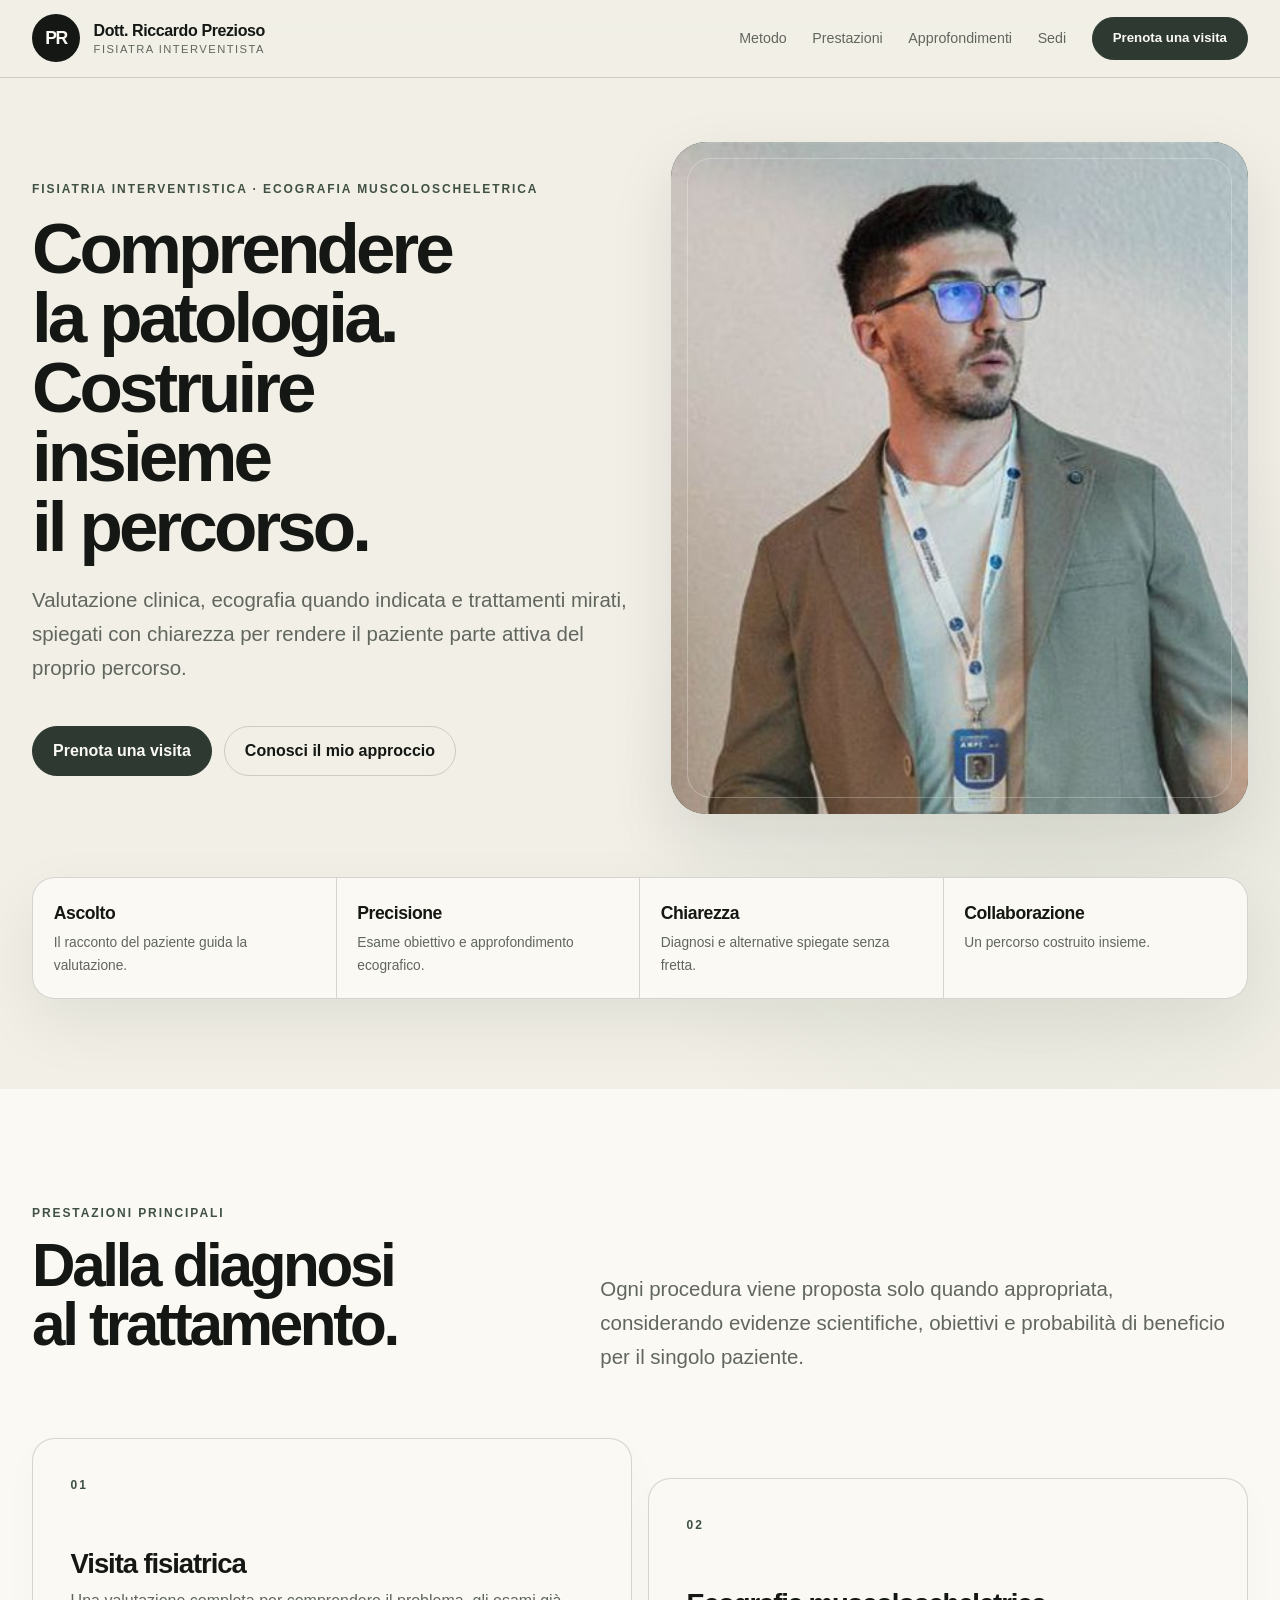
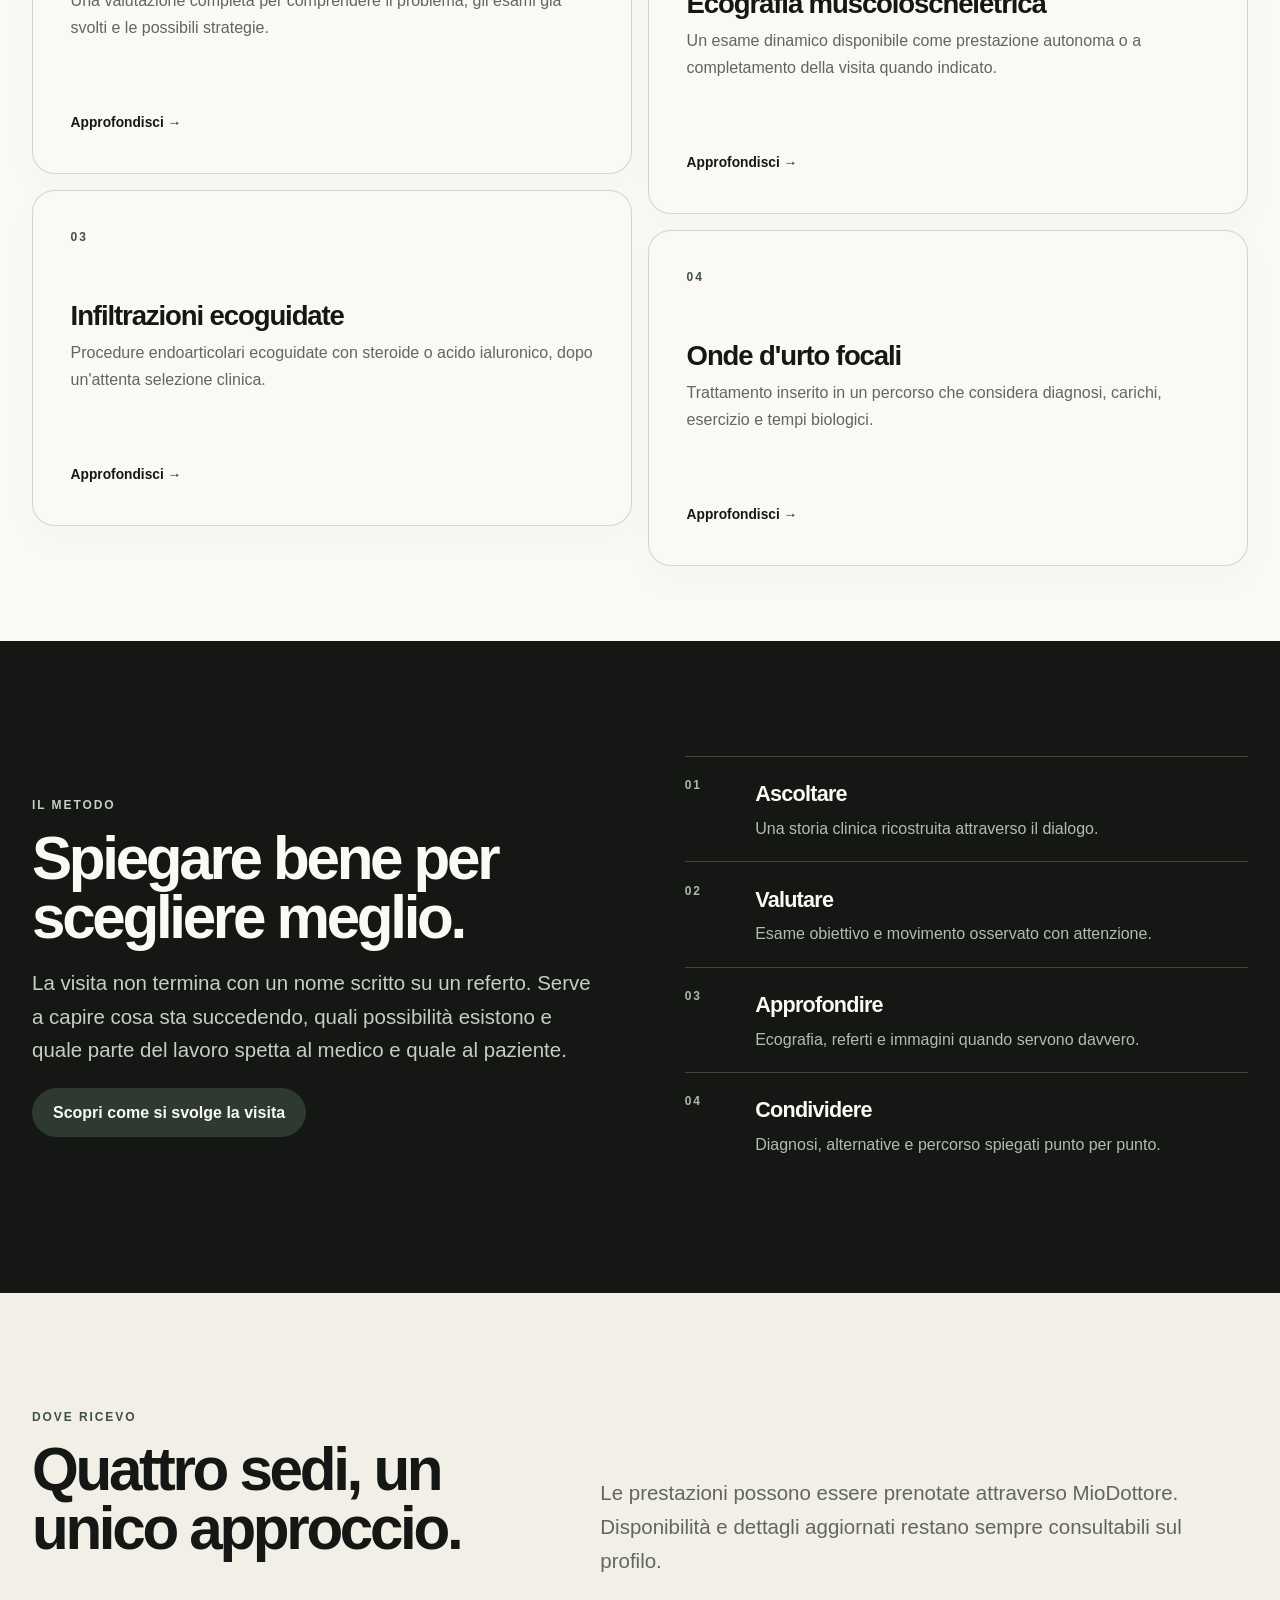
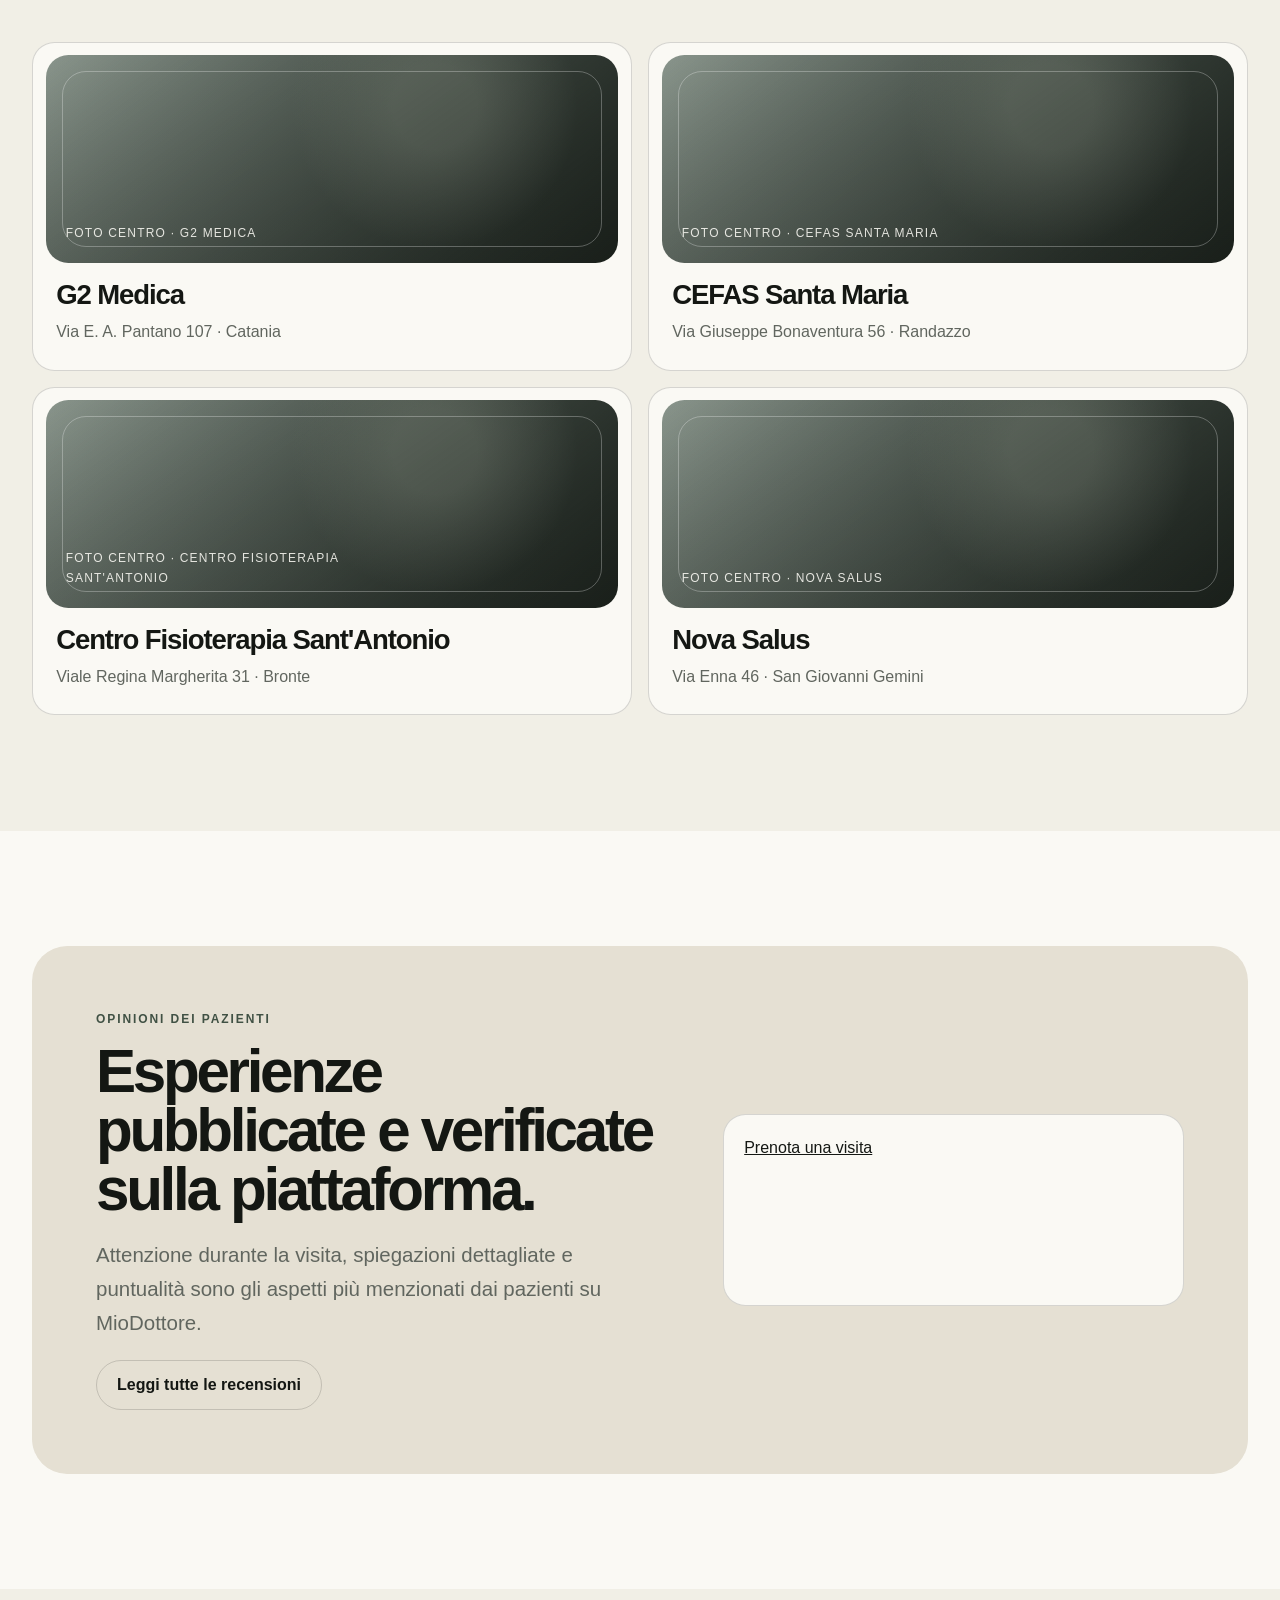
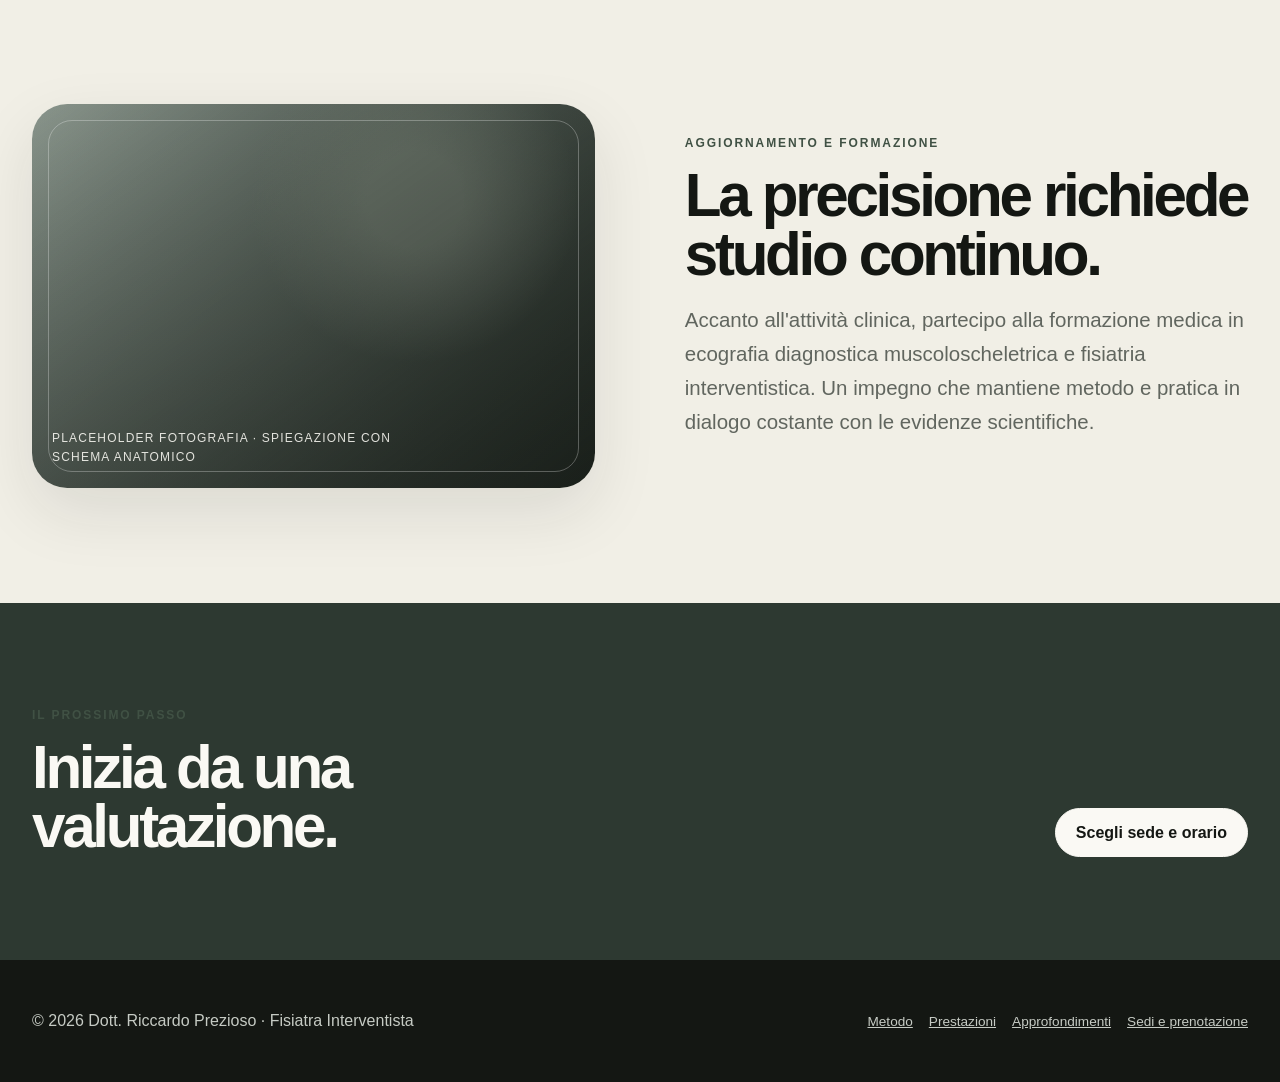
==== site/index.html @ eff3cbb3 "Add service articles and visual placeholders" ====
<!doctype html>
<html lang="it">
  <head>
    <meta charset="utf-8">
    <meta name="viewport" content="width=device-width, initial-scale=1">
    <meta name="robots" content="noindex, nofollow">
    <meta name="description" content="Sito professionale del Dott. Riccardo Prezioso, Fisiatra Interventista.">
    <title>Dott. Riccardo Prezioso — Fisiatra Interventista</title>
    <link rel="stylesheet" href="assets/css/styles.css">
    <script src="assets/js/main.js" defer></script>
  </head>
  <body>
    <a class="skip-link" href="#contenuto">Vai al contenuto</a>

    <header class="site-header">
      <div class="container header-inner">
        <a class="brand" href="index.html" aria-label="Dott. Riccardo Prezioso, home">
          <span class="brand-mark" aria-hidden="true">PR</span>
          <span class="brand-copy">
            <strong>Dott. Riccardo Prezioso</strong>
            <small>Fisiatra Interventista</small>
          </span>
        </a>
        <nav class="site-nav" aria-label="Navigazione principale">
          <a data-nav-link href="metodo.html">Metodo</a>
          <a data-nav-link href="prestazioni.html">Prestazioni</a>
          <a data-nav-link href="approfondimenti.html">Approfondimenti</a>
          <a data-nav-link href="sedi.html">Sedi</a>
          <a class="button" href="sedi.html#prenota">Prenota una visita</a>
        </nav>
      </div>
    </header>

    <main id="contenuto">
      <section class="hero">
        <div class="container hero-grid">
          <div class="hero-copy">
            <p class="eyebrow">Fisiatria interventistica · Ecografia muscoloscheletrica</p>
            <h1>Comprendere la patologia. Costruire insieme il percorso.</h1>
            <p class="lead">Valutazione clinica, ecografia quando indicata e trattamenti mirati, spiegati con chiarezza per rendere il paziente parte attiva del proprio percorso.</p>
            <div class="hero-actions">
              <a class="button" href="sedi.html#prenota">Prenota una visita</a>
              <a class="button secondary" href="metodo.html">Conosci il mio approccio</a>
            </div>
          </div>
          <figure class="profile-photo hero-profile-photo">
            <img src="assets/images/riccardo-prezioso-miodottore.jpg" alt="Dott. Riccardo Prezioso" width="500" height="500" fetchpriority="high">
          </figure>
        </div>
      </section>

      <section class="trust-strip" aria-label="Elementi principali del metodo">
        <div class="container trust-grid">
          <div class="trust-item"><strong>Ascolto</strong><span>Il racconto del paziente guida la valutazione.</span></div>
          <div class="trust-item"><strong>Precisione</strong><span>Esame obiettivo e approfondimento ecografico.</span></div>
          <div class="trust-item"><strong>Chiarezza</strong><span>Diagnosi e alternative spiegate senza fretta.</span></div>
          <div class="trust-item"><strong>Collaborazione</strong><span>Un percorso costruito insieme.</span></div>
        </div>
      </section>

      <section class="section surface" id="prestazioni">
        <div class="container">
          <div class="section-heading">
            <div>
              <p class="eyebrow">Prestazioni principali</p>
              <h2>Dalla diagnosi al trattamento.</h2>
            </div>
            <p class="lead">Ogni procedura viene proposta solo quando appropriata, considerando evidenze scientifiche, obiettivi e probabilità di beneficio per il singolo paziente.</p>
          </div>
          <div class="card-grid">
            <a class="card" href="prestazioni.html#visita">
              <span class="card-number">01</span>
              <div><h3>Visita fisiatrica</h3><p>Una valutazione completa per comprendere il problema, gli esami già svolti e le possibili strategie.</p></div>
              <span class="card-cta">Approfondisci →</span>
            </a>
            <a class="card" href="prestazioni.html#ecografia">
              <span class="card-number">02</span>
              <div><h3>Ecografia muscoloscheletrica</h3><p>Un esame dinamico disponibile come prestazione autonoma o a completamento della visita quando indicato.</p></div>
              <span class="card-cta">Approfondisci →</span>
            </a>
            <a class="card" href="prestazioni.html#infiltrazioni">
              <span class="card-number">03</span>
              <div><h3>Infiltrazioni ecoguidate</h3><p>Procedure endoarticolari ecoguidate con steroide o acido ialuronico, dopo un'attenta selezione clinica.</p></div>
              <span class="card-cta">Approfondisci →</span>
            </a>
            <a class="card" href="prestazioni.html#onde-urto">
              <span class="card-number">04</span>
              <div><h3>Onde d'urto focali</h3><p>Trattamento inserito in un percorso che considera diagnosi, carichi, esercizio e tempi biologici.</p></div>
              <span class="card-cta">Approfondisci →</span>
            </a>
          </div>
        </div>
      </section>

      <section class="section dark">
        <div class="container split">
          <div>
            <p class="eyebrow">Il metodo</p>
            <h2>Spiegare bene per scegliere meglio.</h2>
            <p class="lead">La visita non termina con un nome scritto su un referto. Serve a capire cosa sta succedendo, quali possibilità esistono e quale parte del lavoro spetta al medico e quale al paziente.</p>
            <a class="button" href="metodo.html">Scopri come si svolge la visita</a>
          </div>
          <ol class="steps">
            <li><div><strong>Ascoltare</strong><span>Una storia clinica ricostruita attraverso il dialogo.</span></div></li>
            <li><div><strong>Valutare</strong><span>Esame obiettivo e movimento osservato con attenzione.</span></div></li>
            <li><div><strong>Approfondire</strong><span>Ecografia, referti e immagini quando servono davvero.</span></div></li>
            <li><div><strong>Condividere</strong><span>Diagnosi, alternative e percorso spiegati punto per punto.</span></div></li>
          </ol>
        </div>
      </section>

      <section class="section" id="sedi">
        <div class="container">
          <div class="section-heading">
            <div>
              <p class="eyebrow">Dove ricevo</p>
              <h2>Quattro sedi, un unico approccio.</h2>
            </div>
            <p class="lead">Le prestazioni possono essere prenotate attraverso MioDottore. Disponibilità e dettagli aggiornati restano sempre consultabili sul profilo.</p>
          </div>
          <div class="location-grid">
            <article class="location-card">
              <div class="photo-placeholder center-photo" role="img" aria-label="Placeholder fotografia di G2 Medica"><span>Foto centro · G2 Medica</span></div>
              <div class="location-copy"><h3>G2 Medica</h3><p>Via E. A. Pantano 107 · Catania</p></div>
            </article>
            <article class="location-card">
              <div class="photo-placeholder center-photo" role="img" aria-label="Placeholder fotografia di CEFAS Santa Maria"><span>Foto centro · CEFAS Santa Maria</span></div>
              <div class="location-copy"><h3>CEFAS Santa Maria</h3><p>Via Giuseppe Bonaventura 56 · Randazzo</p></div>
            </article>
            <article class="location-card">
              <div class="photo-placeholder center-photo" role="img" aria-label="Placeholder fotografia del Centro Fisioterapia Sant'Antonio"><span>Foto centro · Centro Fisioterapia Sant'Antonio</span></div>
              <div class="location-copy"><h3>Centro Fisioterapia Sant'Antonio</h3><p>Viale Regina Margherita 31 · Bronte</p></div>
            </article>
            <article class="location-card">
              <div class="photo-placeholder center-photo" role="img" aria-label="Placeholder fotografia di Nova Salus"><span>Foto centro · Nova Salus</span></div>
              <div class="location-copy"><h3>Nova Salus</h3><p>Via Enna 46 · San Giovanni Gemini</p></div>
            </article>
          </div>
        </div>
      </section>

      <section class="section surface">
        <div class="container review-panel">
          <div>
            <p class="eyebrow">Opinioni dei pazienti</p>
            <h2>Esperienze pubblicate e verificate sulla piattaforma.</h2>
            <p class="lead">Attenzione durante la visita, spiegazioni dettagliate e puntualità sono gli aspetti più menzionati dai pazienti su MioDottore.</p>
            <a class="button secondary" href="https://www.miodottore.it/profilo/riccardo-prezioso" rel="nofollow">Leggi tutte le recensioni</a>
          </div>
          <div class="widget-frame">
            <a id="zl-url" class="zl-url" href="https://www.miodottore.it/profilo/riccardo-prezioso" rel="nofollow" data-zlw-doctor="riccardo-prezioso" data-zlw-type="certificate" data-zlw-opinion="false" data-zlw-hide-branding="true" data-zlw-saas-only="true" data-zlw-a11y-title="Widget di prenotazione visite mediche">Prenota una visita</a>
            <script>!function($_x,_s,id){var js,fjs=$_x.getElementsByTagName(_s)[0];if(!$_x.getElementById(id)){js=$_x.createElement(_s);js.id=id;js.src="https://platform.docplanner.com/js/widget.js";fjs.parentNode.insertBefore(js,fjs);}}(document,"script","zl-widget-s");</script>
          </div>
        </div>
      </section>

      <section class="section">
        <div class="container split">
          <div class="photo-placeholder" role="img" aria-label="Placeholder fotografia durante una spiegazione clinica"><span>Placeholder fotografia · spiegazione con schema anatomico</span></div>
          <div>
            <p class="eyebrow">Aggiornamento e formazione</p>
            <h2>La precisione richiede studio continuo.</h2>
            <p class="lead">Accanto all'attività clinica, partecipo alla formazione medica in ecografia diagnostica muscoloscheletrica e fisiatria interventistica. Un impegno che mantiene metodo e pratica in dialogo costante con le evidenze scientifiche.</p>
          </div>
        </div>
      </section>

      <section class="cta-band">
        <div class="container cta-inner">
          <div>
            <p class="eyebrow">Il prossimo passo</p>
            <h2>Inizia da una valutazione.</h2>
          </div>
          <a class="button" href="sedi.html#prenota">Scegli sede e orario</a>
        </div>
      </section>
    </main>

    <footer class="site-footer">
      <div class="container footer-grid">
        <p>© 2026 Dott. Riccardo Prezioso · Fisiatra Interventista</p>
        <nav class="footer-links" aria-label="Link nel piè di pagina">
          <a href="metodo.html">Metodo</a>
          <a href="prestazioni.html">Prestazioni</a>
          <a href="approfondimenti.html">Approfondimenti</a>
          <a href="sedi.html">Sedi e prenotazione</a>
        </nav>
      </div>
    </footer>
  </body>
</html>
---- site/assets/css/styles.css ----
:root {
  --ink: #141713;
  --paper: #f1efe6;
  --paper-deep: #e5e0d3;
  --surface: #faf9f4;
  --olive: #405144;
  --olive-dark: #2d3931;
  --sage: #aeb9aa;
  --sand: #cdbfae;
  --line: rgba(20, 23, 19, 0.16);
  --muted: #61665f;
  --sans: "Helvetica Neue", Helvetica, Inter, ui-sans-serif, -apple-system, BlinkMacSystemFont, "Segoe UI", sans-serif;
  --display: "Helvetica Neue", Helvetica, Inter, ui-sans-serif, -apple-system, BlinkMacSystemFont, "Segoe UI", sans-serif;
  --content: 76rem;
  --radius-sm: 0.8rem;
  --radius-md: 1.4rem;
  --radius-lg: 2.2rem;
  --shadow: 0 1.5rem 4rem rgba(25, 34, 27, 0.1);
}

*,
*::before,
*::after {
  box-sizing: border-box;
}

html {
  scroll-behavior: smooth;
}

body {
  margin: 0;
  color: var(--ink);
  background: var(--paper);
  font-family: var(--sans);
  font-size: 1rem;
  line-height: 1.65;
  -webkit-font-smoothing: antialiased;
  overflow-x: hidden;
}

a {
  color: inherit;
}

img {
  display: block;
  max-width: 100%;
}

button,
a {
  -webkit-tap-highlight-color: transparent;
}

:focus-visible {
  outline: 3px solid #7d947f;
  outline-offset: 4px;
}

.skip-link {
  position: fixed;
  top: 0.75rem;
  left: 0.75rem;
  z-index: 100;
  padding: 0.75rem 1rem;
  color: var(--surface);
  background: var(--ink);
  border-radius: 999px;
  transform: translateY(-180%);
}

.skip-link:focus {
  transform: translateY(0);
}

.container {
  width: min(calc(100% - 2rem), var(--content));
  margin-inline: auto;
}

.site-header {
  position: sticky;
  top: 0;
  z-index: 50;
  padding: 0.9rem 0;
  background: color-mix(in srgb, var(--paper) 88%, transparent);
  border-bottom: 1px solid var(--line);
  backdrop-filter: blur(18px);
  transition: padding 240ms ease, background 240ms ease, box-shadow 240ms ease;
}

.site-header.is-scrolled {
  padding-block: 0.6rem;
  background: color-mix(in srgb, var(--paper) 94%, transparent);
  box-shadow: 0 0.65rem 2rem rgba(20, 23, 19, 0.06);
}

.header-inner {
  display: flex;
  align-items: center;
  justify-content: space-between;
  gap: 1.25rem;
}

.brand {
  display: inline-flex;
  align-items: center;
  gap: 0.85rem;
  color: inherit;
  text-decoration: none;
}

.brand-mark {
  display: grid;
  width: 3rem;
  aspect-ratio: 1;
  place-items: center;
  color: var(--surface);
  background: var(--ink);
  border-radius: 50%;
  font-family: var(--display);
  font-weight: 600;
  font-size: 1.1rem;
  letter-spacing: -0.08em;
}

.brand-copy {
  display: grid;
  line-height: 1.1;
}

.brand-copy strong {
  font-family: var(--display);
  font-size: 1rem;
  font-weight: 600;
  letter-spacing: -0.025em;
}

.brand-copy small {
  margin-top: 0.23rem;
  color: var(--muted);
  font-size: 0.7rem;
  letter-spacing: 0.13em;
  text-transform: uppercase;
}

.site-nav {
  display: flex;
  align-items: center;
  justify-content: flex-end;
  gap: clamp(0.8rem, 2vw, 1.7rem);
}

.site-nav a {
  color: var(--muted);
  font-size: 0.89rem;
  text-decoration: none;
}

.site-nav a:hover,
.site-nav a[aria-current="page"] {
  color: var(--ink);
}

.button,
.button-link {
  display: inline-flex;
  min-height: 3.1rem;
  align-items: center;
  justify-content: center;
  gap: 0.55rem;
  padding: 0.8rem 1.25rem;
  color: var(--surface);
  background: var(--olive-dark);
  border: 1px solid var(--olive-dark);
  border-radius: 999px;
  font-weight: 650;
  line-height: 1.2;
  text-decoration: none;
  transition: transform 160ms ease, background 160ms ease;
}

.button:hover,
.button-link:hover {
  background: var(--ink);
  transform: translateY(-2px);
}

.button.secondary {
  color: var(--ink);
  background: transparent;
  border-color: var(--line);
}

.button.secondary:hover {
  color: var(--surface);
  background: var(--ink);
}

.site-nav .button {
  min-height: 2.65rem;
  color: var(--surface);
  font-size: 0.83rem;
}

.eyebrow {
  margin: 0 0 0.85rem;
  color: var(--olive);
  font-size: 0.75rem;
  font-weight: 700;
  letter-spacing: 0.16em;
  text-transform: uppercase;
}

h1,
h2,
h3,
p {
  margin-top: 0;
}

h1,
h2,
h3 {
  font-family: var(--display);
  font-weight: 600;
  line-height: 0.98;
  letter-spacing: -0.055em;
  text-wrap: balance;
}

h1 {
  max-width: 11.5ch;
  margin-bottom: 1.35rem;
  font-size: clamp(3.1rem, 5.55vw, 5.8rem);
}

h2 {
  max-width: 17ch;
  margin-bottom: 1.15rem;
  font-size: clamp(2.35rem, 4.7vw, 4.65rem);
}

h3 {
  margin-bottom: 0.65rem;
  font-size: clamp(1.35rem, 2.15vw, 2rem);
  letter-spacing: -0.04em;
}

.lead {
  max-width: 40rem;
  color: var(--muted);
  font-size: clamp(1.05rem, 1.6vw, 1.28rem);
}

.hero {
  position: relative;
  padding: clamp(2rem, 5vw, 4.5rem) 0 clamp(5rem, 9vw, 9rem);
}

.hero::after {
  position: absolute;
  right: -15vw;
  bottom: -20rem;
  width: 55rem;
  aspect-ratio: 1;
  background: radial-gradient(circle, rgba(174, 185, 170, 0.2), transparent 68%);
  content: "";
  pointer-events: none;
}

.hero-grid {
  display: grid;
  grid-template-columns: minmax(0, 1.02fr) minmax(24rem, 0.98fr);
  align-items: stretch;
  gap: clamp(1.2rem, 3vw, 3rem);
}

.hero-copy {
  display: flex;
  min-height: 36rem;
  flex-direction: column;
  justify-content: center;
  padding: clamp(1rem, 3vw, 2.4rem) 0;
  min-width: 0;
}

.hero-actions {
  display: flex;
  flex-wrap: wrap;
  gap: 0.75rem;
  margin-top: 1.3rem;
}

.photo-placeholder,
.profile-photo {
  position: relative;
  display: grid;
  min-height: 24rem;
  overflow: hidden;
  place-items: end start;
  padding: 1.25rem;
  color: rgba(250, 249, 244, 0.88);
  background:
    linear-gradient(145deg, rgba(20, 23, 19, 0.12), rgba(20, 23, 19, 0.74)),
    radial-gradient(circle at 68% 25%, #849184 0 10%, transparent 34%),
    linear-gradient(135deg, #9aa79d, #29362e);
  border-radius: var(--radius-lg);
  box-shadow: var(--shadow);
  min-width: 0;
  transform: translate3d(0, var(--photo-shift, 0), 0);
  transition: transform 120ms linear, box-shadow 300ms ease;
}

.profile-photo {
  margin: 0;
  padding: 0;
  background: var(--olive-dark);
}

.profile-photo img {
  width: 100%;
  height: 100%;
  object-fit: cover;
}

.hero-profile-photo img {
  object-position: 49% 42%;
}

.method-profile-photo {
  aspect-ratio: 1 / 1;
}

.method-profile-photo img {
  object-position: 50% 38%;
}

.photo-placeholder::before,
.profile-photo::after {
  position: absolute;
  inset: 1rem;
  border: 1px solid rgba(255, 255, 255, 0.28);
  border-radius: calc(var(--radius-lg) - 0.7rem);
  content: "";
  pointer-events: none;
}

.photo-placeholder span {
  position: relative;
  max-width: 23rem;
  font-size: 0.75rem;
  letter-spacing: 0.1em;
  text-transform: uppercase;
}

.photo-placeholder.center-photo {
  min-height: 13rem;
  border-radius: var(--radius-md);
  box-shadow: none;
}

.trust-strip {
  position: relative;
  z-index: 2;
  margin-top: -3.25rem;
  padding-bottom: clamp(4rem, 7vw, 7rem);
}

.trust-grid {
  display: grid;
  grid-template-columns: repeat(4, 1fr);
  overflow: hidden;
  background: var(--surface);
  border: 1px solid var(--line);
  border-radius: var(--radius-md);
  box-shadow: 0 1.5rem 4rem rgba(20, 23, 19, 0.07);
}

.trust-item {
  padding: 1.3rem;
  border-right: 1px solid var(--line);
}

.trust-item:last-child {
  border-right: 0;
}

.trust-item strong,
.trust-item span {
  display: block;
}

.trust-item strong {
  margin-bottom: 0.25rem;
  font-family: var(--display);
  font-size: 1.1rem;
  font-weight: 650;
  letter-spacing: -0.025em;
}

.trust-item span {
  color: var(--muted);
  font-size: 0.86rem;
}

.section {
  position: relative;
  isolation: isolate;
  padding: clamp(4.5rem, 9vw, 9rem) 0;
}

.section > .container {
  position: relative;
  z-index: 1;
}

.section::before {
  position: absolute;
  inset: 0;
  z-index: 0;
  background: radial-gradient(circle at 90% 15%, rgba(174, 185, 170, 0.12), transparent 34%);
  content: "";
  opacity: 0;
  transition: opacity 900ms ease;
  pointer-events: none;
}

.section.is-in-view::before {
  opacity: 1;
}

.section.surface {
  background: var(--surface);
}

.section.dark {
  color: var(--surface);
  background: var(--ink);
}

.section.dark .eyebrow,
.section.dark .lead,
.section.dark p {
  color: #c8cdc6;
}

.section-heading {
  display: grid;
  grid-template-columns: 0.85fr 1.15fr;
  gap: clamp(2rem, 7vw, 7rem);
  align-items: end;
  margin-bottom: clamp(2.5rem, 5vw, 5rem);
}

.section-heading > * {
  margin-bottom: 0;
}

.card-grid {
  display: grid;
  grid-template-columns: repeat(2, 1fr);
  gap: 1rem;
}

.card {
  display: flex;
  min-height: 21rem;
  flex-direction: column;
  justify-content: space-between;
  padding: clamp(1.4rem, 3vw, 2.35rem);
  background: var(--surface);
  border: 1px solid var(--line);
  border-radius: var(--radius-md);
  text-decoration: none;
  box-shadow: 0 0.9rem 2.5rem rgba(20, 23, 19, 0.025);
  transition: transform 320ms cubic-bezier(0.22, 1, 0.36, 1), border-color 180ms ease, box-shadow 320ms ease;
}

.card:hover {
  border-color: var(--olive);
  box-shadow: 0 1.5rem 3.5rem rgba(20, 23, 19, 0.1);
  transform: translateY(-8px) scale(1.008);
}

.card:nth-child(2),
.card:nth-child(4) {
  transform: translateY(2.5rem);
}

.card:nth-child(2):hover,
.card:nth-child(4):hover {
  transform: translateY(calc(2.5rem - 8px)) scale(1.008);
}

.card-number {
  color: var(--olive);
  font-size: 0.75rem;
  font-weight: 700;
  letter-spacing: 0.16em;
}

.card p {
  max-width: 34rem;
  color: var(--muted);
}

.card-cta {
  font-size: 0.86rem;
  font-weight: 700;
}

.split {
  display: grid;
  grid-template-columns: 1fr 1fr;
  gap: clamp(2.5rem, 7vw, 7rem);
  align-items: center;
}

.steps {
  margin: 0;
  padding: 0;
  list-style: none;
  counter-reset: visit-step;
}

.steps li {
  display: grid;
  grid-template-columns: 3.4rem 1fr;
  gap: 1rem;
  padding: 1.2rem 0;
  border-top: 1px solid rgba(250, 249, 244, 0.2);
  counter-increment: visit-step;
}

.steps li::before {
  color: var(--sage);
  content: "0" counter(visit-step);
  font-size: 0.75rem;
  font-weight: 700;
  letter-spacing: 0.14em;
}

.steps strong {
  display: block;
  margin-bottom: 0.25rem;
  color: var(--surface);
  font-family: var(--display);
  font-size: 1.35rem;
  font-weight: 600;
  letter-spacing: -0.035em;
}

.steps span {
  color: #b5bbb3;
}

.location-grid {
  display: grid;
  grid-template-columns: repeat(2, 1fr);
  gap: 1rem;
}

.location-card {
  padding: 0.8rem;
  background: var(--surface);
  border: 1px solid var(--line);
  border-radius: var(--radius-md);
  transition: transform 320ms cubic-bezier(0.22, 1, 0.36, 1), box-shadow 320ms ease;
}

.location-card:hover {
  box-shadow: var(--shadow);
  transform: translateY(-6px);
}

.location-copy {
  padding: 1.15rem 0.65rem 0.7rem;
}

.location-copy p {
  margin-bottom: 0;
  color: var(--muted);
}

.review-panel {
  display: grid;
  grid-template-columns: 1.1fr 0.9fr;
  gap: clamp(2rem, 5vw, 5rem);
  align-items: center;
  padding: clamp(2rem, 5vw, 4.5rem);
  background: var(--paper-deep);
  border-radius: var(--radius-lg);
}

.widget-frame {
  width: 100%;
  min-width: 0;
  min-height: 12rem;
  overflow: hidden;
  padding: 1.25rem;
  background: var(--surface);
  border: 1px solid var(--line);
  border-radius: var(--radius-md);
}

.note {
  color: var(--muted);
  font-size: 0.86rem;
}

.cta-band {
  padding: clamp(4rem, 8vw, 7rem) 0;
  color: var(--surface);
  background: var(--olive-dark);
}

.cta-inner {
  display: flex;
  align-items: end;
  justify-content: space-between;
  gap: 2rem;
}

.cta-inner h2 {
  margin-bottom: 0;
}

.cta-band .button {
  flex: 0 0 auto;
  color: var(--ink);
  background: var(--surface);
  border-color: var(--surface);
}

.page-hero {
  position: relative;
  overflow: hidden;
  padding: clamp(5rem, 10vw, 10rem) 0 clamp(3rem, 6vw, 6rem);
}

.page-hero::after {
  position: absolute;
  right: -8rem;
  bottom: -15rem;
  width: 35rem;
  aspect-ratio: 1;
  background: radial-gradient(circle, rgba(174, 185, 170, 0.28), transparent 66%);
  content: "";
  pointer-events: none;
}

.page-hero .container {
  position: relative;
  z-index: 1;
}

.page-hero h1 {
  max-width: 13ch;
  font-size: clamp(3.3rem, 6.2vw, 6.2rem);
}

.service-list {
  display: grid;
  gap: 1rem;
}

.service-detail {
  display: grid;
  grid-template-columns: 0.75fr 1.25fr;
  gap: clamp(2rem, 7vw, 7rem);
  padding: clamp(2rem, 4vw, 4rem);
  background: var(--surface);
  border: 1px solid var(--line);
  border-radius: var(--radius-md);
  scroll-margin-top: 7rem;
  transition: transform 320ms cubic-bezier(0.22, 1, 0.36, 1), box-shadow 320ms ease;
}

.service-detail > * {
  min-width: 0;
}

.service-detail h2 {
  max-width: 100%;
  font-size: clamp(2.65rem, 3.85vw, 4rem);
  hyphens: manual;
}

.service-detail:hover {
  box-shadow: var(--shadow);
  transform: translateY(-4px);
}

.service-summary {
  min-width: 0;
}

.service-photo {
  min-height: 13rem;
  margin-top: 2rem;
  border-radius: var(--radius-md);
  box-shadow: none;
}

.service-photo::before {
  border-radius: calc(var(--radius-md) - 0.65rem);
}

.article-link {
  display: inline-flex;
  align-items: center;
  gap: 0.65rem;
  margin-top: 1.2rem;
  font-weight: 700;
  text-decoration: none;
}

.article-link span {
  transition: transform 200ms ease;
}

.article-link:hover span {
  transform: translateX(0.3rem);
}

.service-detail ul {
  padding-left: 1.15rem;
}

.bibliography {
  margin-top: 2rem;
  padding-top: 1.2rem;
  border-top: 1px solid var(--line);
}

.bibliography strong {
  display: block;
  margin-bottom: 0.4rem;
}

.visit-timeline {
  display: grid;
  grid-template-columns: repeat(2, 1fr);
  gap: 1rem;
  margin: 0;
  padding: 0;
  list-style: none;
  counter-reset: detail-step;
}

.visit-timeline li {
  min-height: 15rem;
  padding: 1.7rem;
  background: var(--surface);
  border: 1px solid var(--line);
  border-radius: var(--radius-md);
  counter-increment: detail-step;
}

.visit-timeline li::before {
  display: block;
  margin-bottom: 2rem;
  color: var(--olive);
  content: "0" counter(detail-step);
  font-size: 0.75rem;
  font-weight: 700;
  letter-spacing: 0.15em;
}

.article-page-hero h1 {
  max-width: 10ch;
}

.article-index {
  position: sticky;
  top: 4.65rem;
  z-index: 20;
  padding: 0.8rem 0;
  background: color-mix(in srgb, var(--paper) 92%, transparent);
  border-block: 1px solid var(--line);
  backdrop-filter: blur(18px);
}

.article-index-grid {
  display: grid;
  grid-template-columns: repeat(4, minmax(0, 1fr));
  gap: 0.65rem;
}

.article-index a {
  display: grid;
  min-height: 4.8rem;
  grid-template-columns: auto 1fr;
  align-items: center;
  gap: 0.75rem;
  padding: 0.8rem 0.9rem;
  border: 1px solid transparent;
  border-radius: var(--radius-sm);
  text-decoration: none;
  transition: background 180ms ease, border-color 180ms ease, transform 180ms ease;
}

.article-index a:hover {
  background: var(--surface);
  border-color: var(--line);
  transform: translateY(-2px);
}

.article-index span {
  color: var(--olive);
  font-size: 0.7rem;
  font-weight: 700;
  letter-spacing: 0.12em;
}

.article-index strong {
  font-size: 0.83rem;
  line-height: 1.25;
}

.article-section {
  padding: clamp(5.5rem, 10vw, 10rem) 0;
  scroll-margin-top: 10rem;
}

.article-section.surface {
  background: var(--surface);
}

.article-layout {
  display: grid;
  grid-template-columns: minmax(17rem, 0.68fr) minmax(0, 1.32fr);
  align-items: start;
  gap: clamp(3rem, 8vw, 8rem);
}

.article-aside {
  position: sticky;
  top: 10.5rem;
}

.article-visual {
  min-height: 21rem;
  border-radius: var(--radius-md);
  box-shadow: 0 1.4rem 3.5rem rgba(20, 23, 19, 0.09);
}

.article-visual::before {
  border-radius: calc(var(--radius-md) - 0.65rem);
}

.article-meta {
  margin: 1.1rem 0 0;
  color: var(--muted);
  font-size: 0.78rem;
  letter-spacing: 0.04em;
}

.article-copy {
  max-width: 48rem;
}

.article-copy h2 {
  max-width: 14ch;
  margin-bottom: 1.8rem;
}

.article-copy h3 {
  margin-top: 2.7rem;
  margin-bottom: 0.75rem;
  font-size: clamp(1.35rem, 2vw, 1.8rem);
}

.article-copy p {
  color: #424741;
  font-size: 1.04rem;
  line-height: 1.82;
}

.article-copy .article-deck {
  margin-bottom: 3rem;
  color: var(--muted);
  font-size: clamp(1.15rem, 1.8vw, 1.42rem);
  line-height: 1.55;
}

.article-note {
  margin-top: 3rem;
  padding: 1.2rem 1.35rem;
  color: var(--surface) !important;
  background: var(--olive-dark);
  border-radius: var(--radius-sm);
  font-size: 0.9rem !important;
}

.article-bibliography {
  margin-top: 3.5rem;
  padding-top: 1.5rem;
  border-top: 1px solid var(--line);
}

.article-bibliography h3 {
  margin-top: 0;
}

.article-bibliography ol {
  margin-bottom: 0;
  padding-left: 1.2rem;
}

.article-bibliography li {
  margin-bottom: 0.7rem;
  color: var(--muted);
  font-size: 0.88rem;
}

.article-bibliography a {
  text-decoration-thickness: 1px;
  text-underline-offset: 0.18em;
}

.site-footer {
  padding: 3rem 0;
  background: var(--ink);
  color: #c6cbc4;
}

.js .reveal {
  opacity: 0;
  transform: translate3d(0, 2.25rem, 0) scale(0.985);
  transition:
    opacity 760ms cubic-bezier(0.22, 1, 0.36, 1),
    transform 760ms cubic-bezier(0.22, 1, 0.36, 1);
  transition-delay: var(--reveal-delay, 0ms);
}

.js .reveal.is-visible {
  opacity: 1;
  transform: translate3d(0, 0, 0) scale(1);
}

.js .card.reveal:nth-child(2),
.js .card.reveal:nth-child(4) {
  transform: translate3d(0, calc(2.5rem + 2.25rem), 0) scale(0.985);
}

.js .card.reveal.is-visible:nth-child(2),
.js .card.reveal.is-visible:nth-child(4) {
  transform: translate3d(0, 2.5rem, 0) scale(1);
}

.footer-grid {
  display: grid;
  grid-template-columns: 1fr auto;
  gap: 2rem;
  align-items: end;
}

.footer-grid p {
  margin-bottom: 0;
}

.footer-links {
  display: flex;
  flex-wrap: wrap;
  gap: 1rem;
}

.footer-links a {
  color: inherit;
  font-size: 0.85rem;
}

@media (max-width: 900px) {
  .header-inner {
    align-items: flex-start;
  }

  .site-nav {
    flex-wrap: wrap;
  }

  .site-nav a:not(.button) {
    display: none;
  }

  .hero-grid,
  .section-heading,
  .split,
  .review-panel,
  .service-detail {
    grid-template-columns: 1fr;
  }

  .hero-copy {
    min-height: auto;
  }

  .hero-grid {
    gap: 3rem;
  }

  .hero h1 {
    max-width: 12ch;
  }

  .card:nth-child(2),
  .card:nth-child(4),
  .js .card.reveal:nth-child(2),
  .js .card.reveal:nth-child(4),
  .js .card.reveal.is-visible:nth-child(2),
  .js .card.reveal.is-visible:nth-child(4) {
    transform: none;
  }

  .article-index {
    position: relative;
    top: auto;
  }

  .article-index-grid {
    grid-template-columns: repeat(2, minmax(0, 1fr));
  }

  .article-layout {
    grid-template-columns: 1fr;
  }

  .article-aside {
    position: static;
  }

  .article-visual {
    min-height: 18rem;
  }

  .trust-grid {
    grid-template-columns: repeat(2, 1fr);
  }

  .trust-item:nth-child(2) {
    border-right: 0;
  }

  .trust-item:nth-child(-n + 2) {
    border-bottom: 1px solid var(--line);
  }
}

@media (max-width: 620px) {
  .container {
    width: min(calc(100% - 1.25rem), var(--content));
  }

  .brand-copy {
    display: none;
  }

  .site-nav {
    gap: 0.5rem;
  }

  .site-nav .button {
    padding-inline: 0.9rem;
  }

  .card-grid,
  .location-grid,
  .visit-timeline,
  .trust-grid {
    grid-template-columns: 1fr;
  }

  .trust-item,
  .trust-item:nth-child(2) {
    border-right: 0;
    border-bottom: 1px solid var(--line);
  }

  .trust-item:last-child {
    border-bottom: 0;
  }

  .cta-inner,
  .footer-grid {
    align-items: flex-start;
    flex-direction: column;
    display: flex;
  }

  .hero-actions .button,
  .cta-inner .button {
    width: 100%;
  }

  h1 {
    font-size: clamp(2.85rem, 14vw, 4.3rem);
  }

  h2 {
    font-size: clamp(2.2rem, 11vw, 3.4rem);
  }

  .hero {
    padding-top: 2.5rem;
  }

  .trust-strip {
    margin-top: -1.5rem;
  }

  .article-index-grid {
    grid-template-columns: 1fr;
  }

  .article-index a {
    min-height: 3.8rem;
  }

  .article-copy p {
    font-size: 1rem;
    line-height: 1.75;
  }
}

@media (prefers-reduced-motion: reduce) {
  *,
  *::before,
  *::after {
    scroll-behavior: auto !important;
    transition-duration: 0.01ms !important;
  }


  .js .reveal,
  .js .reveal.is-visible,
  .js .card.reveal:nth-child(2),
  .js .card.reveal:nth-child(4),
  .js .card.reveal.is-visible:nth-child(2),
  .js .card.reveal.is-visible:nth-child(4) {
    opacity: 1;
    transform: none;
  }
}
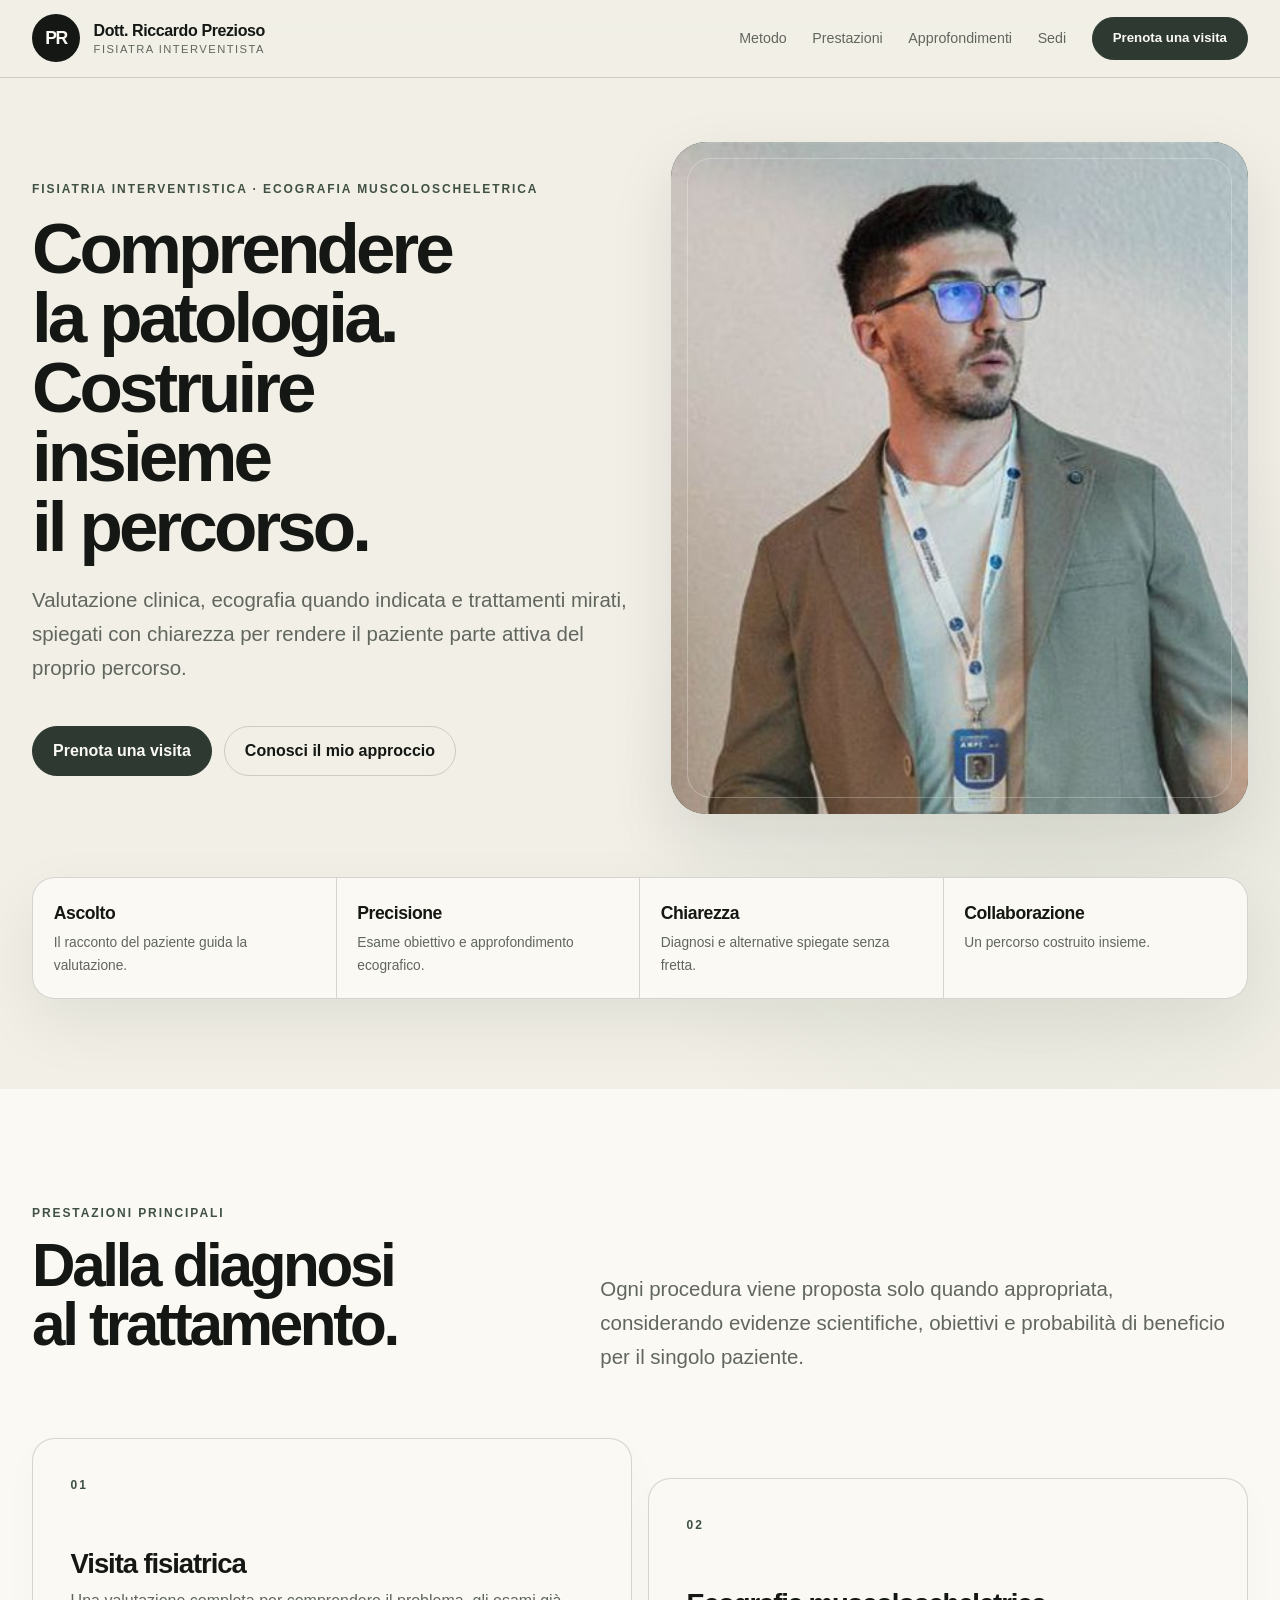
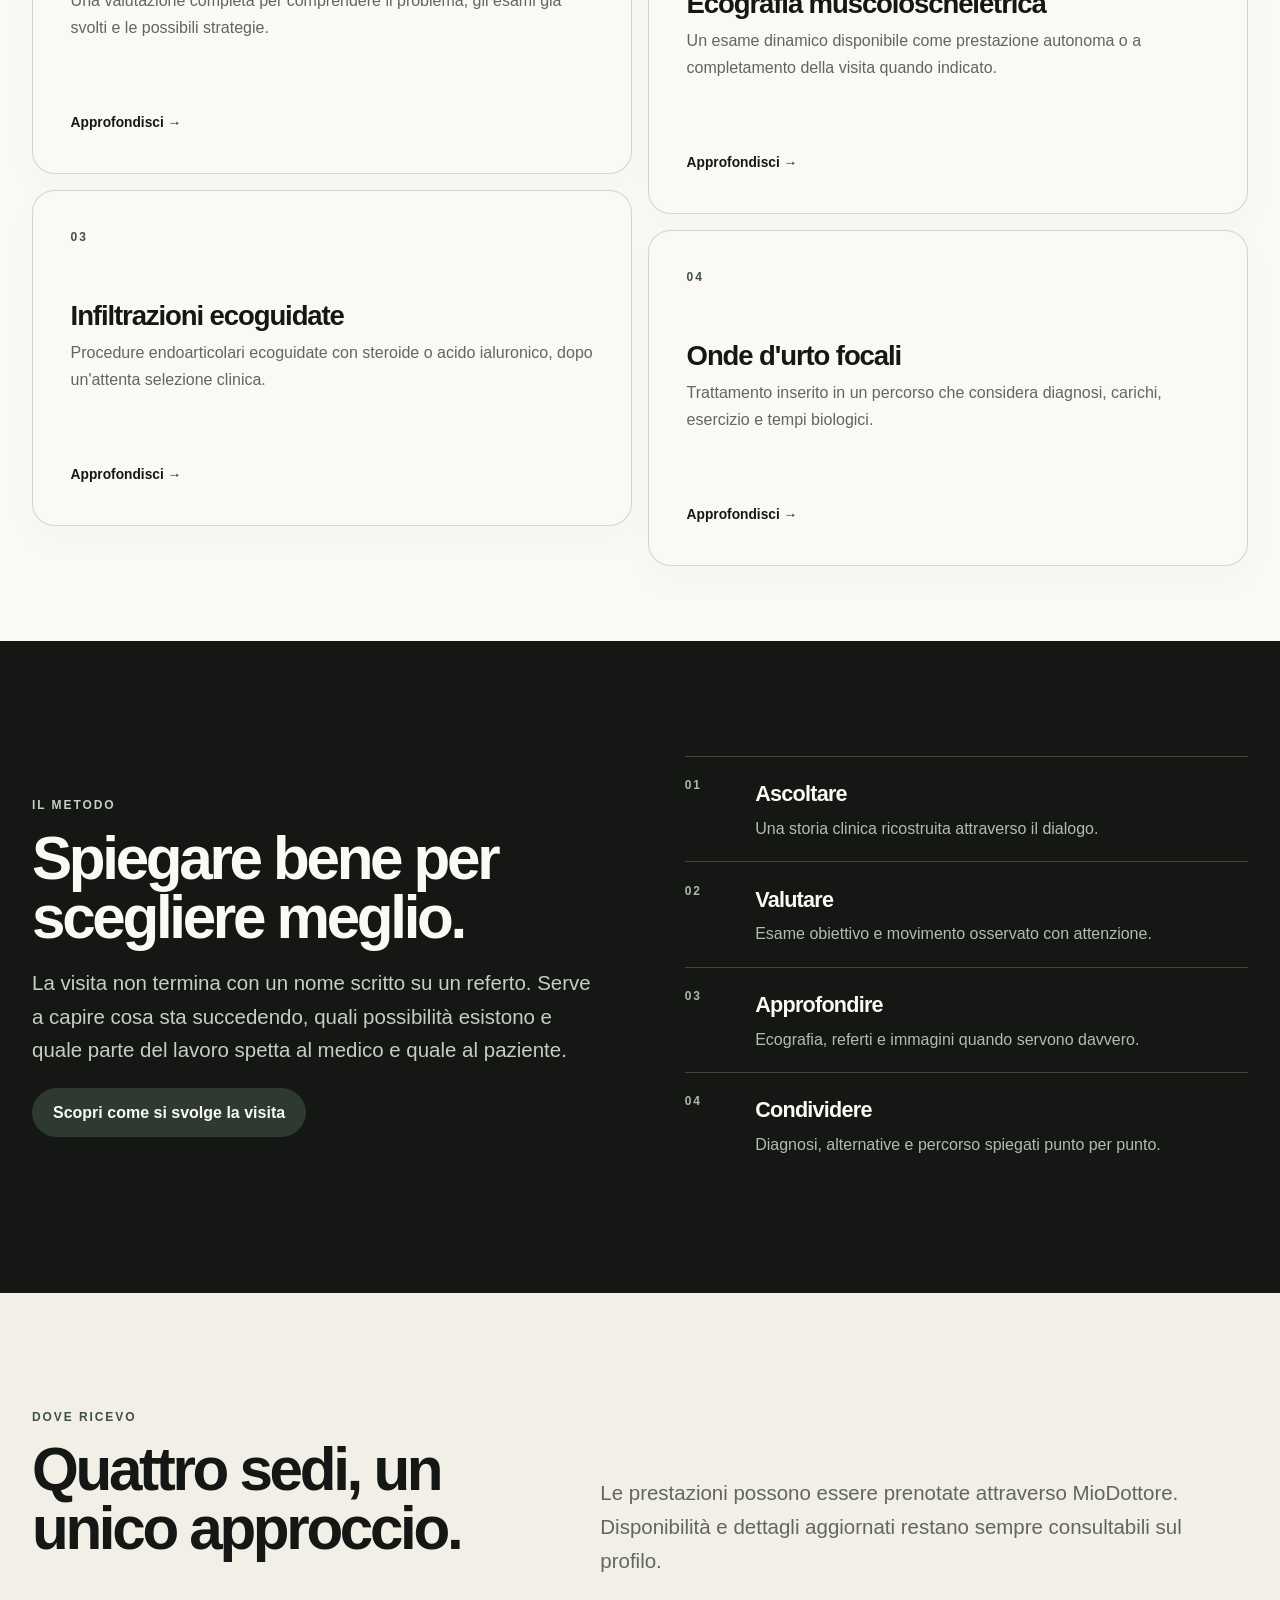
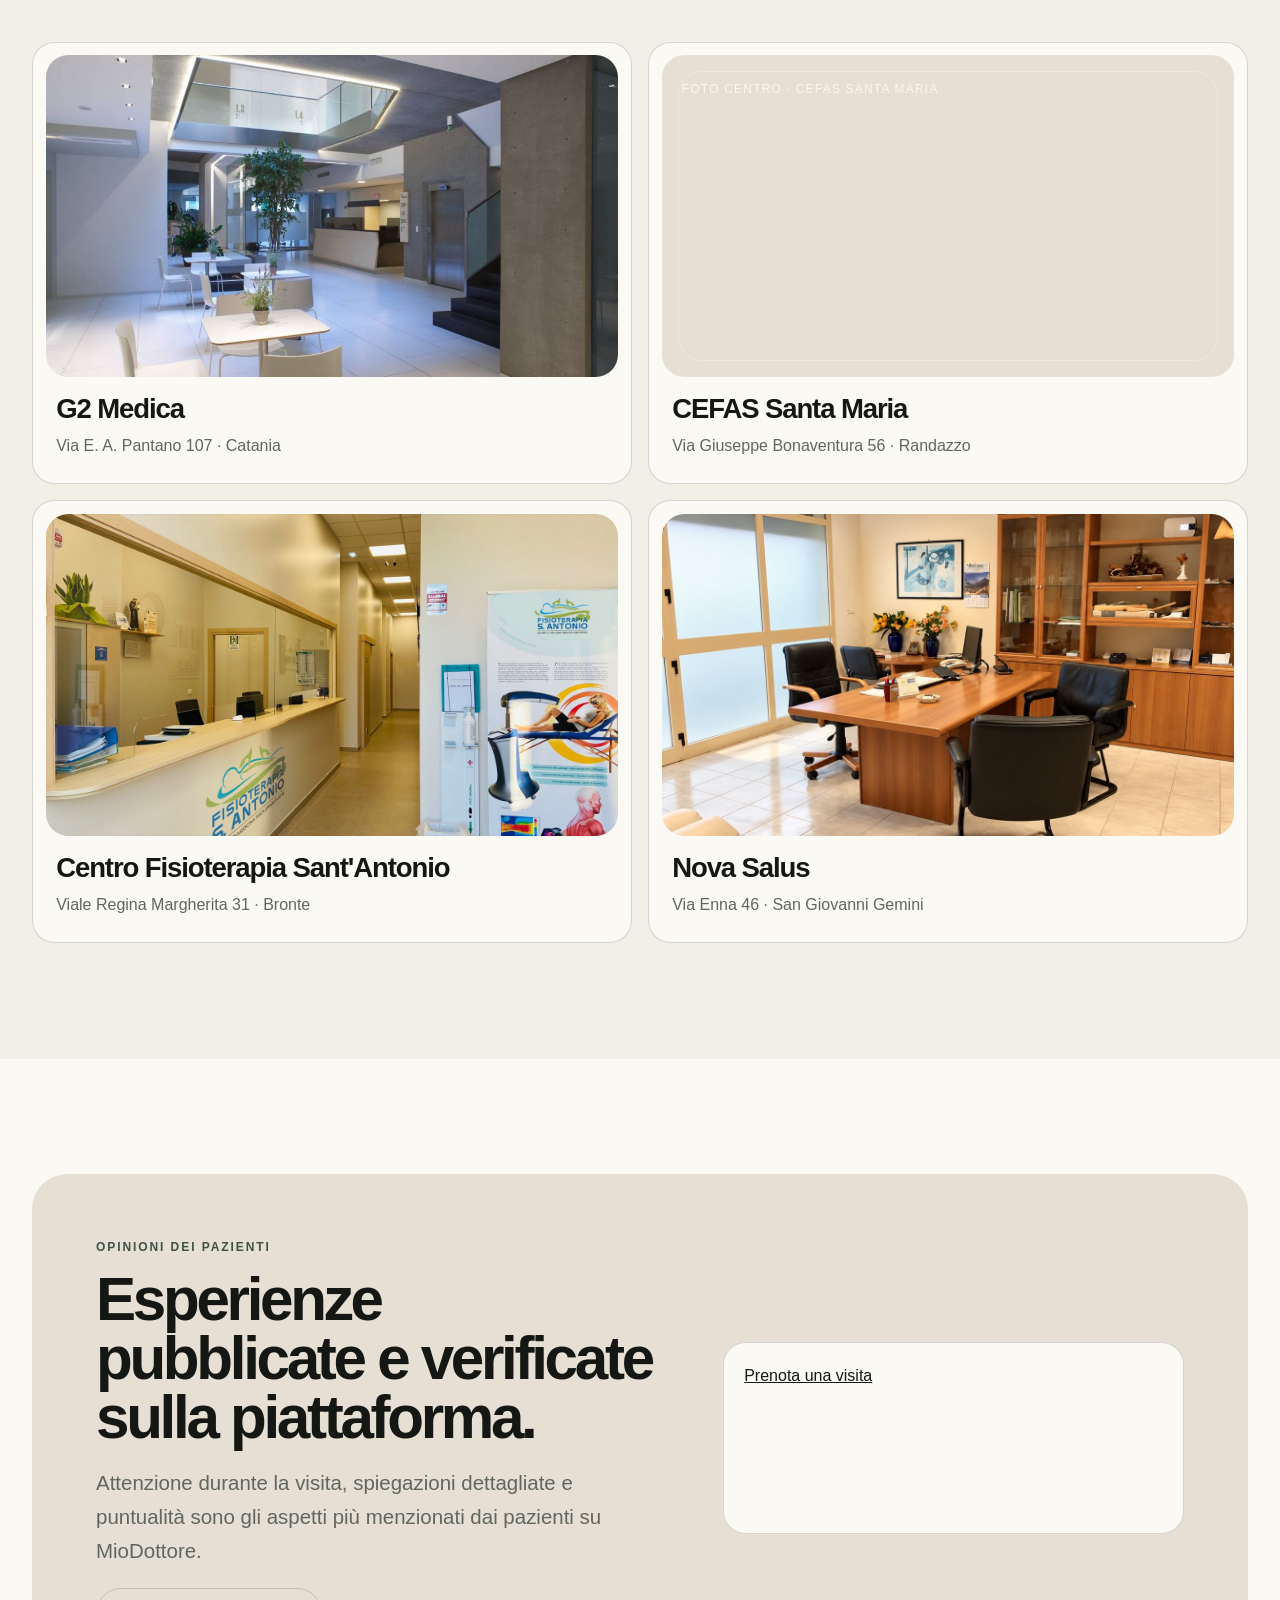
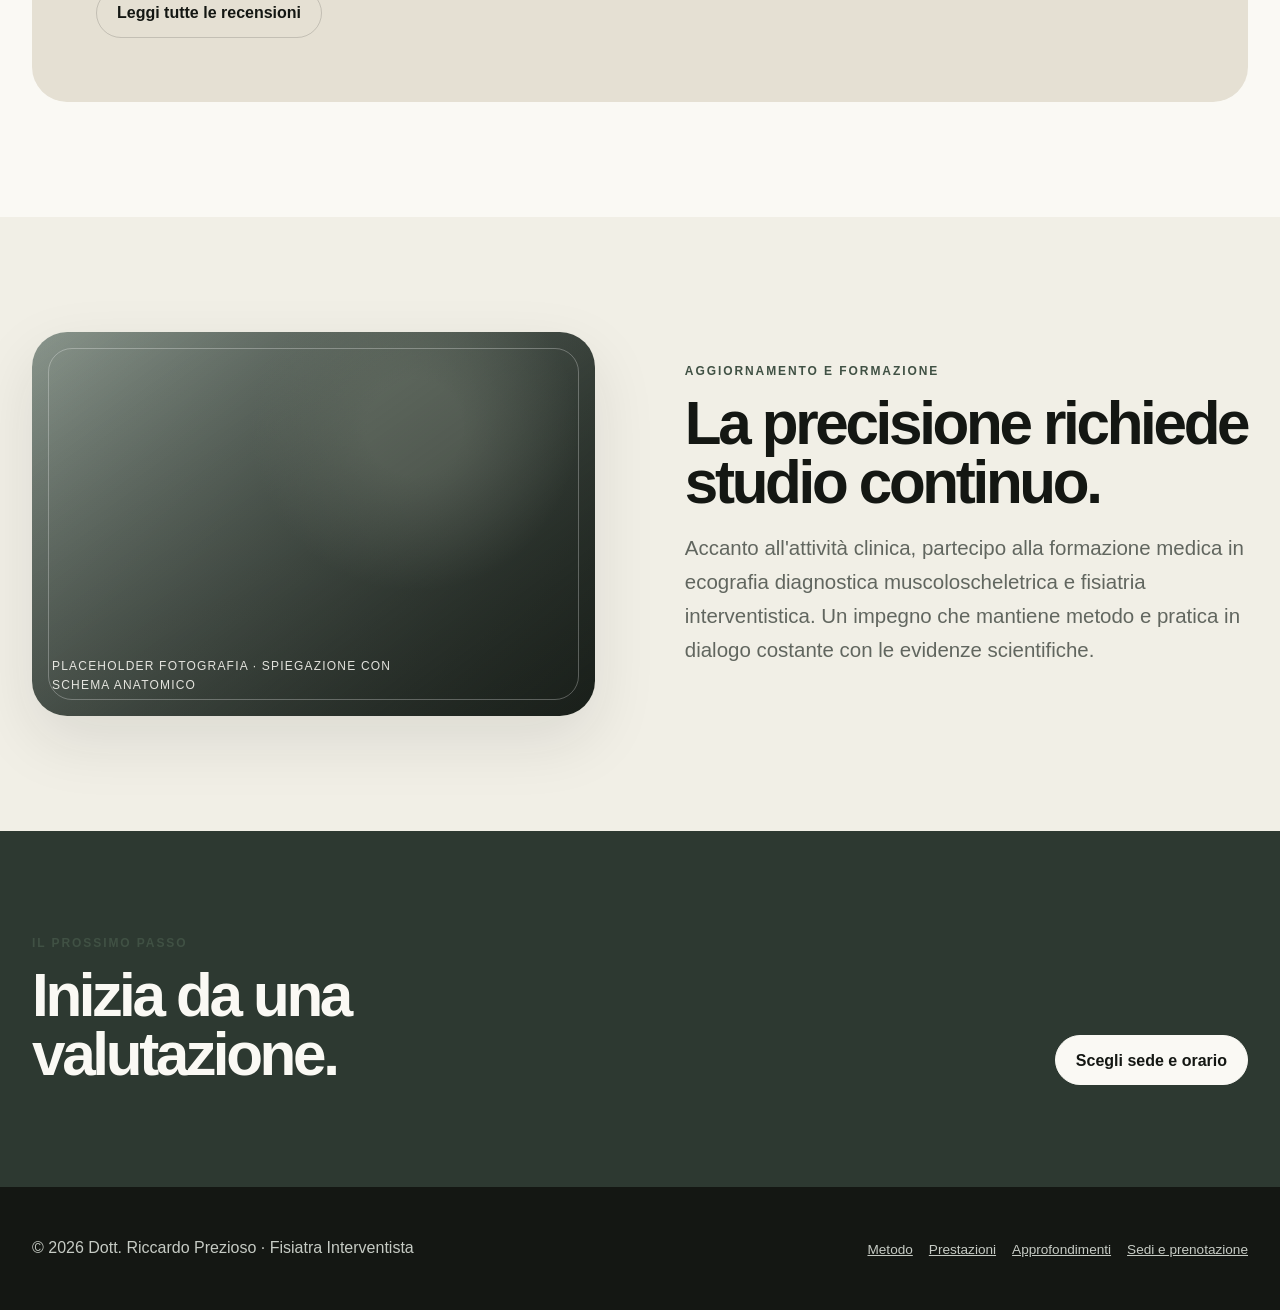
==== commit f096baa6: "Add clinic location photos" ====
--- a/site/index.html
+++ b/site/index.html
@@ -120,7 +120,7 @@
           </div>
           <div class="location-grid">
             <article class="location-card">
-              <div class="photo-placeholder center-photo" role="img" aria-label="Placeholder fotografia di G2 Medica"><span>Foto centro · G2 Medica</span></div>
+              <figure class="center-photo"><img src="assets/images/centro-g2-medica.jpg" alt="Area di accoglienza interna di G2 Medica" width="1024" height="684" loading="lazy"></figure>
               <div class="location-copy"><h3>G2 Medica</h3><p>Via E. A. Pantano 107 · Catania</p></div>
             </article>
             <article class="location-card">
@@ -128,11 +128,11 @@
               <div class="location-copy"><h3>CEFAS Santa Maria</h3><p>Via Giuseppe Bonaventura 56 · Randazzo</p></div>
             </article>
             <article class="location-card">
-              <div class="photo-placeholder center-photo" role="img" aria-label="Placeholder fotografia del Centro Fisioterapia Sant'Antonio"><span>Foto centro · Centro Fisioterapia Sant'Antonio</span></div>
+              <figure class="center-photo"><img src="assets/images/centro-sant-antonio.jpg" alt="Reception del Centro Fisioterapia Sant'Antonio" width="1400" height="788" loading="lazy"></figure>
               <div class="location-copy"><h3>Centro Fisioterapia Sant'Antonio</h3><p>Viale Regina Margherita 31 · Bronte</p></div>
             </article>
             <article class="location-card">
-              <div class="photo-placeholder center-photo" role="img" aria-label="Placeholder fotografia di Nova Salus"><span>Foto centro · Nova Salus</span></div>
+              <figure class="center-photo"><img src="assets/images/centro-nova-salus.jpg" alt="Studio medico di Nova Salus" width="1200" height="898" loading="lazy"></figure>
               <div class="location-copy"><h3>Nova Salus</h3><p>Via Enna 46 · San Giovanni Gemini</p></div>
             </article>
           </div>
--- a/site/assets/css/styles.css
+++ b/site/assets/css/styles.css
@@ -355,6 +355,25 @@
   text-transform: uppercase;
 }
 
+.center-photo {
+  position: relative;
+  display: block;
+  min-height: 13rem;
+  aspect-ratio: 16 / 9;
+  overflow: hidden;
+  margin: 0;
+  background: var(--paper-deep);
+  border-radius: var(--radius-md);
+}
+
+.center-photo img,
+.booking-location-photo img {
+  width: 100%;
+  height: 100%;
+  display: block;
+  object-fit: cover;
+}
+
 .photo-placeholder.center-photo {
   min-height: 13rem;
   border-radius: var(--radius-md);
@@ -605,6 +624,185 @@
   border-radius: var(--radius-md);
 }
 
+.booking-section {
+  padding-inline: 1rem;
+}
+
+.booking-container {
+  width: min(100%, 92rem);
+  margin-inline: auto;
+}
+
+.booking-panel {
+  display: grid;
+  grid-template-columns: minmax(19rem, 0.62fr) minmax(34rem, 1.38fr);
+  min-height: 45rem;
+  overflow: hidden;
+  background: var(--paper-deep);
+  border-radius: var(--radius-lg);
+  box-shadow: 0 1.6rem 5rem rgba(20, 23, 19, 0.08);
+}
+
+.booking-location {
+  display: flex;
+  min-width: 0;
+  flex-direction: column;
+  padding: clamp(2rem, 4vw, 4rem);
+  background: var(--olive-dark);
+  color: var(--surface);
+}
+
+.booking-location .eyebrow,
+.booking-location .note {
+  color: #c9d2c8;
+}
+
+.booking-location-number {
+  margin-bottom: clamp(1.6rem, 3vw, 3rem);
+  color: var(--sage);
+  font-size: 0.75rem;
+  font-weight: 700;
+  letter-spacing: 0.14em;
+}
+
+.booking-location-photo {
+  min-height: 12rem;
+  margin-bottom: clamp(1.6rem, 3vw, 2.5rem);
+  border-radius: var(--radius-md);
+  box-shadow: none;
+}
+
+.booking-location-photo.has-image {
+  padding: 0;
+}
+
+.booking-location-photo img {
+  position: absolute;
+  inset: 0;
+}
+
+.booking-location-photo::before {
+  border-radius: calc(var(--radius-md) - 0.65rem);
+}
+
+.booking-location-copy h2 {
+  max-width: 12ch;
+  margin-bottom: 1rem;
+  font-size: clamp(2.25rem, 3.7vw, 4rem);
+}
+
+.booking-address {
+  margin-bottom: 0.15rem;
+  color: #edf0ec;
+  font-size: 1.05rem;
+}
+
+.booking-city {
+  color: var(--sage);
+  font-size: 0.93rem;
+}
+
+.booking-location .note {
+  max-width: 27rem;
+  margin-top: auto;
+  margin-bottom: 0;
+  padding-top: 2.5rem;
+}
+
+.booking-calendar-area {
+  min-width: 0;
+  padding: clamp(2rem, 4vw, 4rem);
+  background: var(--surface);
+}
+
+.booking-calendar-heading {
+  display: grid;
+  grid-template-columns: minmax(0, 1fr) minmax(14rem, 0.7fr);
+  align-items: end;
+  gap: 2rem;
+  margin-bottom: 2rem;
+}
+
+.booking-calendar-heading h2,
+.booking-calendar-heading p {
+  margin-bottom: 0;
+}
+
+.booking-calendar-heading h2 {
+  font-size: clamp(2.4rem, 3.6vw, 3.8rem);
+}
+
+.booking-calendar-heading > p {
+  color: var(--muted);
+  font-size: 0.92rem;
+}
+
+.booking-tabs {
+  display: grid;
+  grid-template-columns: repeat(4, minmax(0, 1fr));
+  gap: 0.55rem;
+  margin-bottom: 1rem;
+}
+
+.booking-tab {
+  min-height: 4.25rem;
+  padding: 0.75rem;
+  color: var(--muted);
+  background: transparent;
+  border: 1px solid var(--line);
+  border-radius: var(--radius-sm);
+  font: inherit;
+  font-size: 0.8rem;
+  font-weight: 650;
+  line-height: 1.25;
+  cursor: pointer;
+  transition: color 180ms ease, background 180ms ease, border-color 180ms ease, transform 180ms ease;
+}
+
+.booking-tab:hover {
+  color: var(--ink);
+  border-color: var(--olive);
+  transform: translateY(-2px);
+}
+
+.booking-tab.is-active {
+  color: var(--surface);
+  background: var(--olive-dark);
+  border-color: var(--olive-dark);
+}
+
+.booking-widget {
+  min-height: 27rem;
+  overflow: visible;
+  padding: clamp(1rem, 2vw, 1.5rem);
+  background: #fff;
+}
+
+.booking-widget-pane {
+  width: 100%;
+  min-width: 0;
+}
+
+.booking-widget-pane[hidden] {
+  display: none;
+}
+
+.booking-widget-pane iframe {
+  display: block;
+  width: 100% !important;
+  max-width: 100%;
+  margin-inline: auto;
+}
+
+.booking-widget-pane > a {
+  display: flex;
+  min-height: 23rem;
+  align-items: center;
+  justify-content: center;
+  color: var(--olive-dark);
+  font-weight: 700;
+}
+
 .note {
   color: var(--muted);
   font-size: 0.86rem;
@@ -668,7 +866,7 @@
 
 .service-detail {
   display: grid;
-  grid-template-columns: 0.75fr 1.25fr;
+  grid-template-columns: minmax(17rem, 0.95fr) minmax(0, 1.05fr);
   gap: clamp(2rem, 7vw, 7rem);
   padding: clamp(2rem, 4vw, 4rem);
   background: var(--surface);
@@ -684,7 +882,8 @@
 
 .service-detail h2 {
   max-width: 100%;
-  font-size: clamp(2.65rem, 3.85vw, 4rem);
+  font-size: clamp(2.05rem, 2.75vw, 2.8rem);
+  line-height: 1.02;
   hyphens: manual;
 }
 
@@ -697,15 +896,44 @@
   min-width: 0;
 }
 
+.service-copy {
+  align-self: center;
+  max-width: 40rem;
+}
+
+.service-copy .lead {
+  font-size: clamp(1.08rem, 1.35vw, 1.2rem);
+  line-height: 1.58;
+}
+
+.service-copy > p:not(.lead),
+.service-copy li {
+  color: #454a44;
+  font-size: 1rem;
+  line-height: 1.72;
+}
+
+.service-photo-link {
+  display: block;
+  border-radius: var(--radius-md);
+  text-decoration: none;
+}
+
 .service-photo {
   min-height: 13rem;
-  margin-top: 2rem;
+  margin-top: 1.5rem;
   border-radius: var(--radius-md);
   box-shadow: none;
+  transition: transform 300ms cubic-bezier(0.22, 1, 0.36, 1), box-shadow 300ms ease;
 }
 
 .service-photo::before {
   border-radius: calc(var(--radius-md) - 0.65rem);
+}
+
+.service-photo-link:hover .service-photo {
+  box-shadow: 0 1.1rem 2.8rem rgba(20, 23, 19, 0.16);
+  transform: translateY(-4px) scale(1.01);
 }
 
 .article-link {
@@ -727,17 +955,6 @@
 
 .service-detail ul {
   padding-left: 1.15rem;
-}
-
-.bibliography {
-  margin-top: 2rem;
-  padding-top: 1.2rem;
-  border-top: 1px solid var(--line);
-}
-
-.bibliography strong {
-  display: block;
-  margin-bottom: 0.4rem;
 }
 
 .visit-timeline {
@@ -773,53 +990,6 @@
   max-width: 10ch;
 }
 
-.article-index {
-  position: sticky;
-  top: 4.65rem;
-  z-index: 20;
-  padding: 0.8rem 0;
-  background: color-mix(in srgb, var(--paper) 92%, transparent);
-  border-block: 1px solid var(--line);
-  backdrop-filter: blur(18px);
-}
-
-.article-index-grid {
-  display: grid;
-  grid-template-columns: repeat(4, minmax(0, 1fr));
-  gap: 0.65rem;
-}
-
-.article-index a {
-  display: grid;
-  min-height: 4.8rem;
-  grid-template-columns: auto 1fr;
-  align-items: center;
-  gap: 0.75rem;
-  padding: 0.8rem 0.9rem;
-  border: 1px solid transparent;
-  border-radius: var(--radius-sm);
-  text-decoration: none;
-  transition: background 180ms ease, border-color 180ms ease, transform 180ms ease;
-}
-
-.article-index a:hover {
-  background: var(--surface);
-  border-color: var(--line);
-  transform: translateY(-2px);
-}
-
-.article-index span {
-  color: var(--olive);
-  font-size: 0.7rem;
-  font-weight: 700;
-  letter-spacing: 0.12em;
-}
-
-.article-index strong {
-  font-size: 0.83rem;
-  line-height: 1.25;
-}
-
 .article-section {
   padding: clamp(5.5rem, 10vw, 10rem) 0;
   scroll-margin-top: 10rem;
@@ -884,41 +1054,6 @@
   color: var(--muted);
   font-size: clamp(1.15rem, 1.8vw, 1.42rem);
   line-height: 1.55;
-}
-
-.article-note {
-  margin-top: 3rem;
-  padding: 1.2rem 1.35rem;
-  color: var(--surface) !important;
-  background: var(--olive-dark);
-  border-radius: var(--radius-sm);
-  font-size: 0.9rem !important;
-}
-
-.article-bibliography {
-  margin-top: 3.5rem;
-  padding-top: 1.5rem;
-  border-top: 1px solid var(--line);
-}
-
-.article-bibliography h3 {
-  margin-top: 0;
-}
-
-.article-bibliography ol {
-  margin-bottom: 0;
-  padding-left: 1.2rem;
-}
-
-.article-bibliography li {
-  margin-bottom: 0.7rem;
-  color: var(--muted);
-  font-size: 0.88rem;
-}
-
-.article-bibliography a {
-  text-decoration-thickness: 1px;
-  text-underline-offset: 0.18em;
 }
 
 .site-footer {
@@ -990,8 +1125,22 @@
   .section-heading,
   .split,
   .review-panel,
+  .booking-panel,
   .service-detail {
     grid-template-columns: 1fr;
+  }
+
+  .booking-panel {
+    min-height: auto;
+  }
+
+  .booking-location .note {
+    margin-top: 0;
+  }
+
+  .booking-calendar-heading {
+    grid-template-columns: 1fr;
+    gap: 0.65rem;
   }
 
   .hero-copy {
@@ -1015,15 +1164,6 @@
     transform: none;
   }
 
-  .article-index {
-    position: relative;
-    top: auto;
-  }
-
-  .article-index-grid {
-    grid-template-columns: repeat(2, minmax(0, 1fr));
-  }
-
   .article-layout {
     grid-template-columns: 1fr;
   }
@@ -1111,17 +1251,27 @@
     margin-top: -1.5rem;
   }
 
-  .article-index-grid {
-    grid-template-columns: 1fr;
-  }
-
-  .article-index a {
-    min-height: 3.8rem;
-  }
-
   .article-copy p {
     font-size: 1rem;
     line-height: 1.75;
+  }
+
+  .booking-section {
+    padding-inline: 0.625rem;
+  }
+
+  .booking-location,
+  .booking-calendar-area {
+    padding: 1.5rem;
+  }
+
+  .booking-tabs {
+    grid-template-columns: repeat(2, minmax(0, 1fr));
+  }
+
+  .booking-widget {
+    min-height: 24rem;
+    padding: 0.6rem;
   }
 }
 
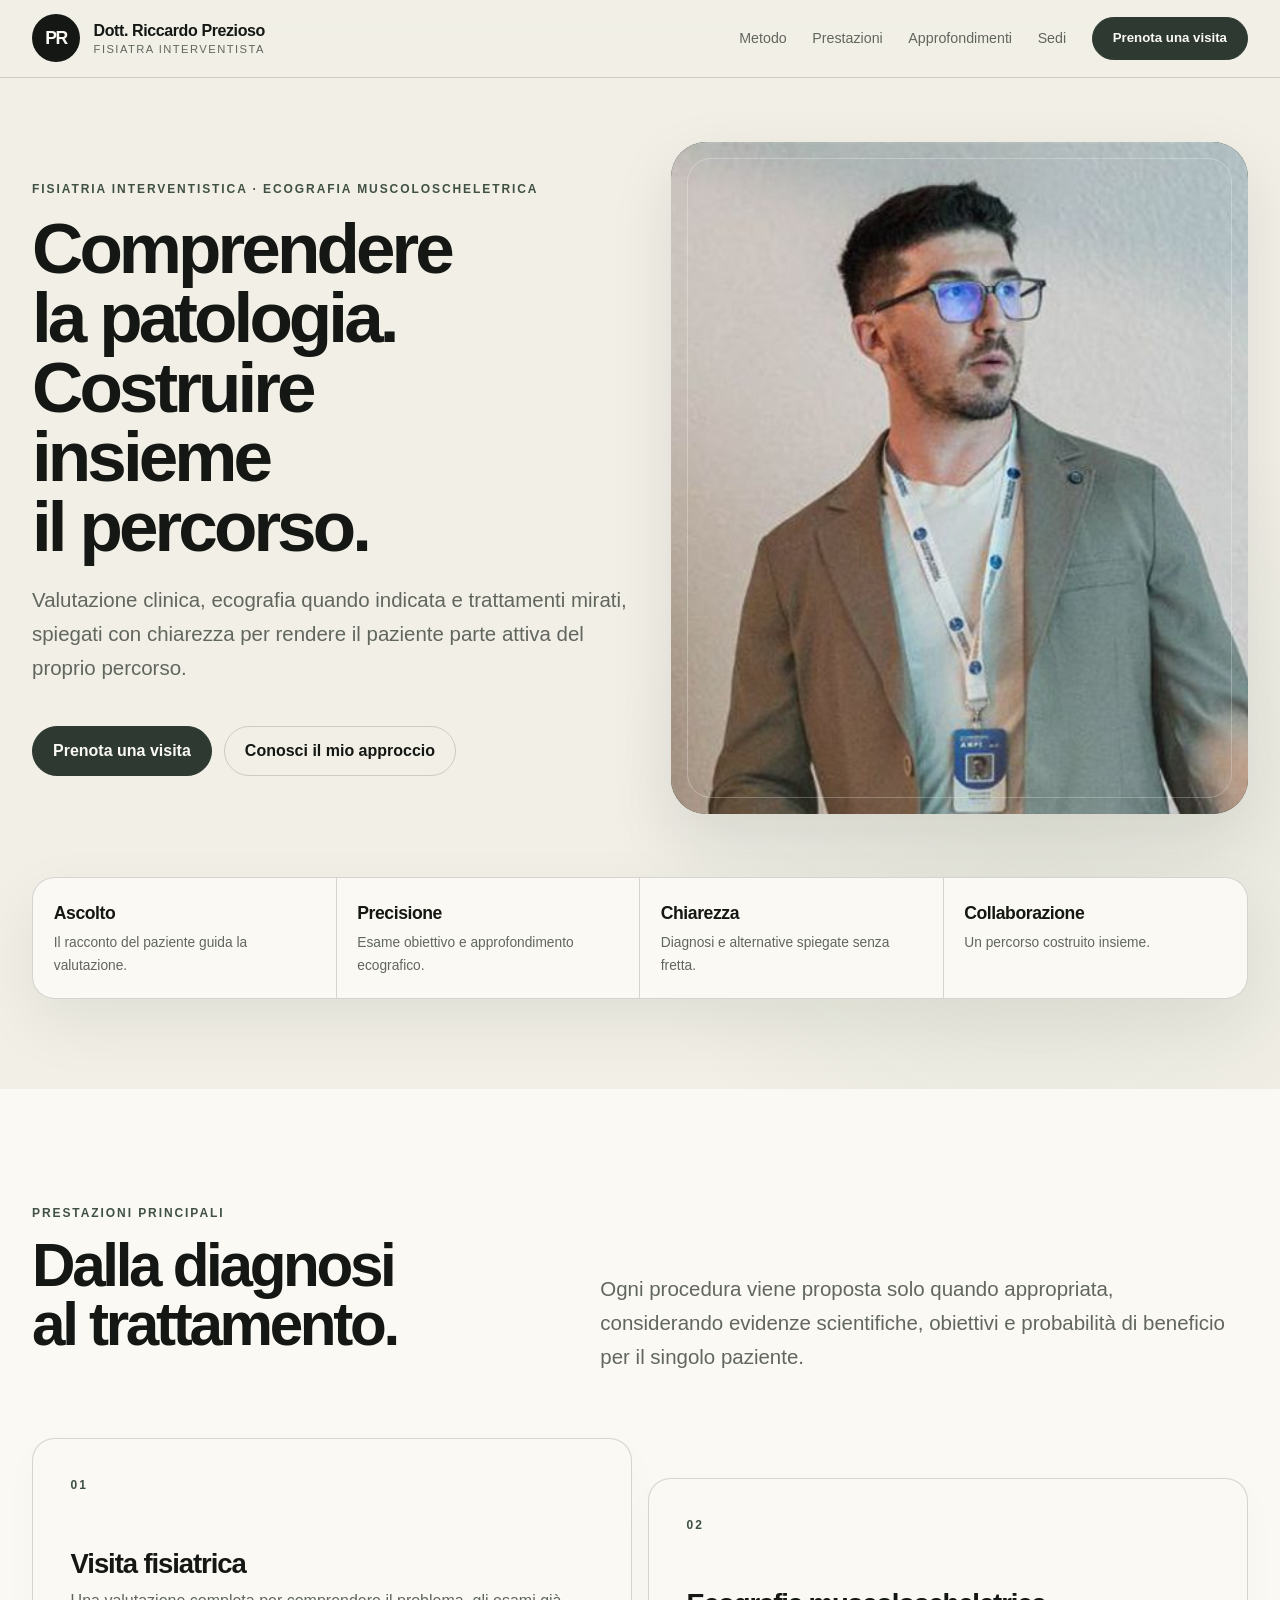
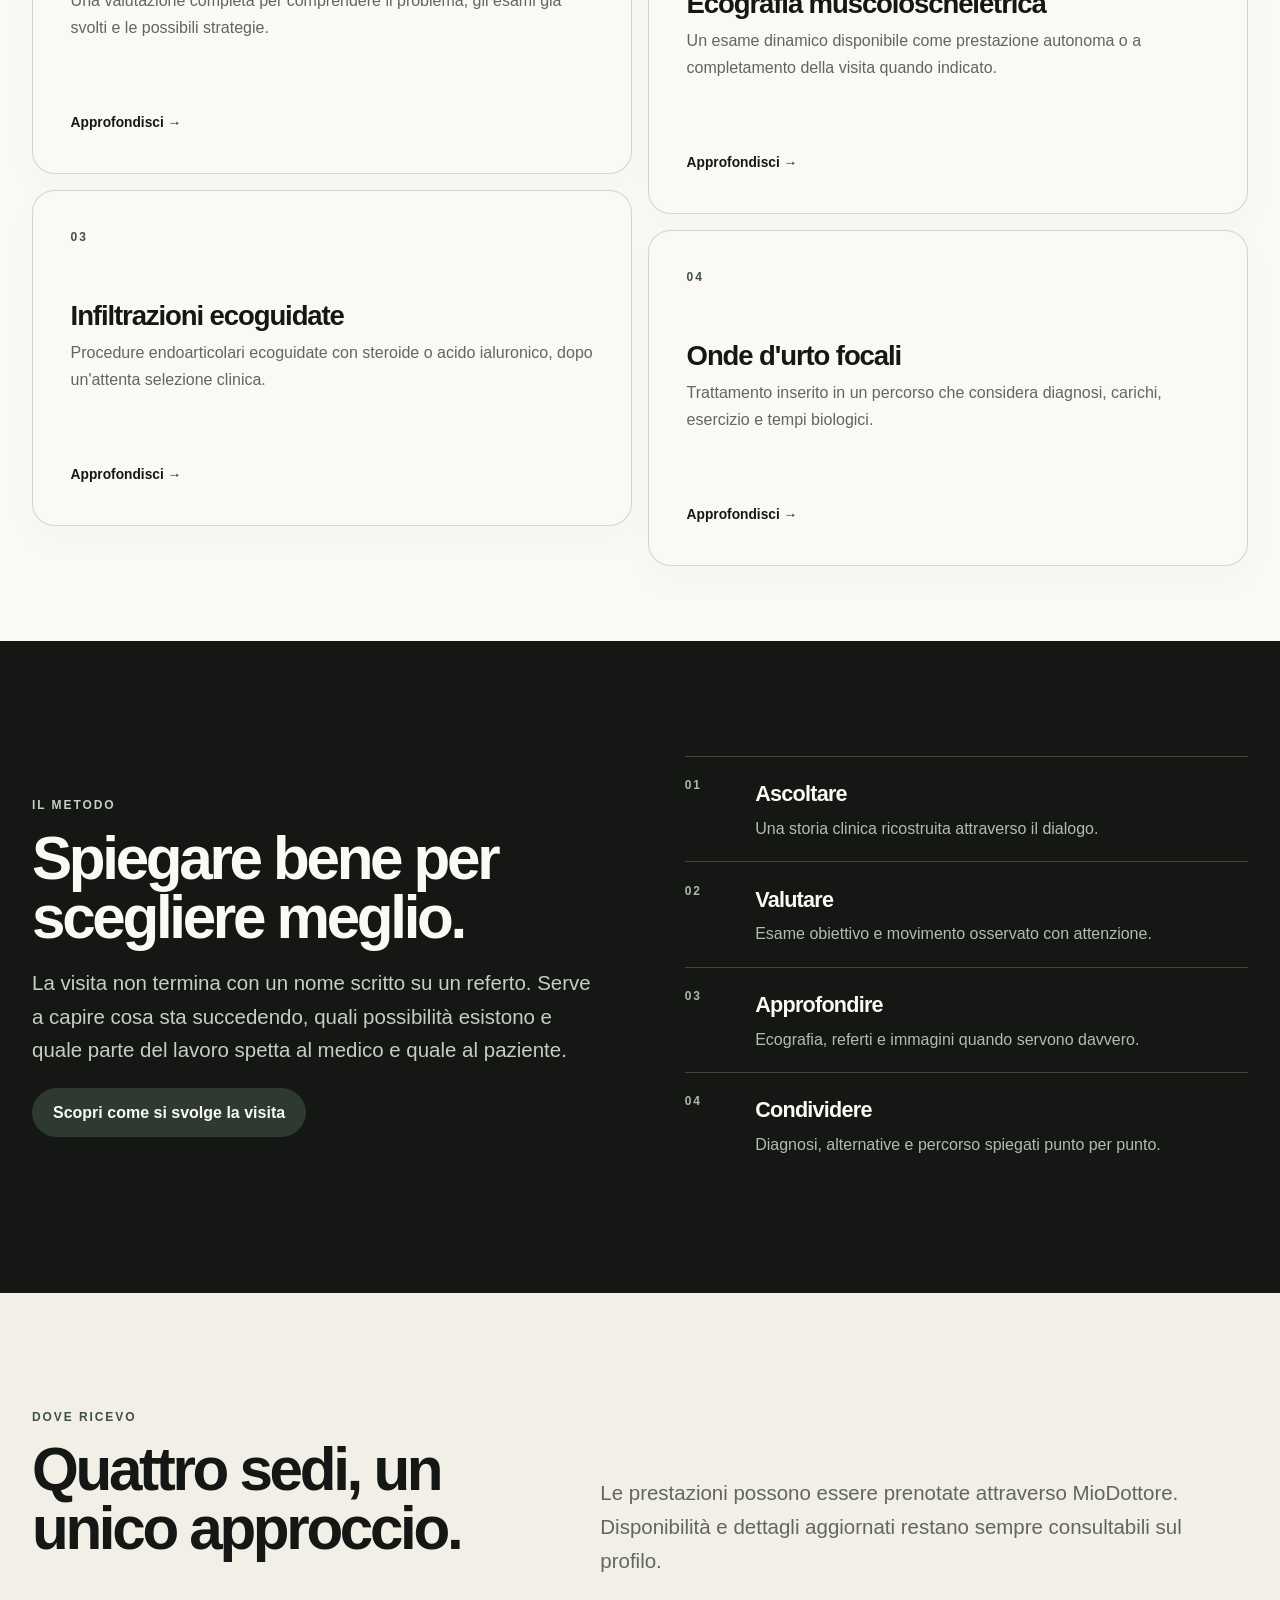
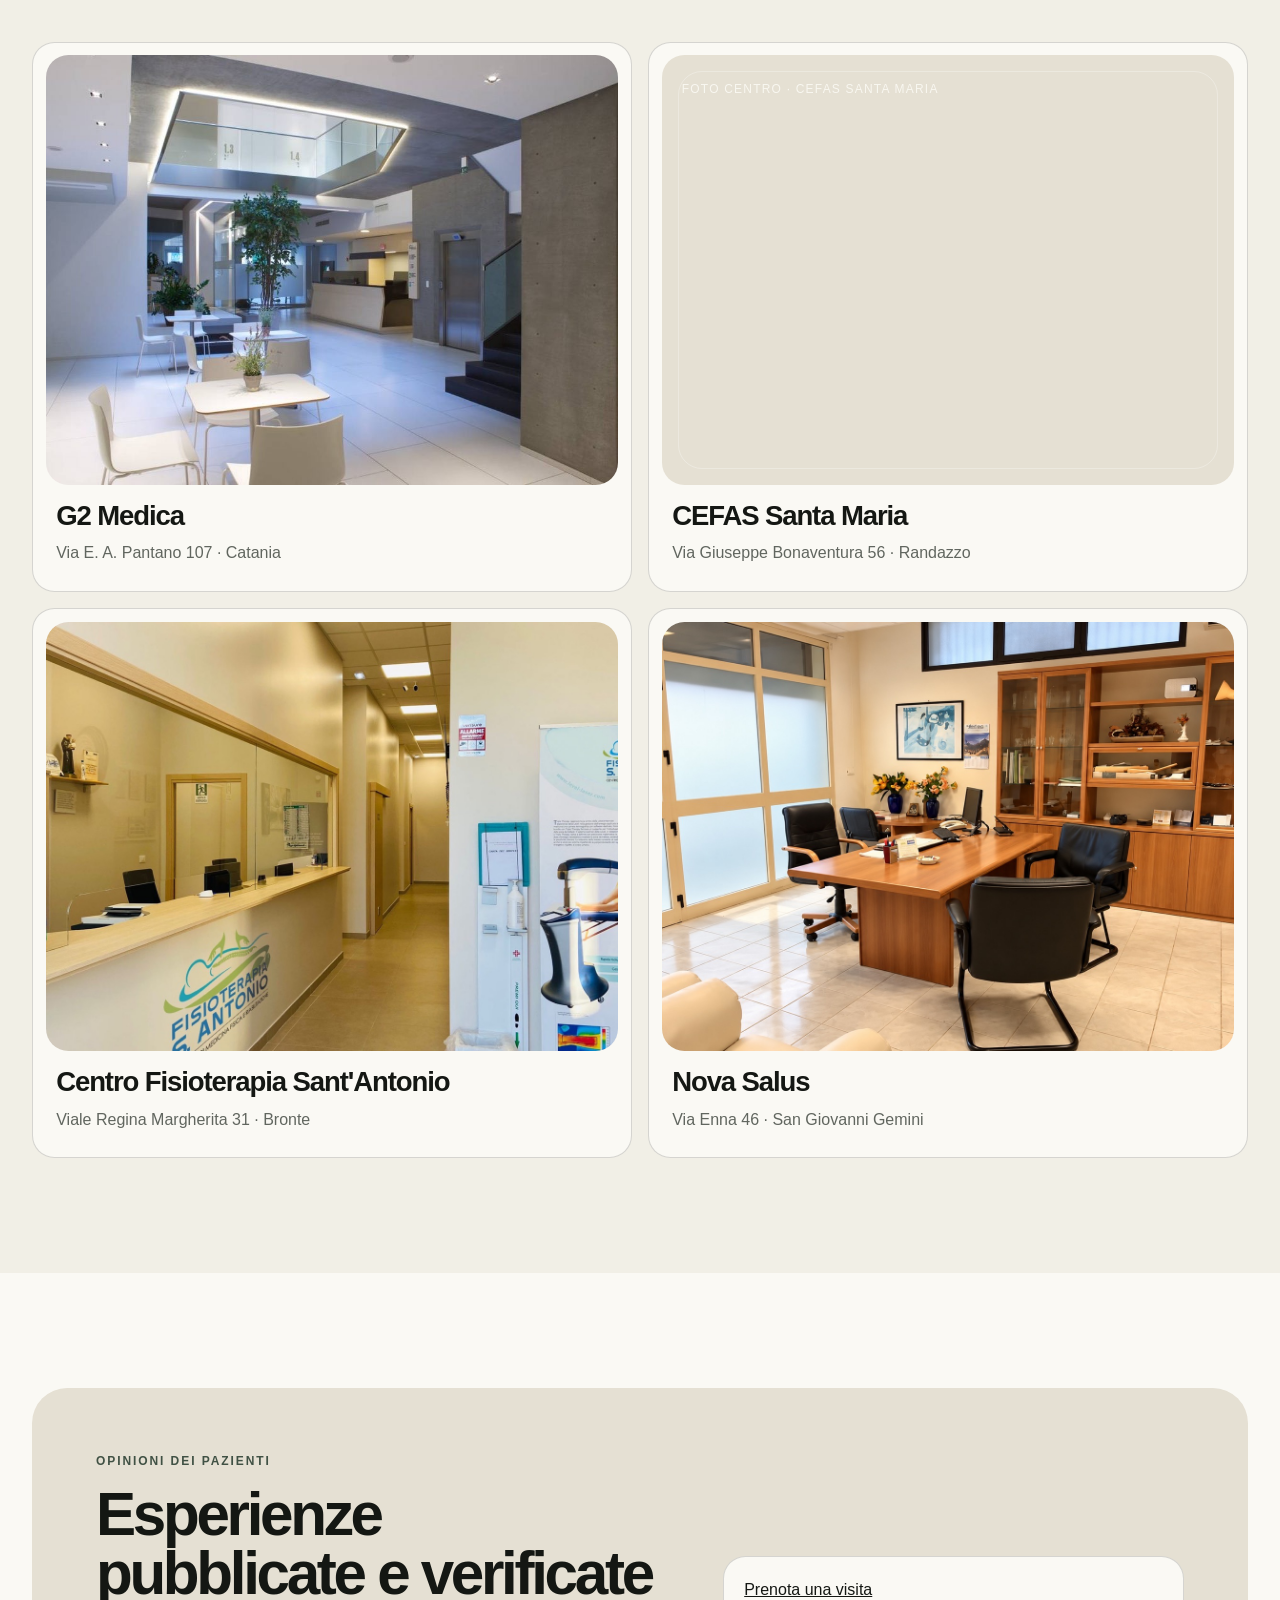
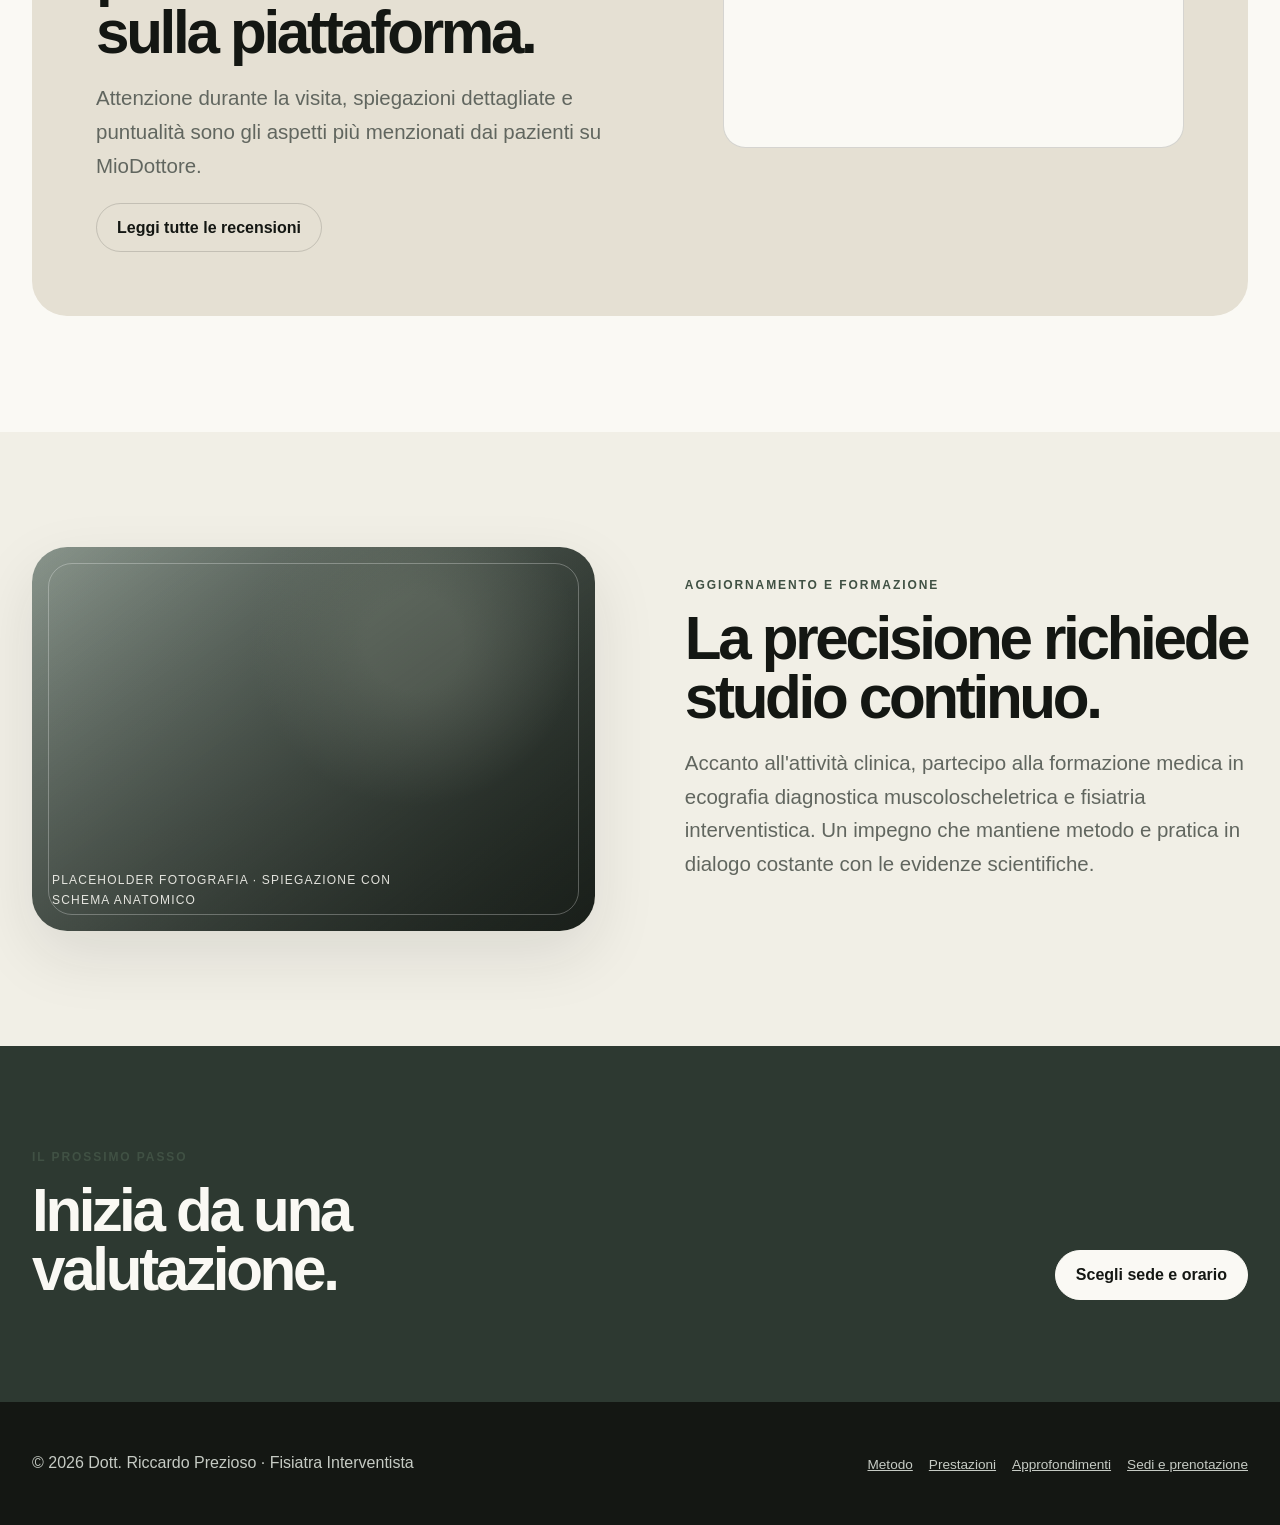
==== commit 5409695b: "Standardize clinic photos to 4:3" ====
--- a/site/index.html
+++ b/site/index.html
@@ -120,7 +120,7 @@
           </div>
           <div class="location-grid">
             <article class="location-card">
-              <figure class="center-photo"><img src="assets/images/centro-g2-medica.jpg" alt="Area di accoglienza interna di G2 Medica" width="1024" height="684" loading="lazy"></figure>
+              <figure class="center-photo"><img src="assets/images/centro-g2-medica.jpg" alt="Area di accoglienza interna di G2 Medica" width="912" height="684" loading="lazy"></figure>
               <div class="location-copy"><h3>G2 Medica</h3><p>Via E. A. Pantano 107 · Catania</p></div>
             </article>
             <article class="location-card">
@@ -128,11 +128,11 @@
               <div class="location-copy"><h3>CEFAS Santa Maria</h3><p>Via Giuseppe Bonaventura 56 · Randazzo</p></div>
             </article>
             <article class="location-card">
-              <figure class="center-photo"><img src="assets/images/centro-sant-antonio.jpg" alt="Reception del Centro Fisioterapia Sant'Antonio" width="1400" height="788" loading="lazy"></figure>
+              <figure class="center-photo"><img src="assets/images/centro-sant-antonio.jpg" alt="Reception del Centro Fisioterapia Sant'Antonio" width="1200" height="900" loading="lazy"></figure>
               <div class="location-copy"><h3>Centro Fisioterapia Sant'Antonio</h3><p>Viale Regina Margherita 31 · Bronte</p></div>
             </article>
             <article class="location-card">
-              <figure class="center-photo"><img src="assets/images/centro-nova-salus.jpg" alt="Studio medico di Nova Salus" width="1200" height="898" loading="lazy"></figure>
+              <figure class="center-photo"><img src="assets/images/centro-nova-salus.jpg" alt="Studio medico di Nova Salus" width="1200" height="900" loading="lazy"></figure>
               <div class="location-copy"><h3>Nova Salus</h3><p>Via Enna 46 · San Giovanni Gemini</p></div>
             </article>
           </div>
--- a/site/assets/css/styles.css
+++ b/site/assets/css/styles.css
@@ -359,7 +359,7 @@
   position: relative;
   display: block;
   min-height: 13rem;
-  aspect-ratio: 16 / 9;
+  aspect-ratio: 4 / 3;
   overflow: hidden;
   margin: 0;
   background: var(--paper-deep);
@@ -667,6 +667,7 @@
 
 .booking-location-photo {
   min-height: 12rem;
+  aspect-ratio: 4 / 3;
   margin-bottom: clamp(1.6rem, 3vw, 2.5rem);
   border-radius: var(--radius-md);
   box-shadow: none;
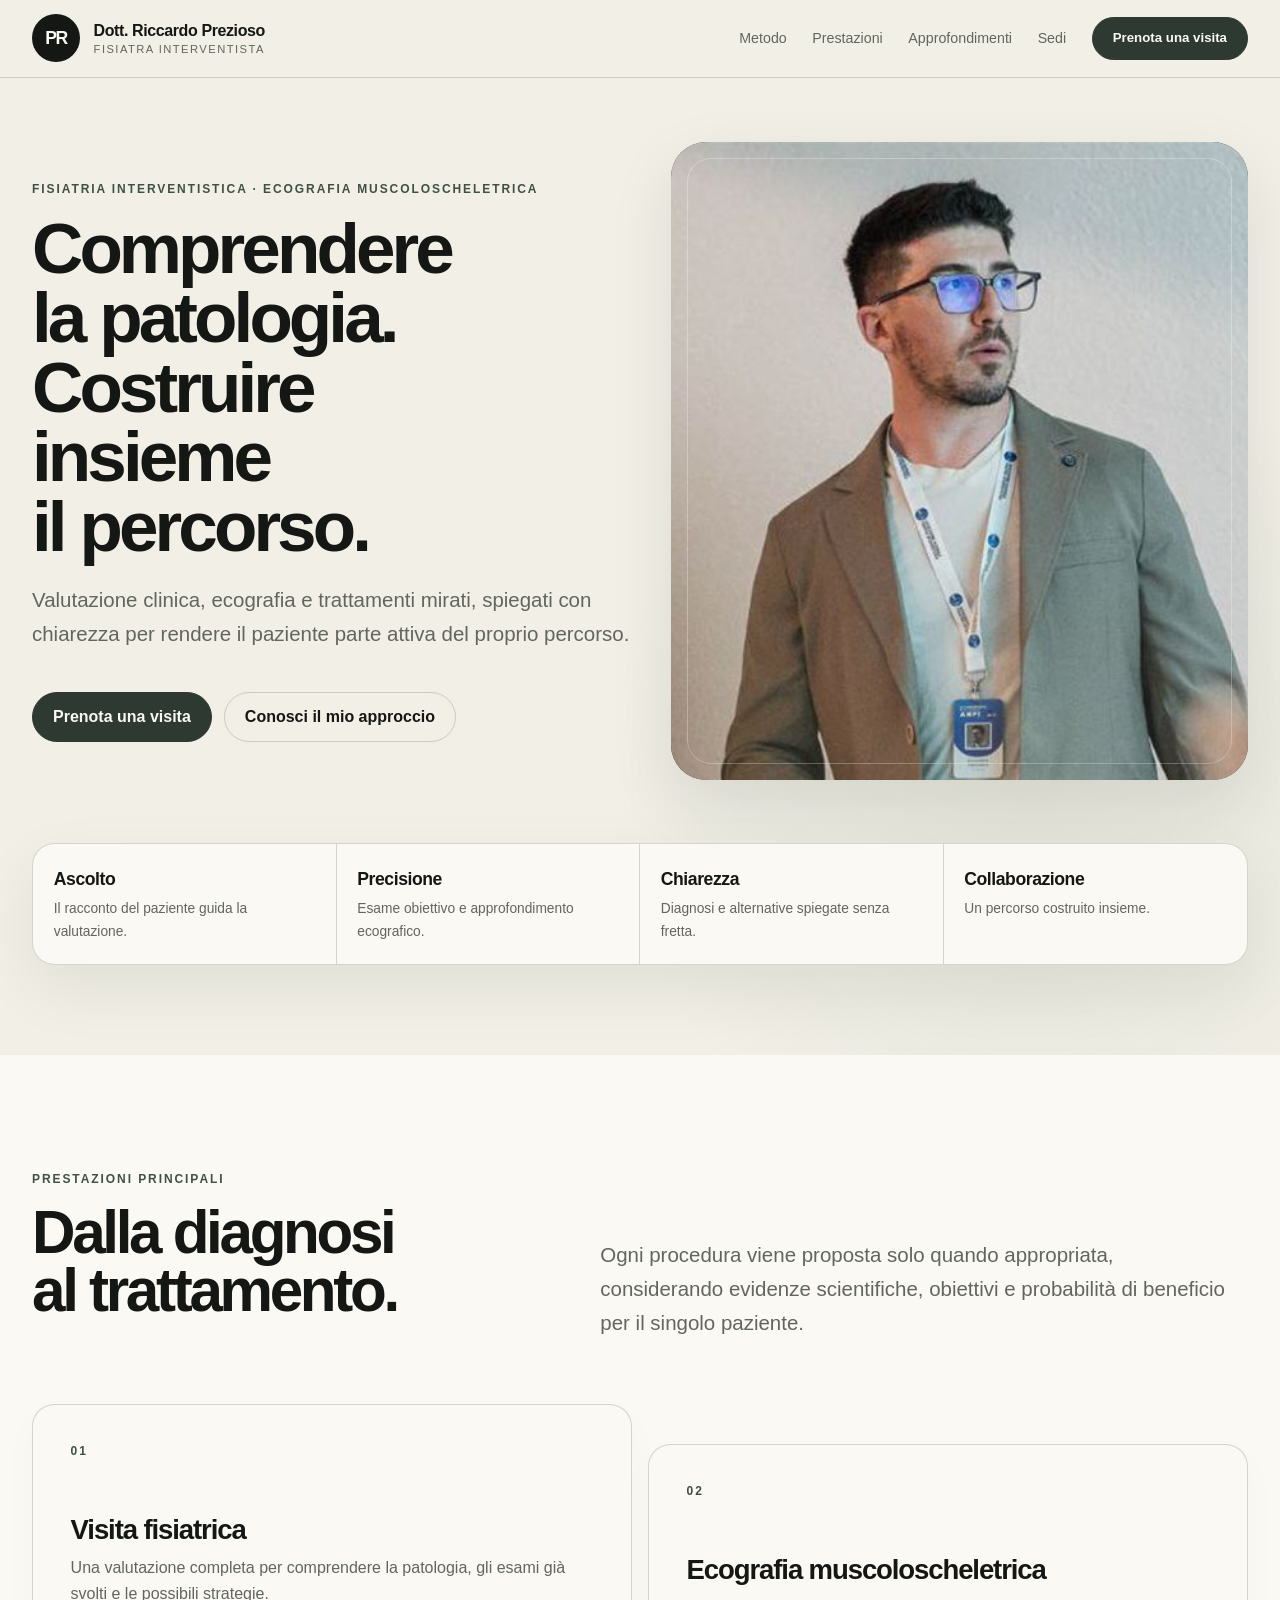
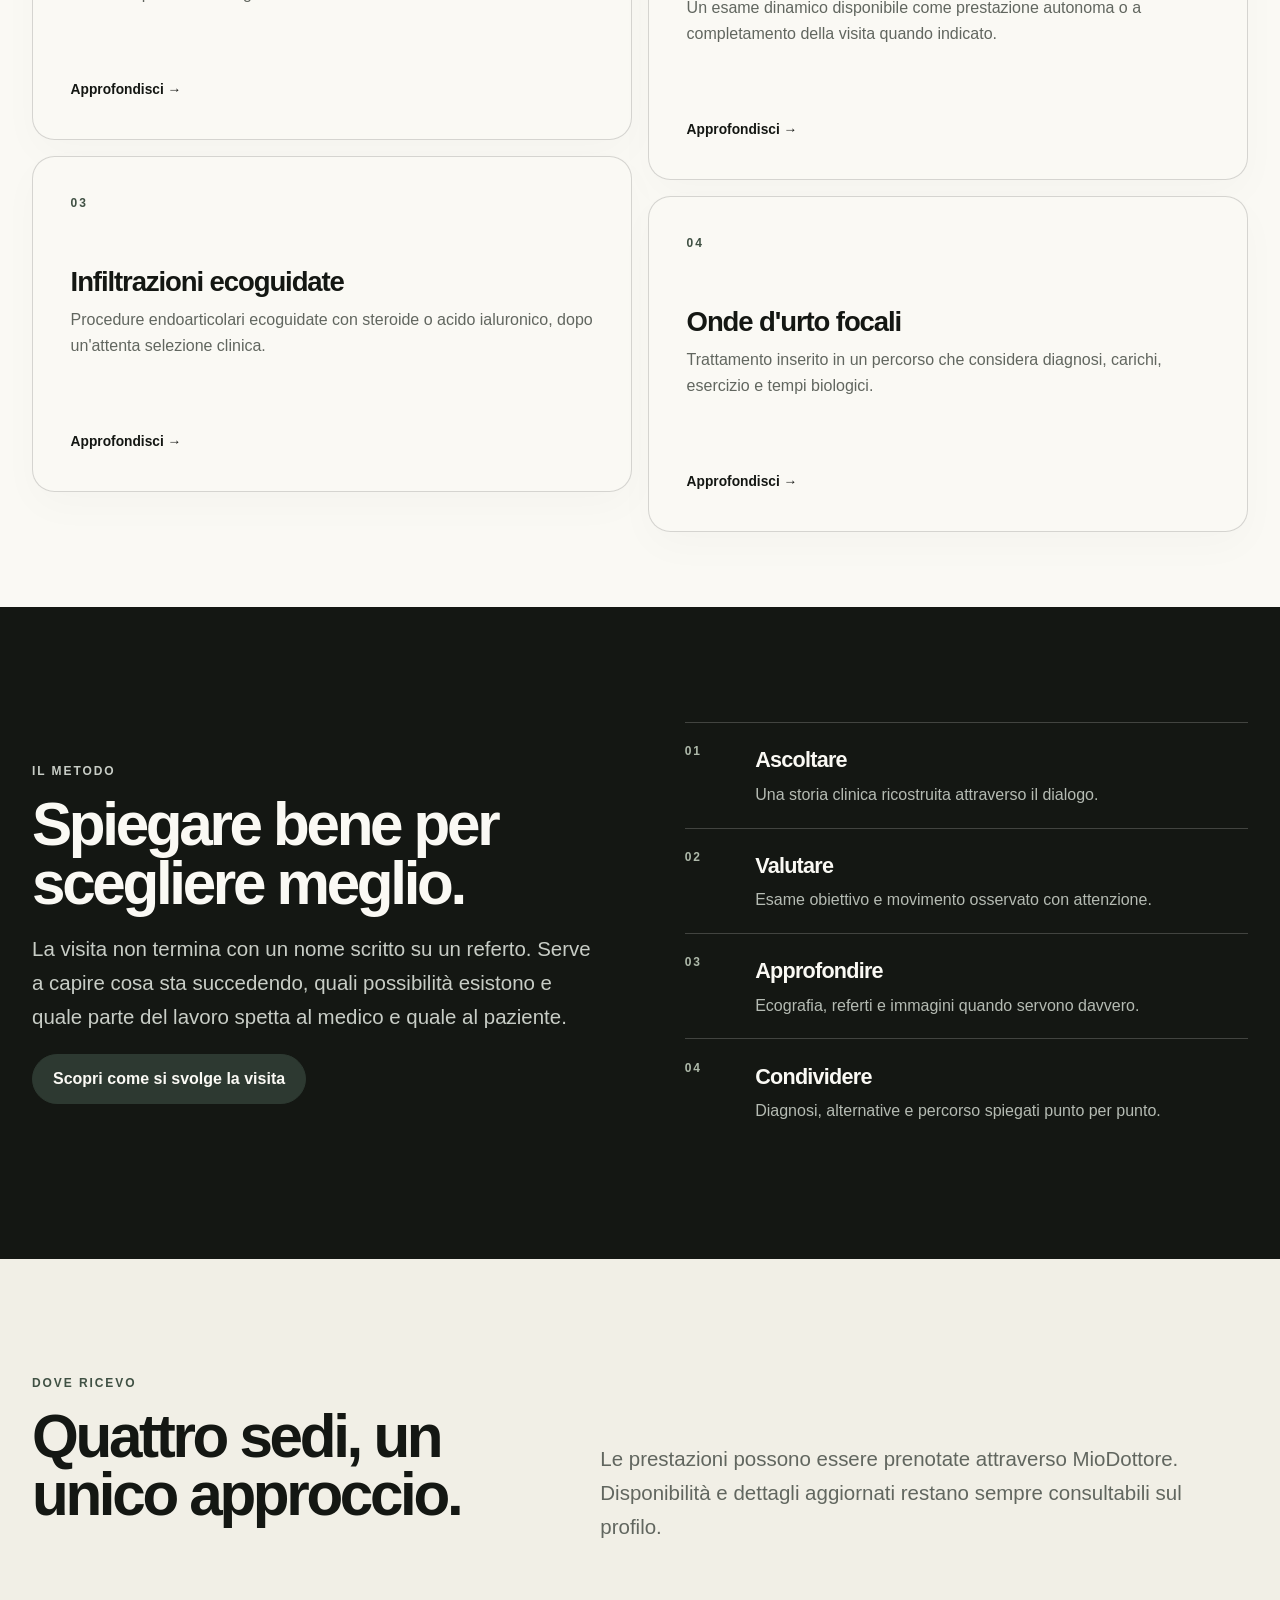
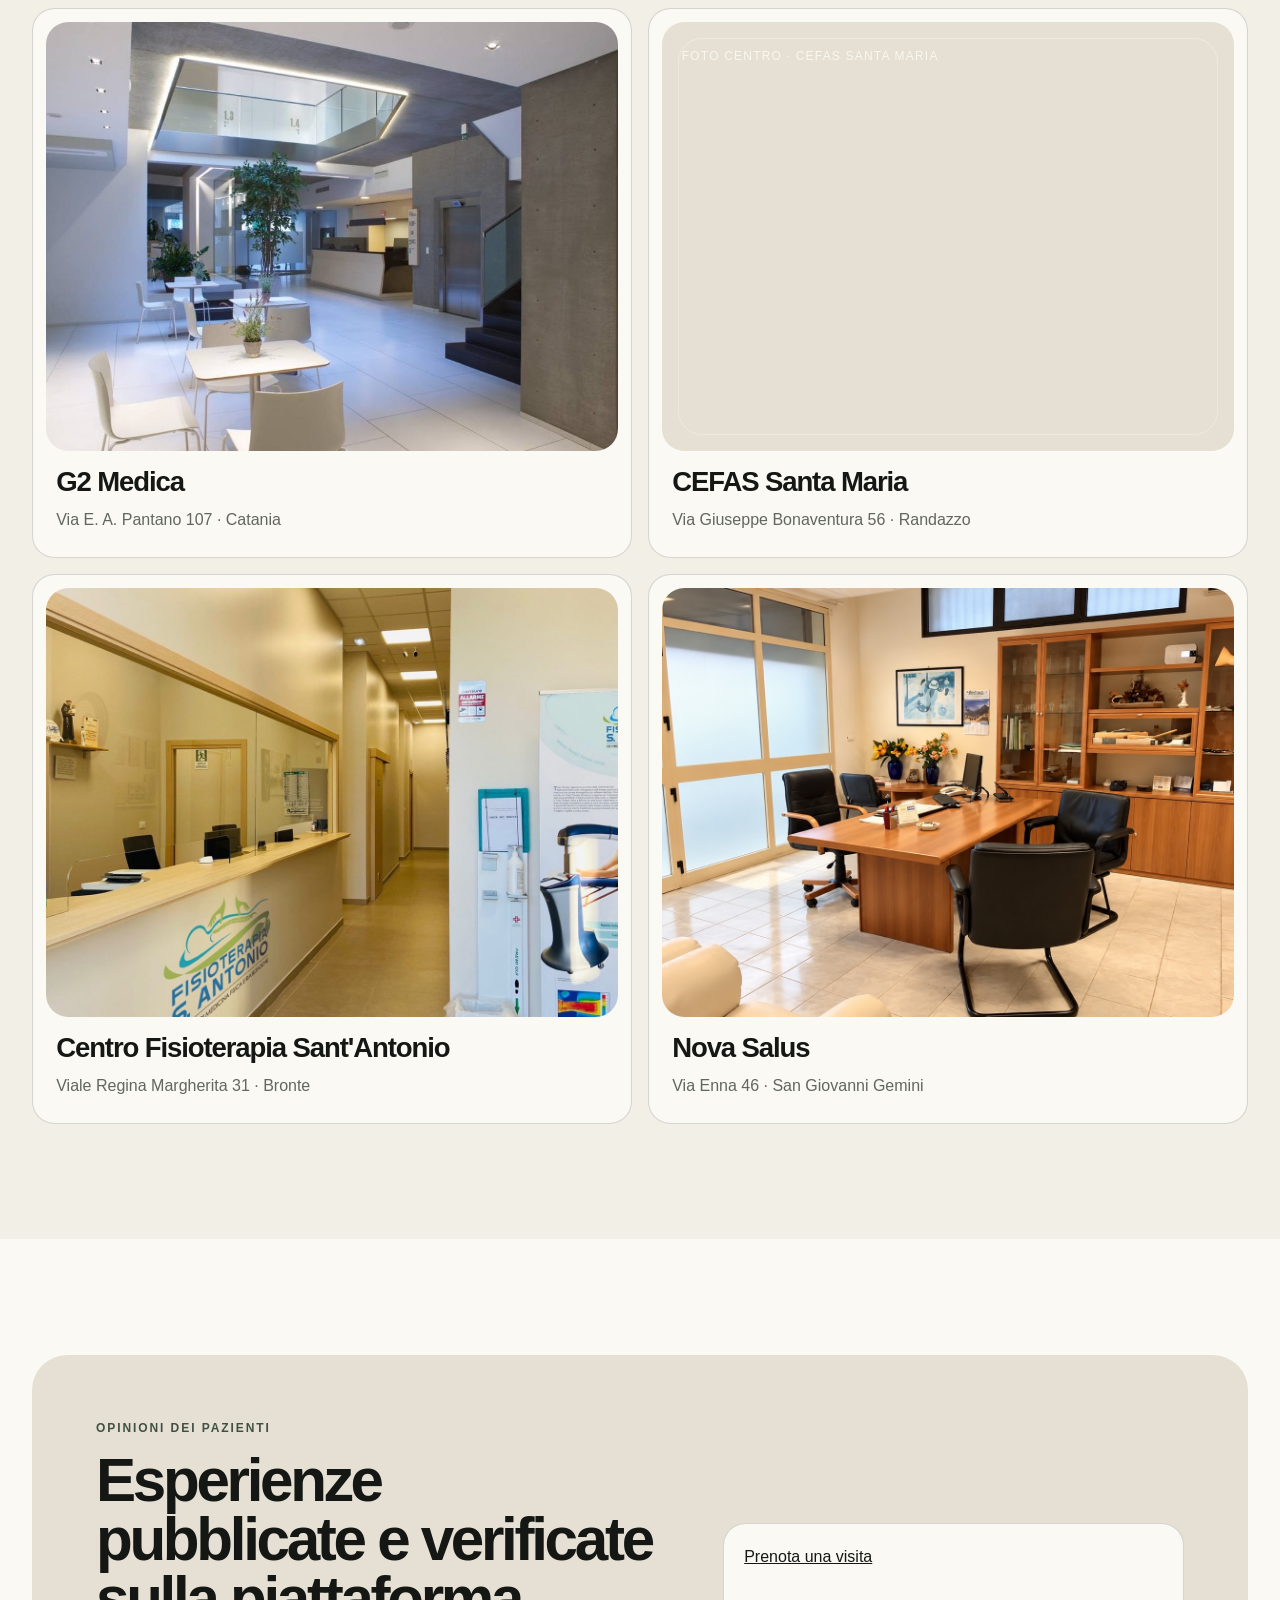
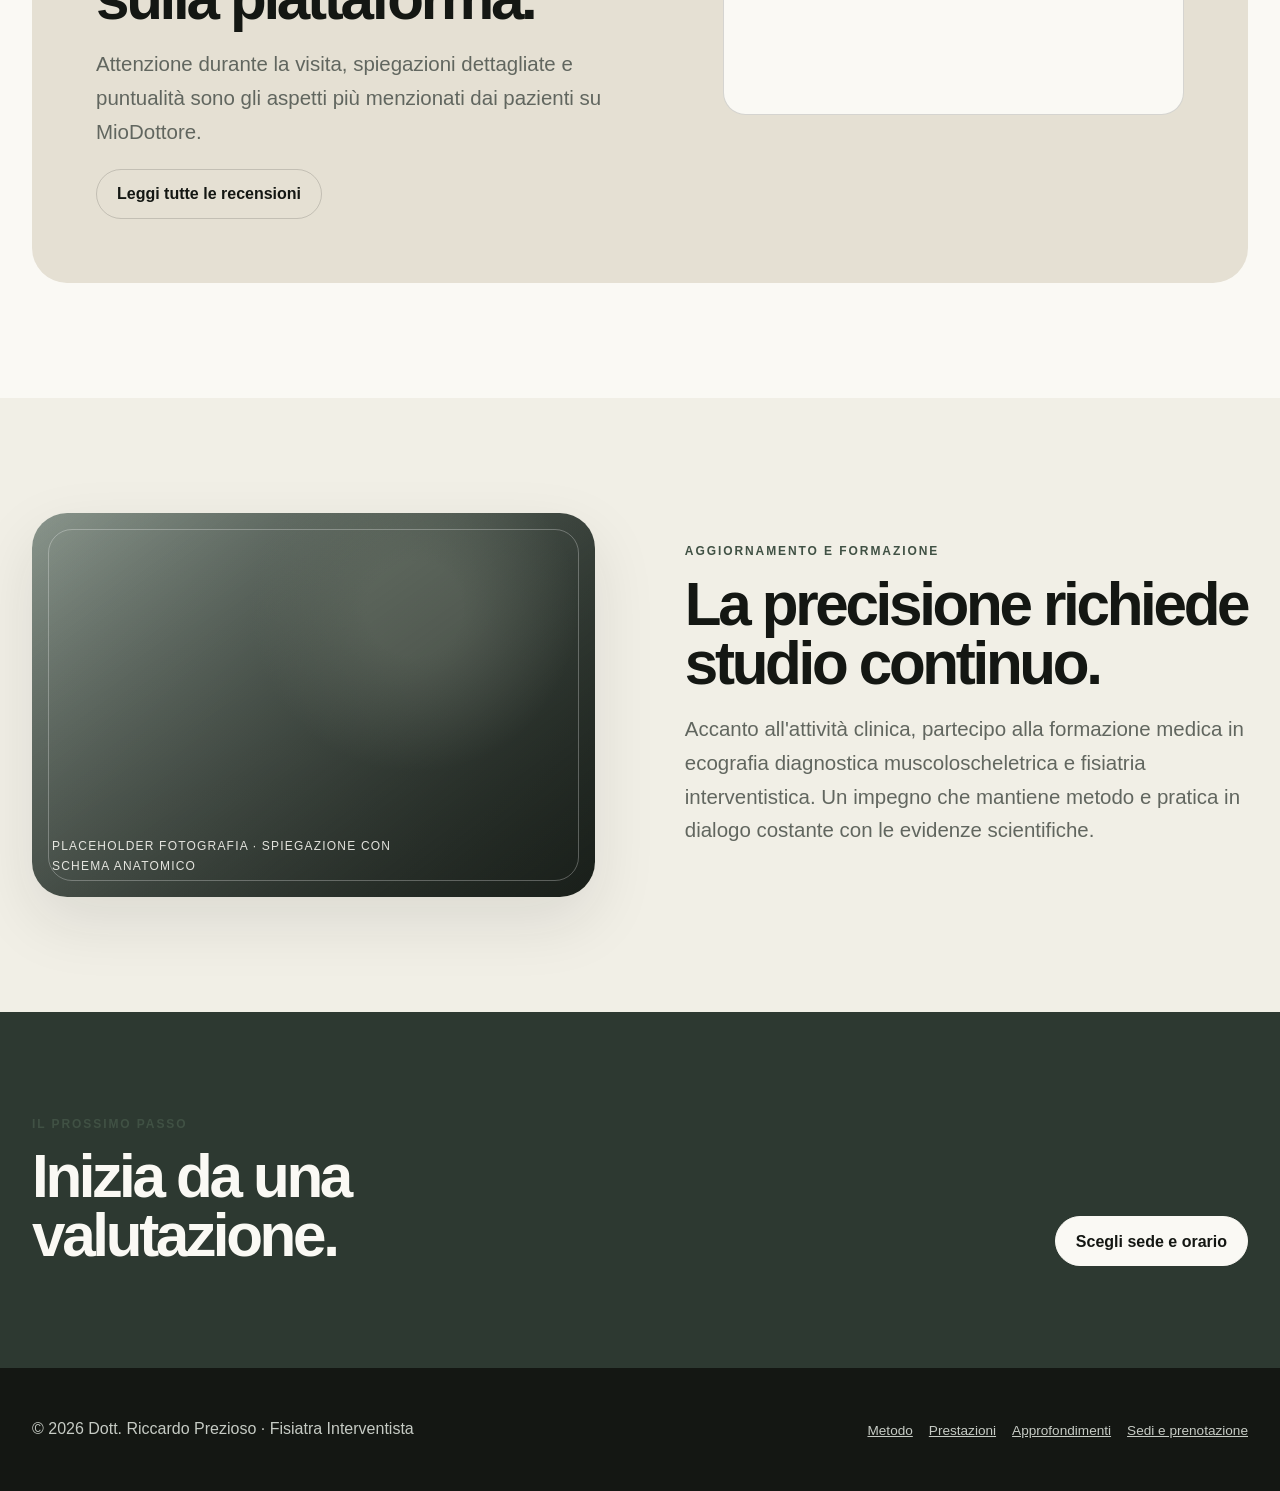
==== commit 00f40c7e: "Revise clinical copy" ====
--- a/site/index.html
+++ b/site/index.html
@@ -37,7 +37,7 @@
           <div class="hero-copy">
             <p class="eyebrow">Fisiatria interventistica · Ecografia muscoloscheletrica</p>
             <h1>Comprendere la patologia. Costruire insieme il percorso.</h1>
-            <p class="lead">Valutazione clinica, ecografia quando indicata e trattamenti mirati, spiegati con chiarezza per rendere il paziente parte attiva del proprio percorso.</p>
+            <p class="lead">Valutazione clinica, ecografia e trattamenti mirati, spiegati con chiarezza per rendere il paziente parte attiva del proprio percorso.</p>
             <div class="hero-actions">
               <a class="button" href="sedi.html#prenota">Prenota una visita</a>
               <a class="button secondary" href="metodo.html">Conosci il mio approccio</a>
@@ -70,7 +70,7 @@
           <div class="card-grid">
             <a class="card" href="prestazioni.html#visita">
               <span class="card-number">01</span>
-              <div><h3>Visita fisiatrica</h3><p>Una valutazione completa per comprendere il problema, gli esami già svolti e le possibili strategie.</p></div>
+              <div><h3>Visita fisiatrica</h3><p>Una valutazione completa per comprendere la patologia, gli esami già svolti e le possibili strategie.</p></div>
               <span class="card-cta">Approfondisci →</span>
             </a>
             <a class="card" href="prestazioni.html#ecografia">
--- a/site/assets/css/styles.css
+++ b/site/assets/css/styles.css
@@ -682,6 +682,10 @@
   inset: 0;
 }
 
+.booking-location-photo img[hidden] {
+  display: none;
+}
+
 .booking-location-photo::before {
   border-radius: calc(var(--radius-md) - 0.65rem);
 }
@@ -712,6 +716,7 @@
 
 .booking-calendar-area {
   min-width: 0;
+  overflow: hidden;
   padding: clamp(2rem, 4vw, 4rem);
   background: var(--surface);
 }
@@ -766,20 +771,25 @@
   transform: translateY(-2px);
 }
 
-.booking-tab.is-active {
+.booking-tab.is-active,
+.booking-tab[aria-selected="true"] {
   color: var(--surface);
   background: var(--olive-dark);
   border-color: var(--olive-dark);
 }
 
 .booking-widget {
-  min-height: 27rem;
-  overflow: visible;
+  height: clamp(34rem, 58vh, 42rem);
+  min-height: 34rem;
+  overflow: auto;
+  overscroll-behavior: contain;
+  scrollbar-gutter: stable;
   padding: clamp(1rem, 2vw, 1.5rem);
   background: #fff;
 }
 
 .booking-widget-pane {
+  height: 100%;
   width: 100%;
   min-width: 0;
 }
@@ -791,7 +801,10 @@
 .booking-widget-pane iframe {
   display: block;
   width: 100% !important;
+  height: 100% !important;
+  min-height: 31rem !important;
   max-width: 100%;
+  border: 0;
   margin-inline: auto;
 }
 
@@ -1271,7 +1284,8 @@
   }
 
   .booking-widget {
-    min-height: 24rem;
+    height: 38rem;
+    min-height: 38rem;
     padding: 0.6rem;
   }
 }
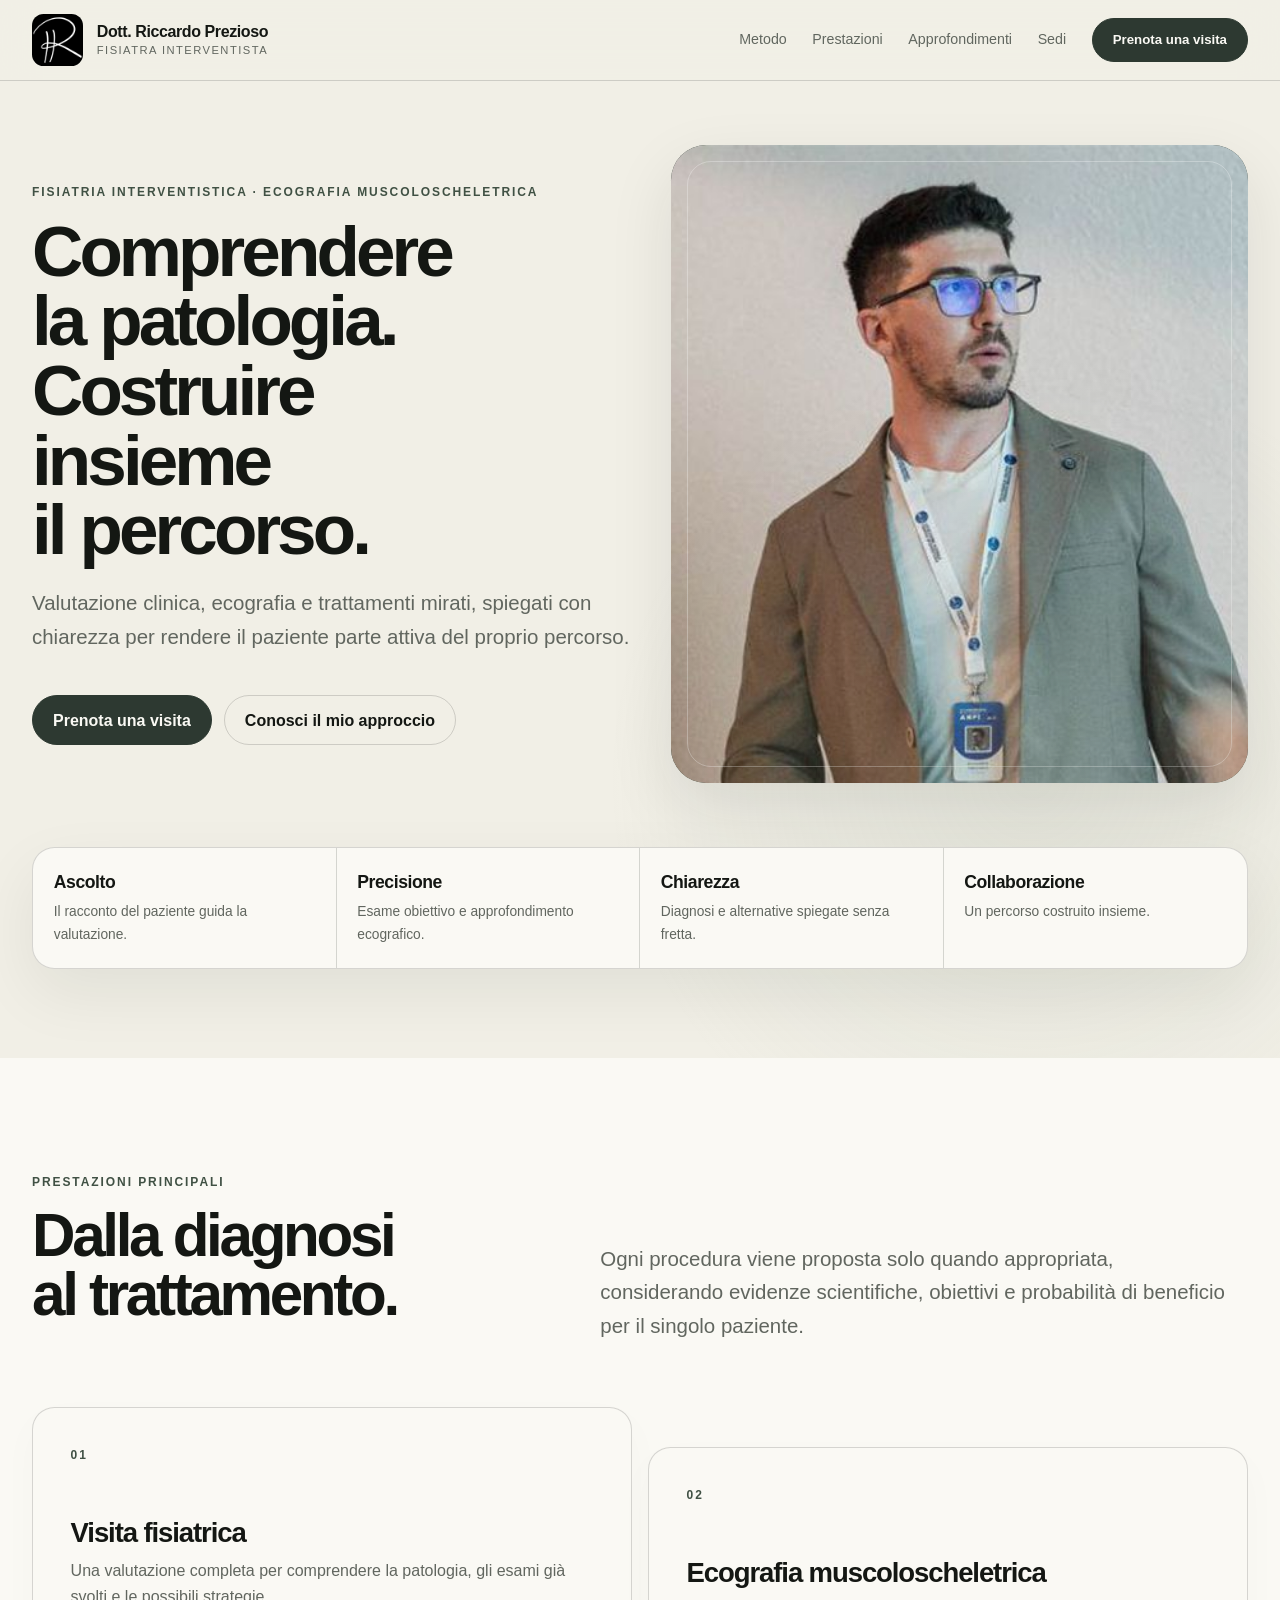
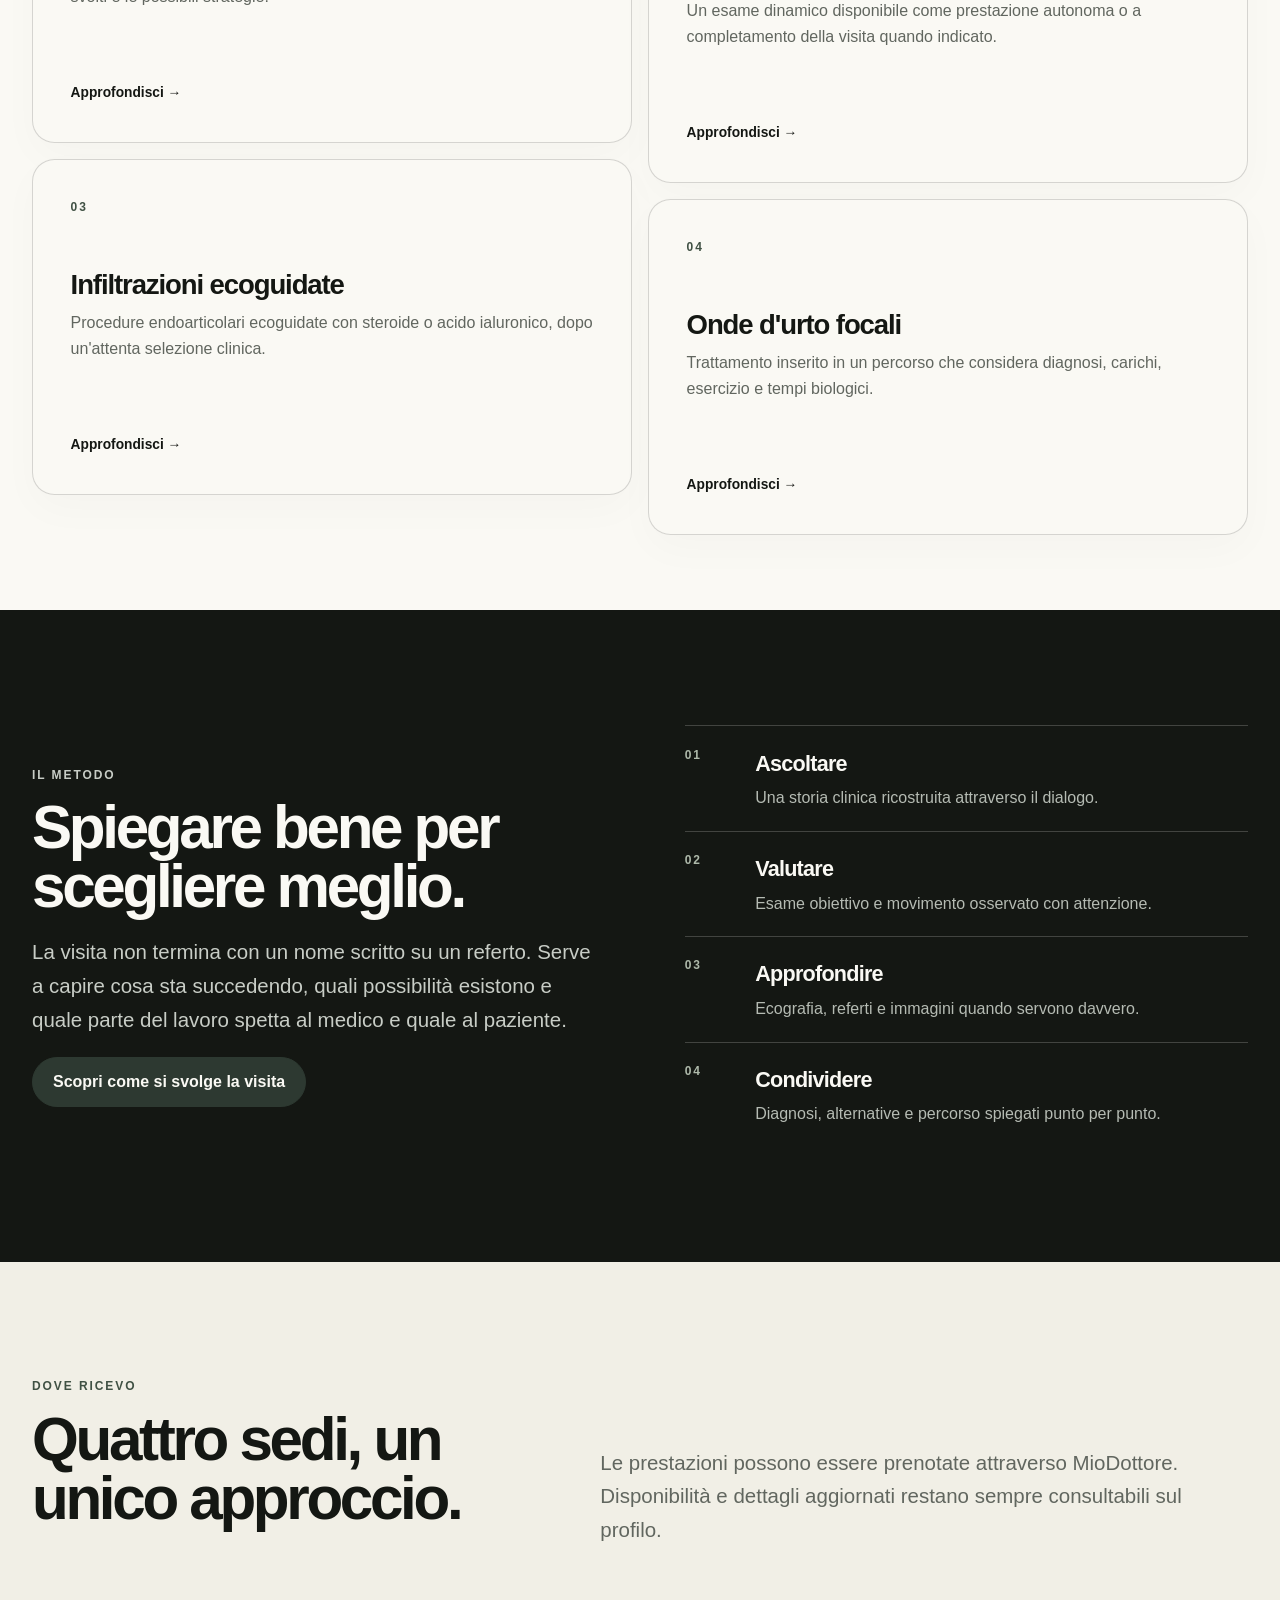
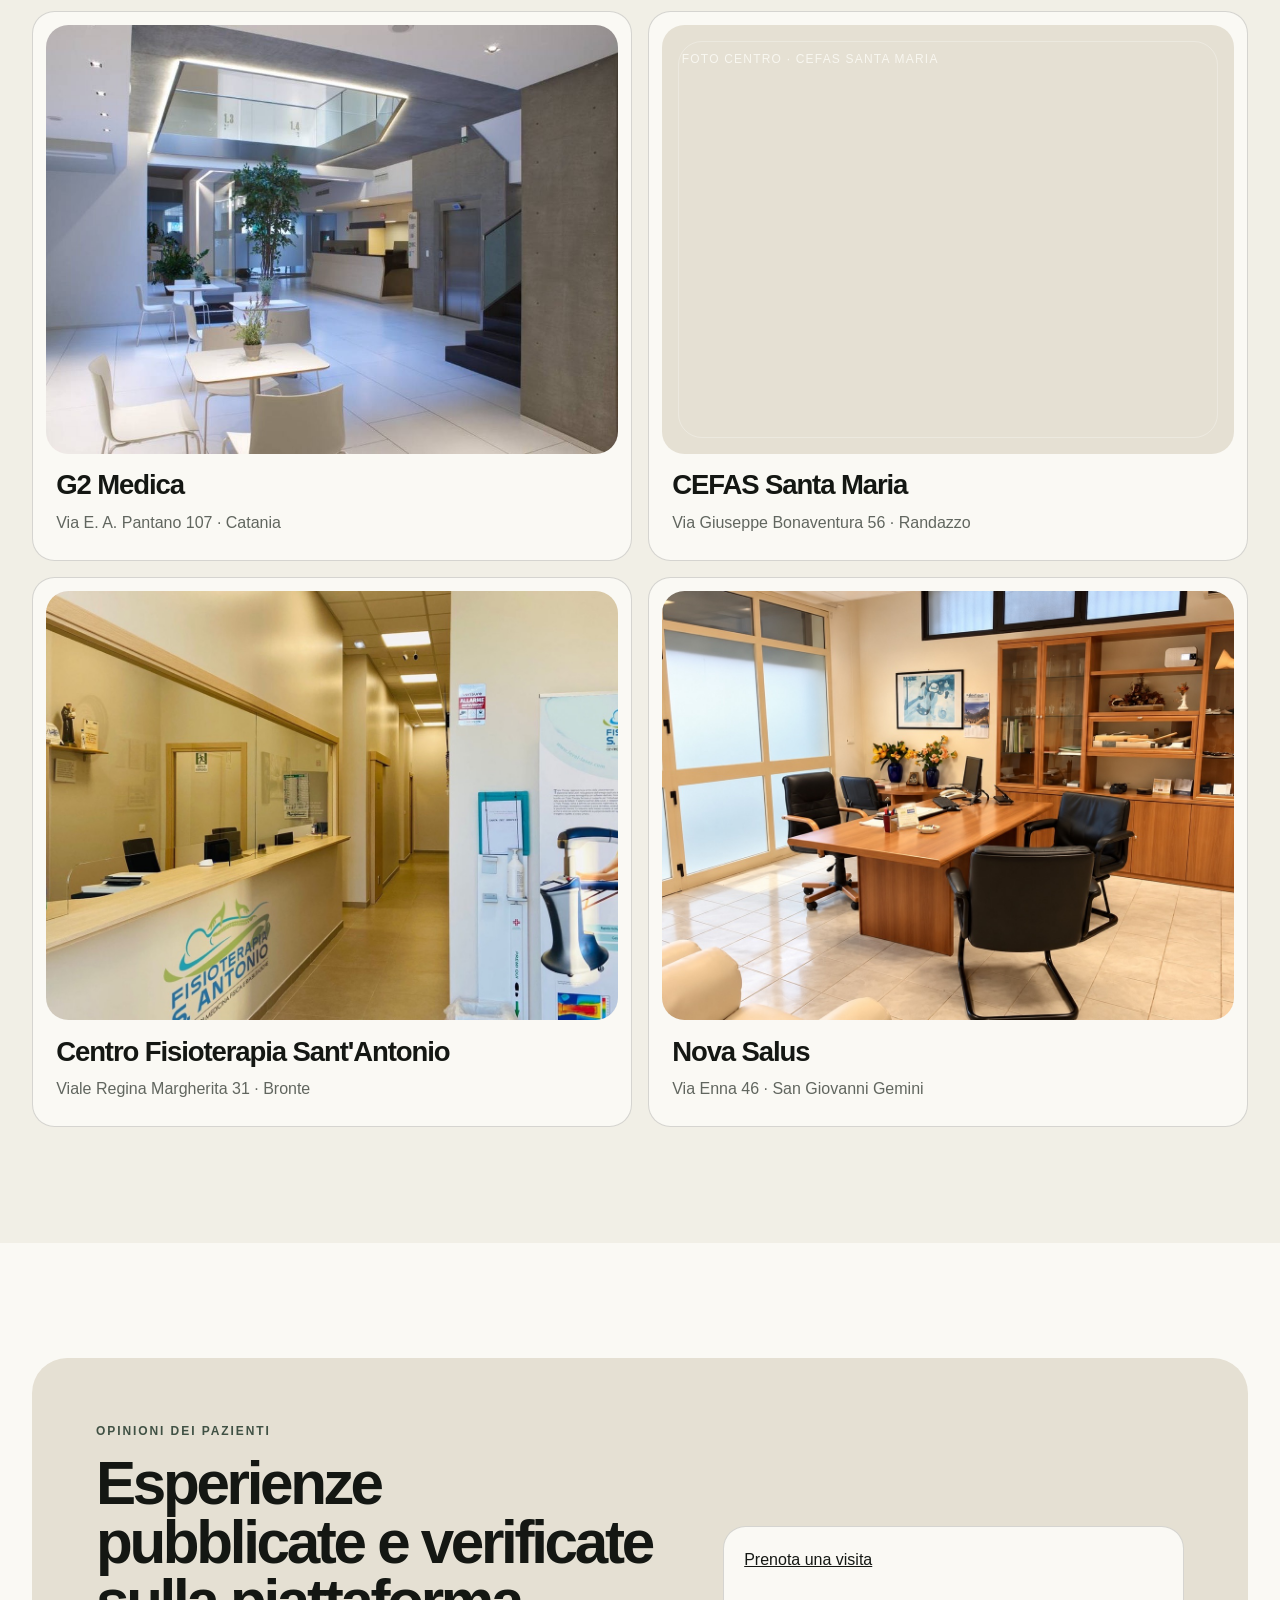
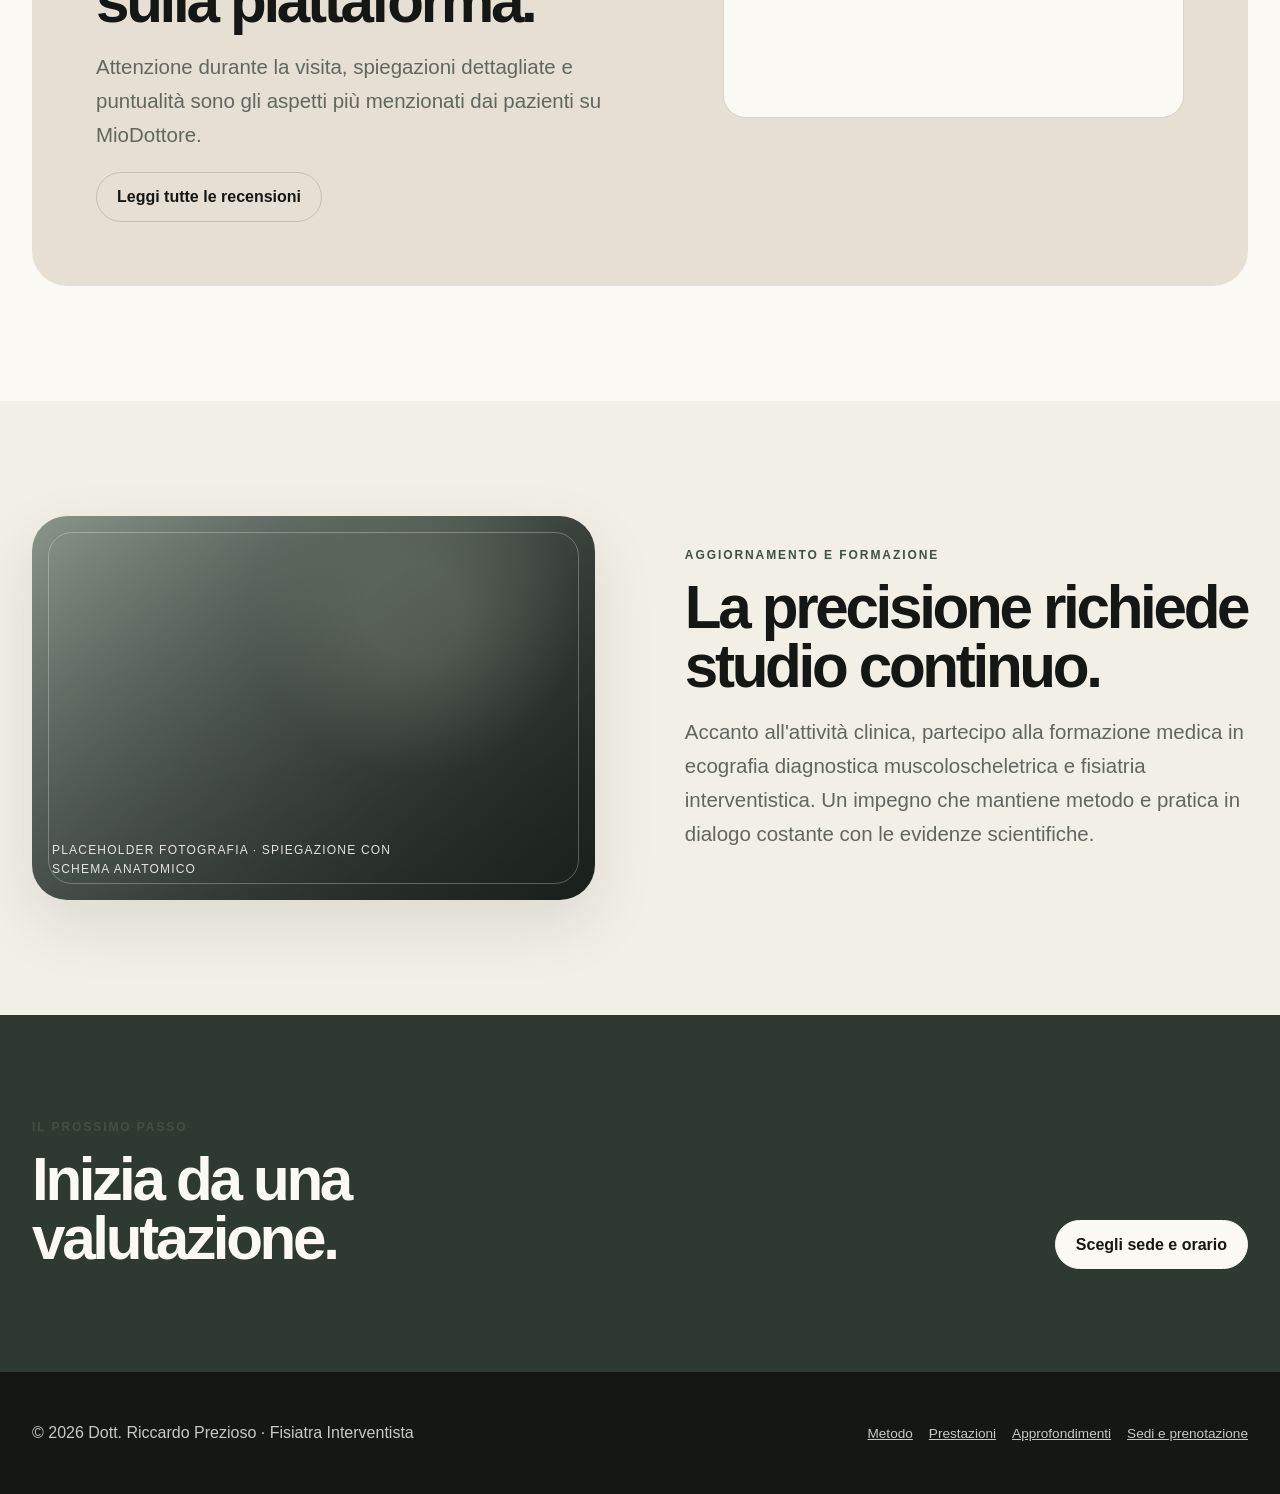
==== commit 1544817b: "Add logo and favicon assets" ====
--- a/site/index.html
+++ b/site/index.html
@@ -6,6 +6,11 @@
     <meta name="robots" content="noindex, nofollow">
     <meta name="description" content="Sito professionale del Dott. Riccardo Prezioso, Fisiatra Interventista.">
     <title>Dott. Riccardo Prezioso — Fisiatra Interventista</title>
+    <link rel="icon" href="favicon.ico" sizes="any">
+    <link rel="icon" type="image/png" sizes="32x32" href="assets/images/favicon-32.png">
+    <link rel="icon" type="image/png" sizes="192x192" href="assets/images/icon-192.png">
+    <link rel="apple-touch-icon" href="assets/images/apple-touch-icon.png">
+    <meta name="theme-color" content="#141713">
     <link rel="stylesheet" href="assets/css/styles.css">
     <script src="assets/js/main.js" defer></script>
   </head>
@@ -15,7 +20,7 @@
     <header class="site-header">
       <div class="container header-inner">
         <a class="brand" href="index.html" aria-label="Dott. Riccardo Prezioso, home">
-          <span class="brand-mark" aria-hidden="true">PR</span>
+          <img class="brand-mark" src="assets/images/logo-riccardo-prezioso.jpg" alt="" width="512" height="512" aria-hidden="true">
           <span class="brand-copy">
             <strong>Dott. Riccardo Prezioso</strong>
             <small>Fisiatra Interventista</small>
--- a/site/assets/css/styles.css
+++ b/site/assets/css/styles.css
@@ -112,17 +112,13 @@
 }
 
 .brand-mark {
-  display: grid;
-  width: 3rem;
-  aspect-ratio: 1;
-  place-items: center;
-  color: var(--surface);
+  display: block;
+  width: 3.2rem;
+  height: 3.2rem;
+  flex: 0 0 3.2rem;
+  object-fit: cover;
   background: var(--ink);
-  border-radius: 50%;
-  font-family: var(--display);
-  font-weight: 600;
-  font-size: 1.1rem;
-  letter-spacing: -0.08em;
+  border-radius: 0.72rem;
 }
 
 .brand-copy {
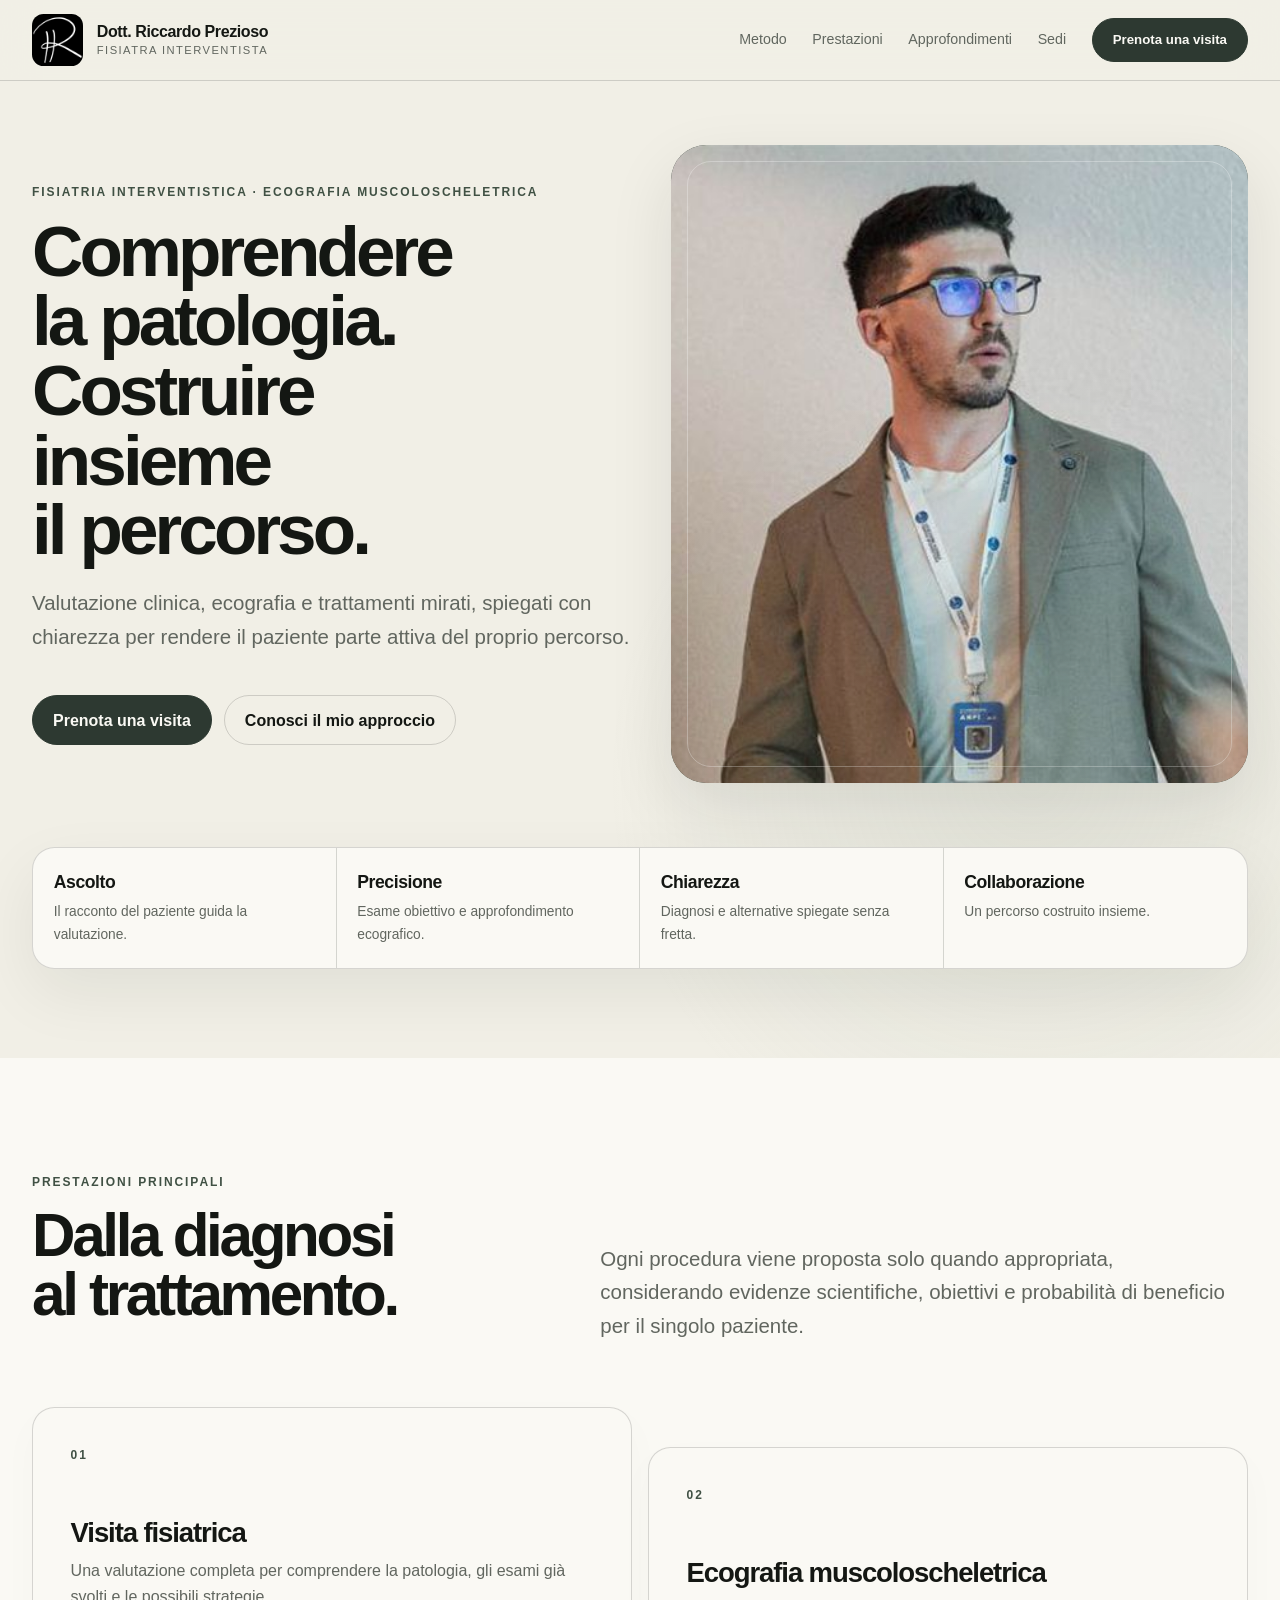
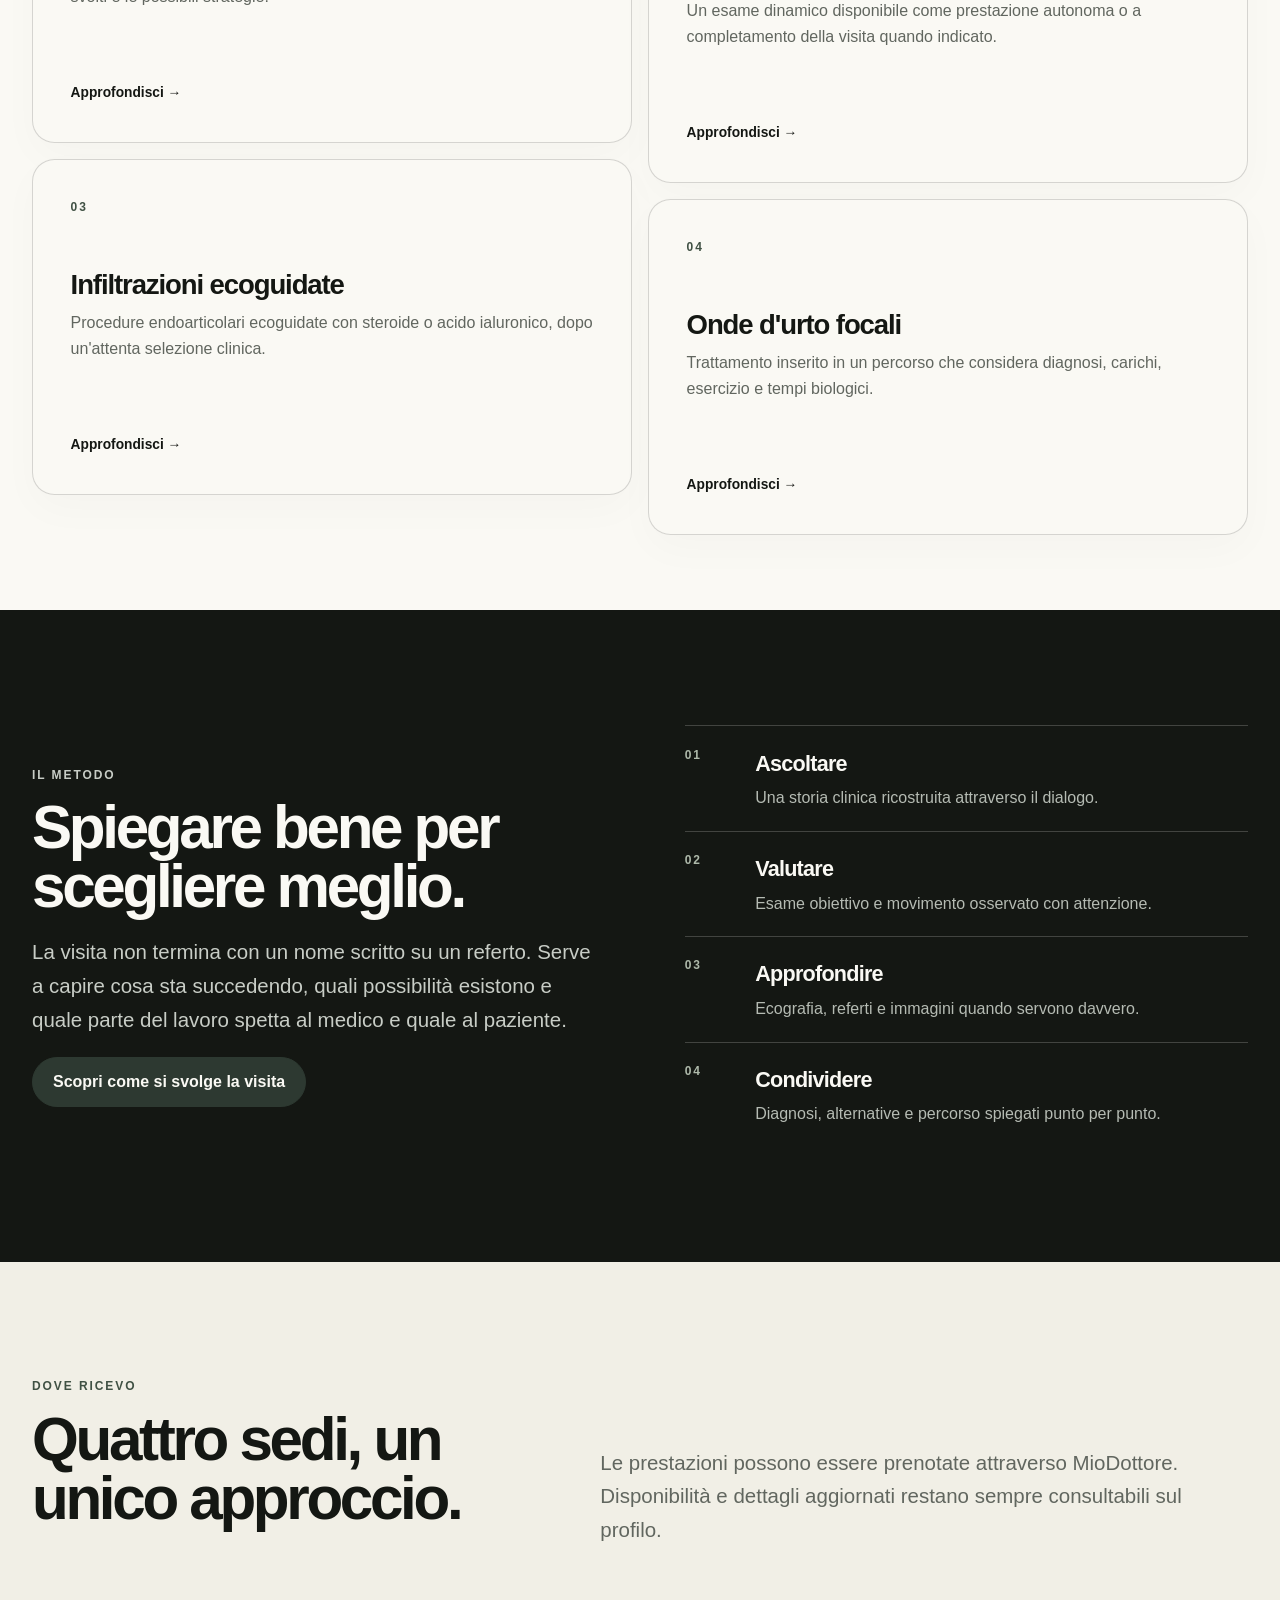
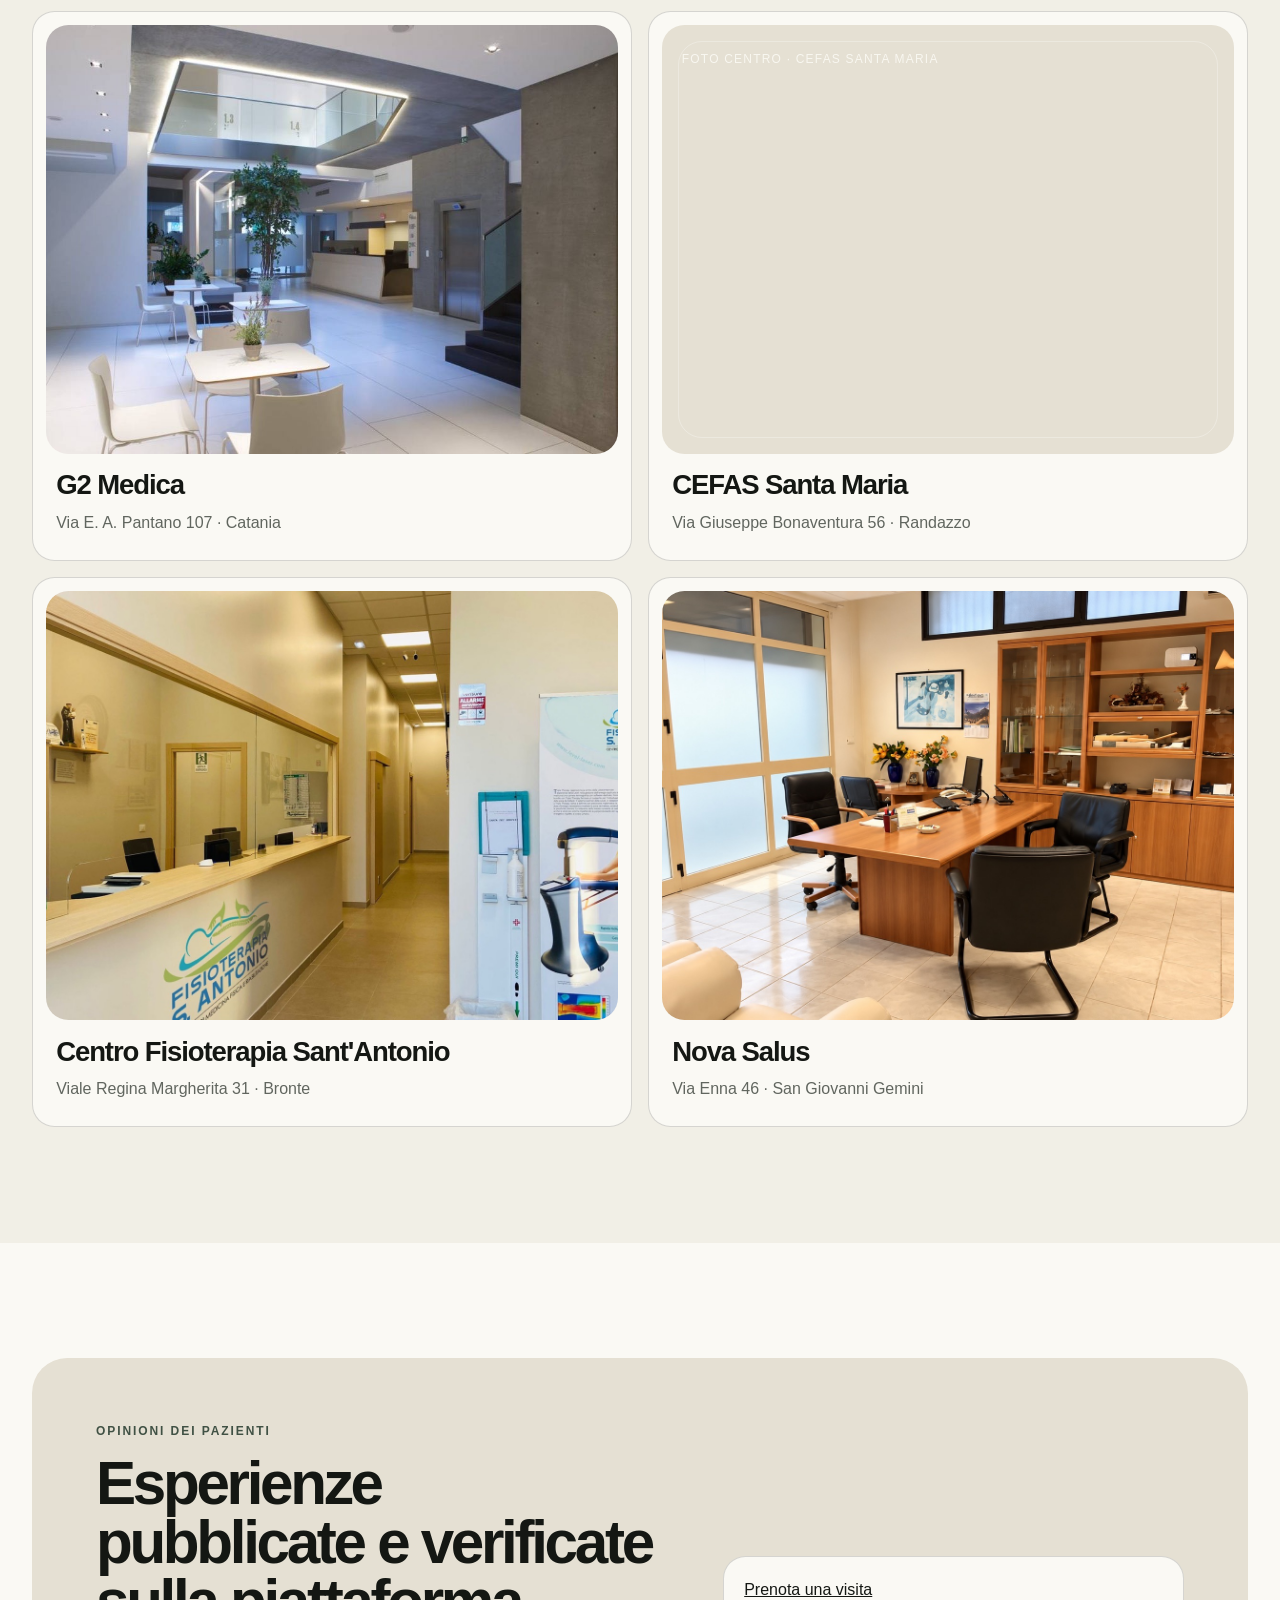
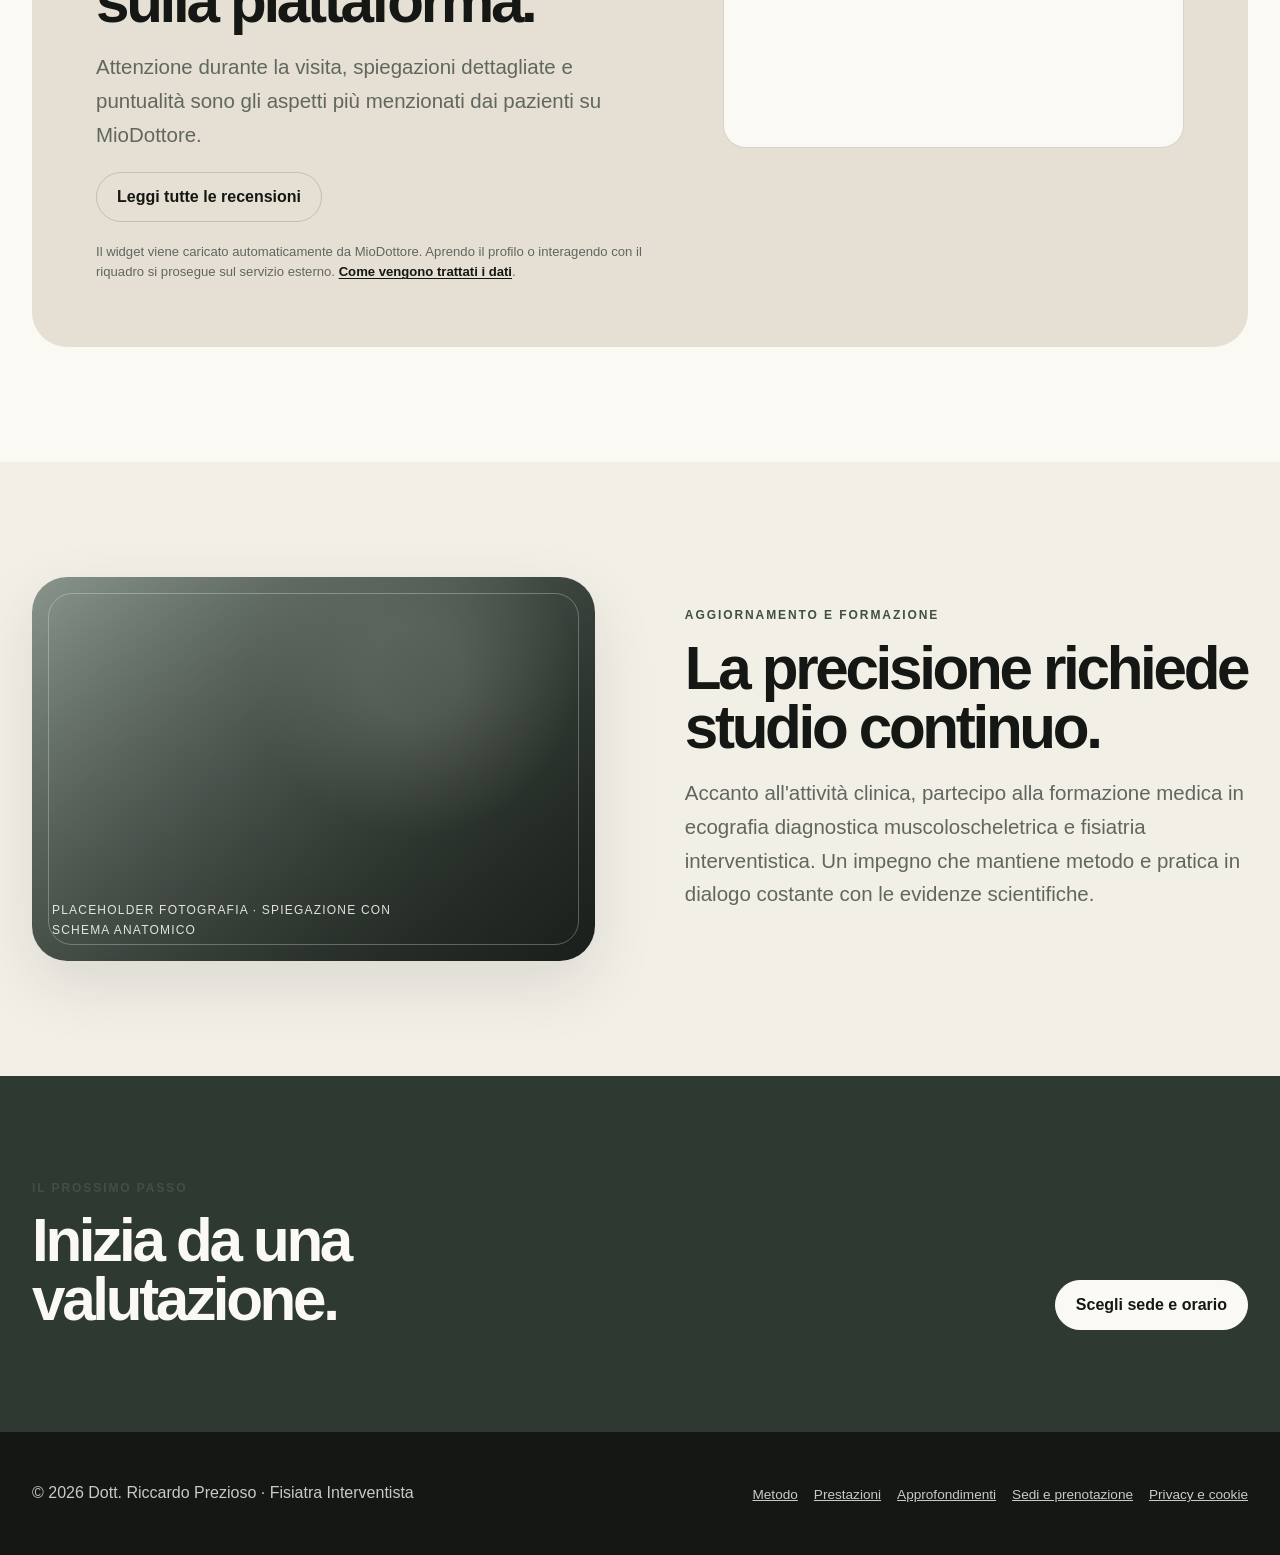
==== commit b69b6036: "Add privacy notice and widget disclosures" ====
--- a/site/index.html
+++ b/site/index.html
@@ -11,7 +11,7 @@
     <link rel="icon" type="image/png" sizes="192x192" href="assets/images/icon-192.png">
     <link rel="apple-touch-icon" href="assets/images/apple-touch-icon.png">
     <meta name="theme-color" content="#141713">
-    <link rel="stylesheet" href="assets/css/styles.css">
+    <link rel="stylesheet" href="assets/css/styles.css?v=20261024-3">
     <script src="assets/js/main.js" defer></script>
   </head>
   <body>
@@ -151,6 +151,7 @@
             <h2>Esperienze pubblicate e verificate sulla piattaforma.</h2>
             <p class="lead">Attenzione durante la visita, spiegazioni dettagliate e puntualità sono gli aspetti più menzionati dai pazienti su MioDottore.</p>
             <a class="button secondary" href="https://www.miodottore.it/profilo/riccardo-prezioso" rel="nofollow">Leggi tutte le recensioni</a>
+            <p class="external-service-note">Il widget viene caricato automaticamente da MioDottore. Aprendo il profilo o interagendo con il riquadro si prosegue sul servizio esterno. <a href="privacy.html#miodottore">Come vengono trattati i dati</a>.</p>
           </div>
           <div class="widget-frame">
             <a id="zl-url" class="zl-url" href="https://www.miodottore.it/profilo/riccardo-prezioso" rel="nofollow" data-zlw-doctor="riccardo-prezioso" data-zlw-type="certificate" data-zlw-opinion="false" data-zlw-hide-branding="true" data-zlw-saas-only="true" data-zlw-a11y-title="Widget di prenotazione visite mediche">Prenota una visita</a>
@@ -189,6 +190,7 @@
           <a href="prestazioni.html">Prestazioni</a>
           <a href="approfondimenti.html">Approfondimenti</a>
           <a href="sedi.html">Sedi e prenotazione</a>
+          <a href="privacy.html">Privacy e cookie</a>
         </nav>
       </div>
     </footer>
--- a/site/assets/css/styles.css
+++ b/site/assets/css/styles.css
@@ -1066,6 +1066,91 @@
   line-height: 1.55;
 }
 
+.external-service-note {
+  max-width: 40rem;
+  margin: 1.25rem 0 0;
+  color: var(--muted);
+  font-size: 0.82rem;
+  line-height: 1.55;
+}
+
+.external-service-note a {
+  color: var(--ink);
+  font-weight: 650;
+  text-underline-offset: 0.18em;
+}
+
+.booking-service-note {
+  margin-top: 0.95rem;
+}
+
+.privacy-hero h1 {
+  max-width: none;
+}
+
+.privacy-updated {
+  margin-top: 1.3rem;
+  color: var(--muted);
+  font-size: 0.86rem;
+}
+
+.privacy-layout {
+  display: grid;
+  grid-template-columns: minmax(15rem, 0.7fr) minmax(0, 1.6fr);
+  gap: clamp(2rem, 7vw, 7rem);
+  align-items: start;
+}
+
+.privacy-summary {
+  position: sticky;
+  top: 7rem;
+  padding: 1.6rem;
+  background: var(--paper-deep);
+  border: 1px solid var(--line);
+  border-radius: var(--radius-md);
+}
+
+.privacy-summary ul {
+  display: grid;
+  gap: 0.85rem;
+  margin: 1rem 0 0;
+  padding-left: 1.15rem;
+}
+
+.privacy-summary li {
+  color: #454a44;
+  font-size: 0.92rem;
+  line-height: 1.55;
+}
+
+.privacy-copy {
+  max-width: 50rem;
+}
+
+.privacy-copy section + section {
+  margin-top: 3.2rem;
+  padding-top: 3.2rem;
+  border-top: 1px solid var(--line);
+}
+
+.privacy-copy h2 {
+  max-width: 18ch;
+  margin-bottom: 1.15rem;
+  font-size: clamp(1.85rem, 3.2vw, 3rem);
+}
+
+.privacy-copy p {
+  color: #424741;
+  font-size: 1rem;
+  line-height: 1.8;
+}
+
+.privacy-copy a {
+  color: var(--olive-dark);
+  font-weight: 650;
+  text-underline-offset: 0.2em;
+}
+
 .site-footer {
   padding: 3rem 0;
   background: var(--ink);
@@ -1176,6 +1261,14 @@
 
   .article-layout {
     grid-template-columns: 1fr;
+  }
+
+  .privacy-layout {
+    grid-template-columns: 1fr;
+  }
+
+  .privacy-summary {
+    position: static;
   }
 
   .article-aside {
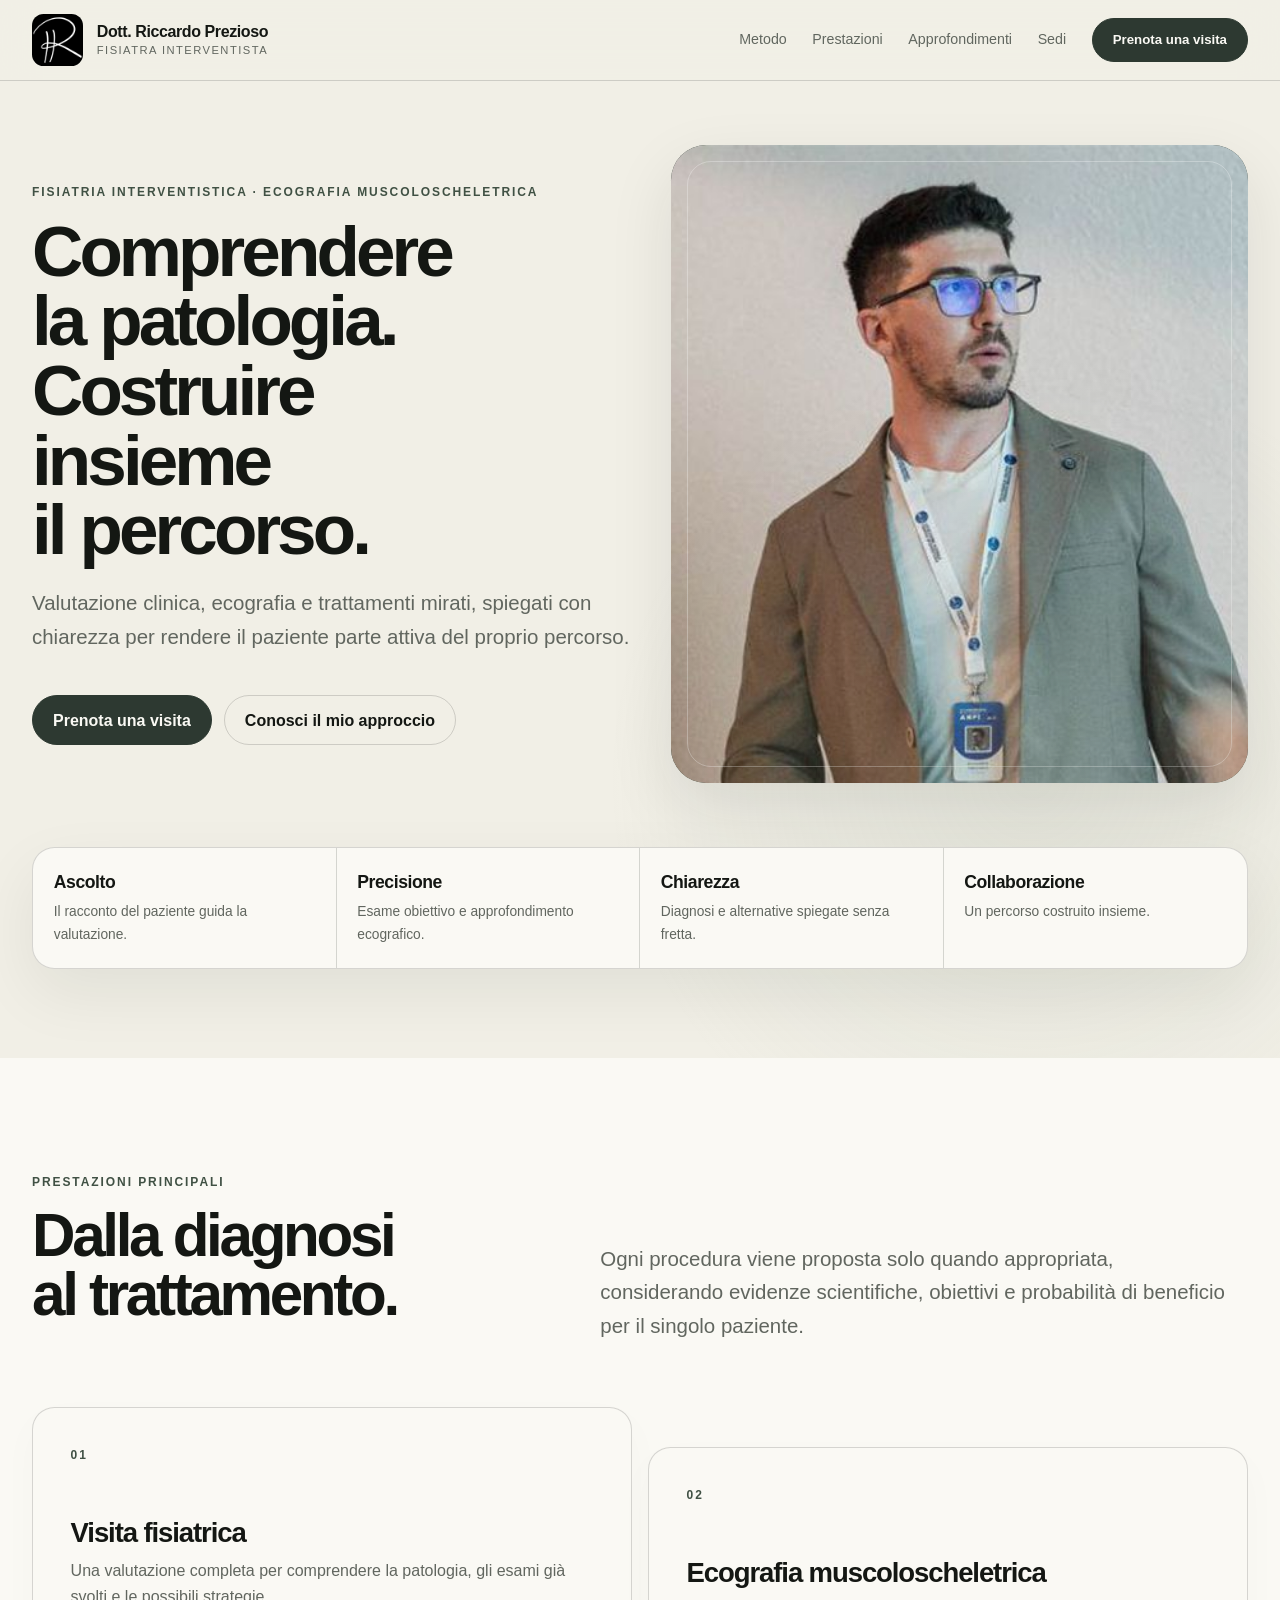
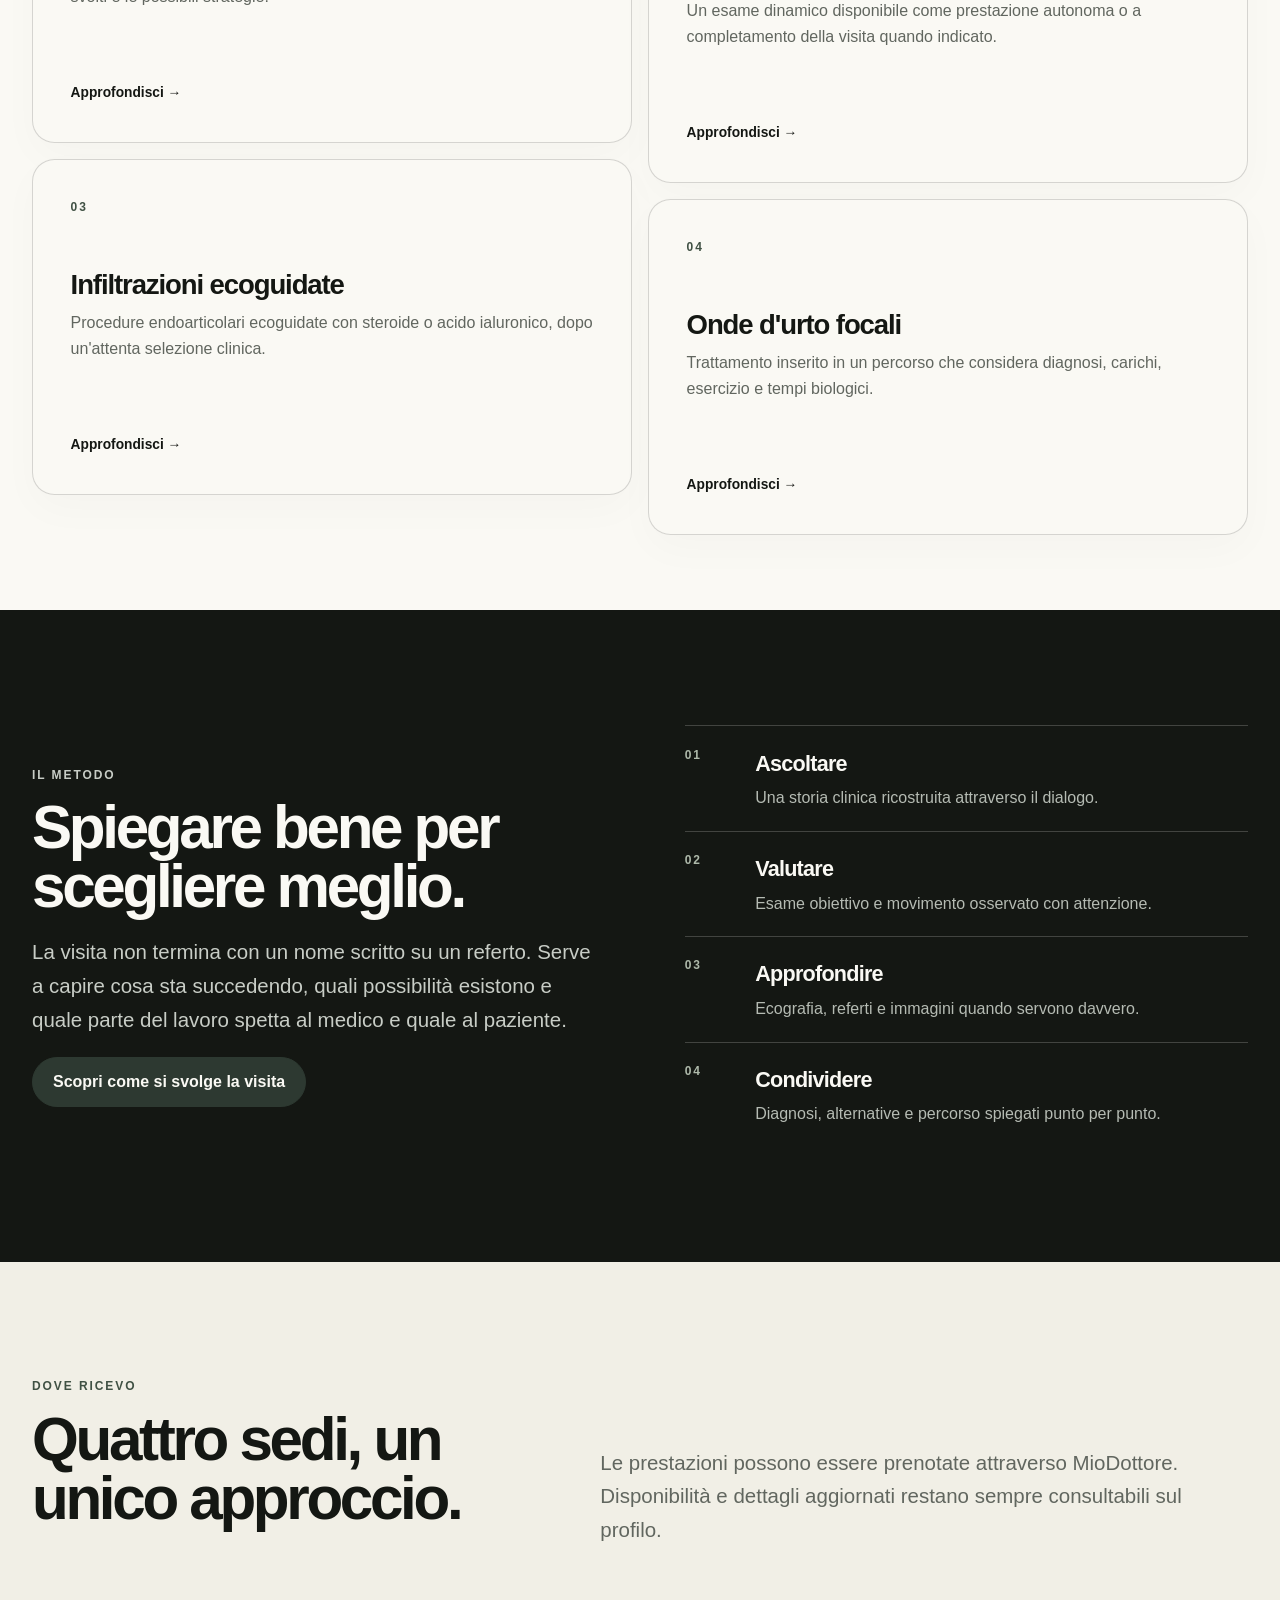
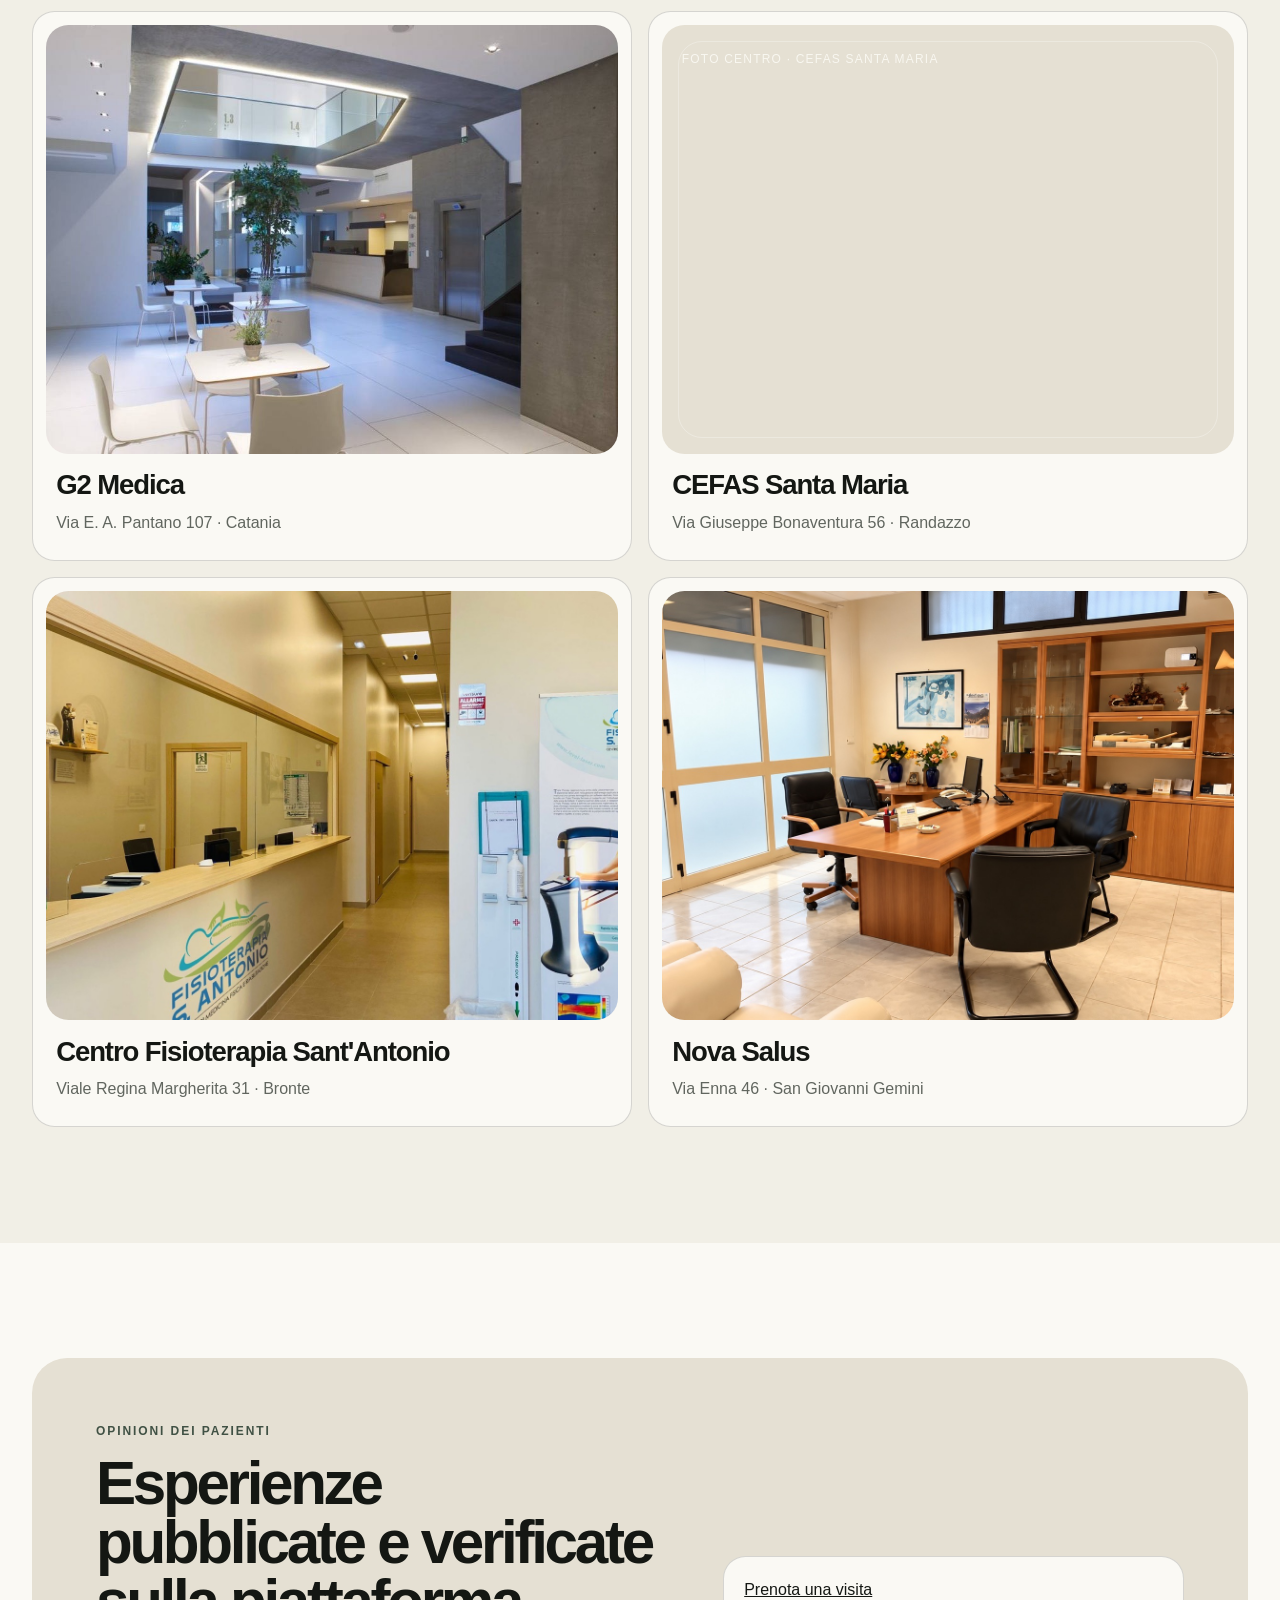
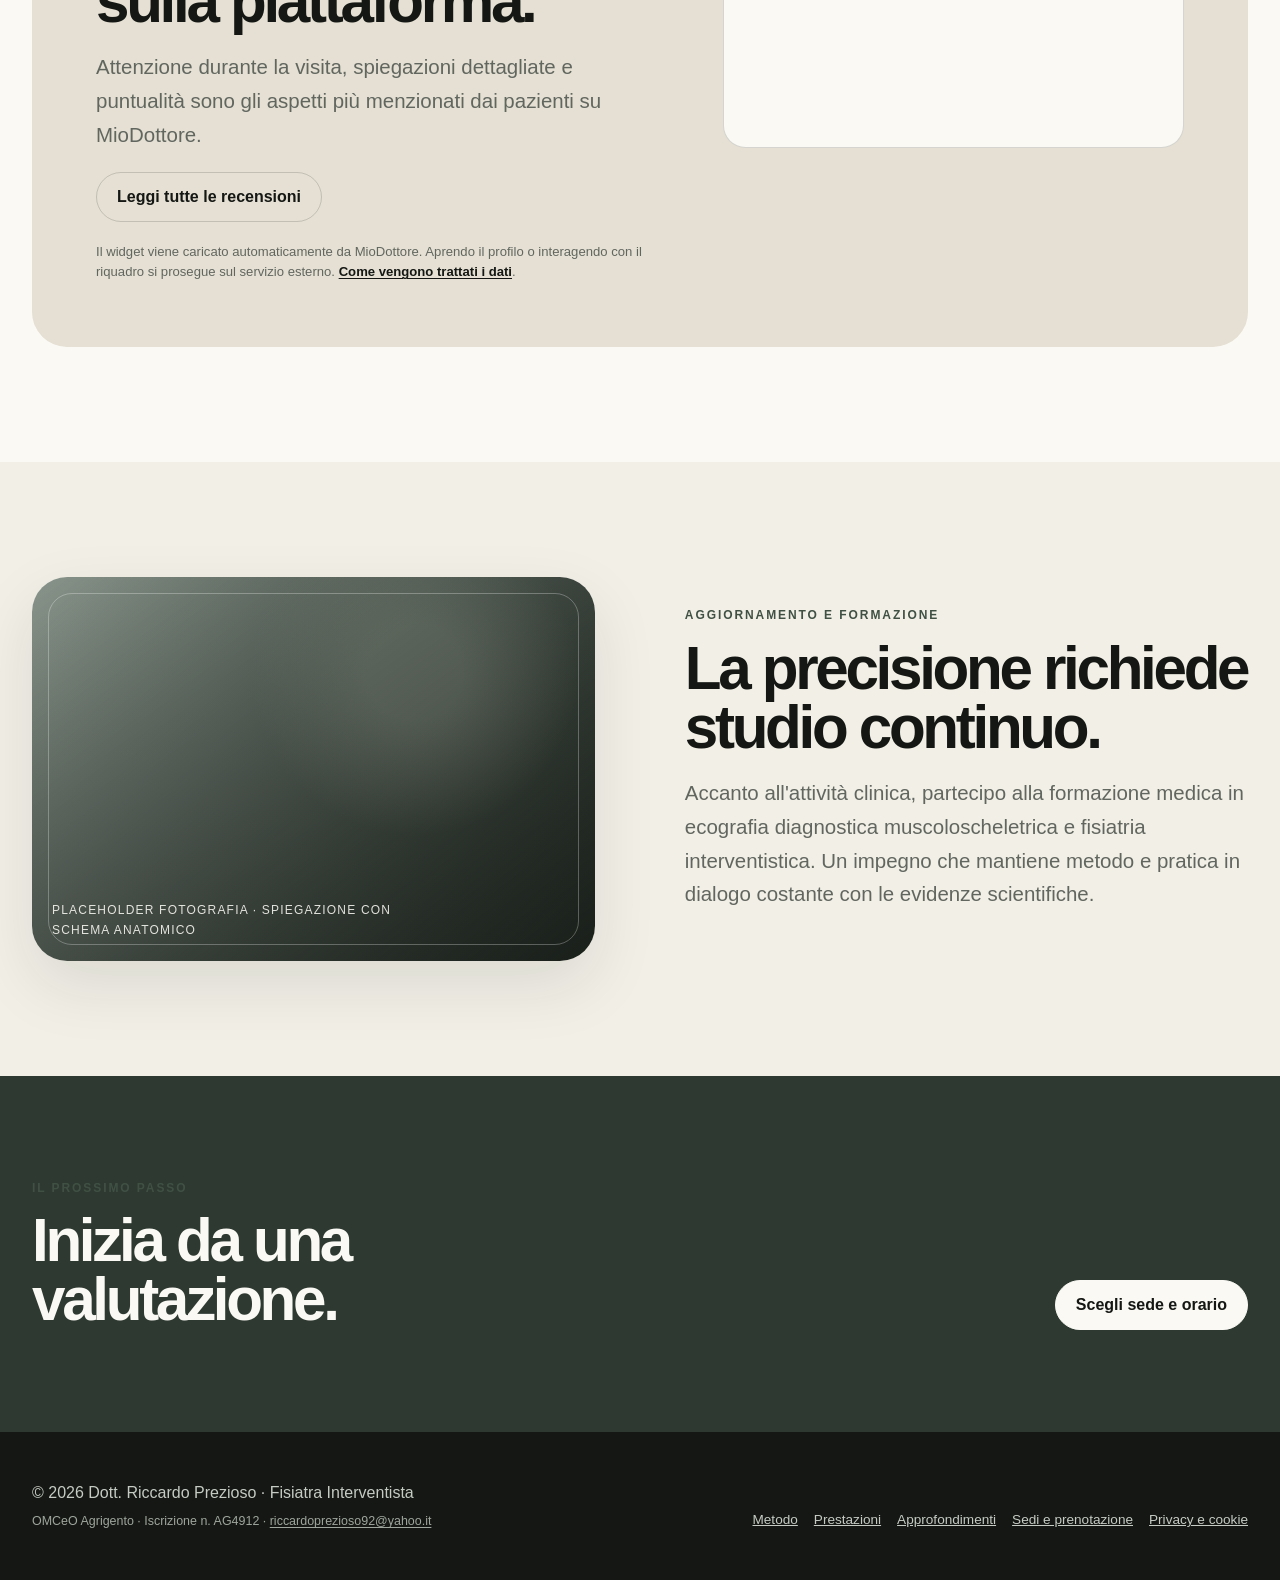
==== commit eb461c3e: "Improve mobile navigation and site details" ====
--- a/site/index.html
+++ b/site/index.html
@@ -3,16 +3,16 @@
   <head>
     <meta charset="utf-8">
     <meta name="viewport" content="width=device-width, initial-scale=1">
-    <meta name="robots" content="noindex, nofollow">
     <meta name="description" content="Sito professionale del Dott. Riccardo Prezioso, Fisiatra Interventista.">
+    <link rel="canonical" href="https://www.riccardoprezioso.it/">
     <title>Dott. Riccardo Prezioso — Fisiatra Interventista</title>
     <link rel="icon" href="favicon.ico" sizes="any">
     <link rel="icon" type="image/png" sizes="32x32" href="assets/images/favicon-32.png">
     <link rel="icon" type="image/png" sizes="192x192" href="assets/images/icon-192.png">
     <link rel="apple-touch-icon" href="assets/images/apple-touch-icon.png">
     <meta name="theme-color" content="#141713">
-    <link rel="stylesheet" href="assets/css/styles.css?v=20261024-3">
-    <script src="assets/js/main.js" defer></script>
+    <link rel="stylesheet" href="assets/css/styles.css?v=20261024-5">
+    <script src="assets/js/main.js?v=20261024-3" defer></script>
   </head>
   <body>
     <a class="skip-link" href="#contenuto">Vai al contenuto</a>
@@ -26,7 +26,15 @@
             <small>Fisiatra Interventista</small>
           </span>
         </a>
-        <nav class="site-nav" aria-label="Navigazione principale">
+        <div class="header-actions">
+          <a class="button mobile-booking-button" href="sedi.html#prenota">Prenota una visita</a>
+          <button class="menu-toggle" type="button" aria-expanded="false" aria-controls="site-navigation">
+            <span data-menu-toggle-text>Menu</span>
+            <span class="menu-toggle-icon" aria-hidden="true"><span></span><span></span></span>
+          </button>
+        </div>
+        <nav class="site-nav" id="site-navigation" aria-label="Navigazione principale" data-mobile-nav>
+          <a class="nav-home" data-nav-link href="index.html">Home</a>
           <a data-nav-link href="metodo.html">Metodo</a>
           <a data-nav-link href="prestazioni.html">Prestazioni</a>
           <a data-nav-link href="approfondimenti.html">Approfondimenti</a>
@@ -184,7 +192,10 @@
 
     <footer class="site-footer">
       <div class="container footer-grid">
-        <p>© 2026 Dott. Riccardo Prezioso · Fisiatra Interventista</p>
+        <div class="footer-identity">
+          <p>© 2026 Dott. Riccardo Prezioso · Fisiatra Interventista</p>
+          <p class="footer-meta">OMCeO Agrigento · Iscrizione n. AG4912 · <a href="mailto:riccardoprezioso92@yahoo.it">riccardoprezioso92@yahoo.it</a></p>
+        </div>
         <nav class="footer-links" aria-label="Link nel piè di pagina">
           <a href="metodo.html">Metodo</a>
           <a href="prestazioni.html">Prestazioni</a>
--- a/site/assets/css/styles.css
+++ b/site/assets/css/styles.css
@@ -148,6 +148,12 @@
   gap: clamp(0.8rem, 2vw, 1.7rem);
 }
 
+.nav-home,
+.header-actions,
+.menu-toggle {
+  display: none;
+}
+
 .site-nav a {
   color: var(--muted);
   font-size: 0.89rem;
@@ -200,6 +206,73 @@
   font-size: 0.83rem;
 }
 
+.header-actions {
+  align-items: center;
+  gap: 0.5rem;
+  margin-left: auto;
+}
+
+.mobile-booking-button {
+  min-height: 2.65rem;
+  padding: 0.7rem 1rem;
+  font-size: 0.8rem;
+  white-space: nowrap;
+}
+
+.menu-toggle {
+  min-height: 2.65rem;
+  align-items: center;
+  justify-content: center;
+  gap: 0.55rem;
+  padding: 0.65rem 0.85rem;
+  color: var(--ink);
+  background: transparent;
+  border: 1px solid var(--line);
+  border-radius: 999px;
+  font: inherit;
+  font-size: 0.8rem;
+  font-weight: 650;
+  cursor: pointer;
+}
+
+.menu-toggle:hover {
+  border-color: var(--olive);
+}
+
+.menu-toggle-icon {
+  position: relative;
+  display: block;
+  width: 1rem;
+  height: 0.75rem;
+}
+
+.menu-toggle-icon span {
+  position: absolute;
+  left: 0;
+  width: 100%;
+  height: 1.5px;
+  background: currentColor;
+  transition: top 180ms ease, transform 180ms ease;
+}
+
+.menu-toggle-icon span:first-child {
+  top: 0.16rem;
+}
+
+.menu-toggle-icon span:last-child {
+  top: 0.55rem;
+}
+
+.menu-toggle[aria-expanded="true"] .menu-toggle-icon span:first-child {
+  top: 0.36rem;
+  transform: rotate(45deg);
+}
+
+.menu-toggle[aria-expanded="true"] .menu-toggle-icon span:last-child {
+  top: 0.36rem;
+  transform: rotate(-45deg);
+}
+
 .eyebrow {
   margin: 0 0 0.85rem;
   color: var(--olive);
@@ -1151,6 +1224,65 @@
   text-underline-offset: 0.2em;
 }
 
+.error-body {
+  display: flex;
+  min-height: 100vh;
+  min-height: 100svh;
+  flex-direction: column;
+}
+
+.error-main {
+  display: grid;
+  flex: 1;
+}
+
+.error-page {
+  position: relative;
+  display: grid;
+  overflow: hidden;
+  align-items: center;
+  padding: clamp(4rem, 9vw, 8rem) 0;
+}
+
+.error-page::after {
+  position: absolute;
+  right: -10rem;
+  bottom: -18rem;
+  width: 42rem;
+  aspect-ratio: 1;
+  background: radial-gradient(circle, rgba(174, 185, 170, 0.32), transparent 68%);
+  content: "";
+  pointer-events: none;
+}
+
+.error-grid {
+  position: relative;
+  z-index: 1;
+  display: grid;
+  grid-template-columns: minmax(12rem, 0.7fr) minmax(0, 1.3fr);
+  gap: clamp(2rem, 8vw, 8rem);
+  align-items: center;
+}
+
+.error-code {
+  margin: 0;
+  color: var(--paper-deep);
+  font-family: var(--display);
+  font-size: clamp(8rem, 20vw, 17rem);
+  font-weight: 650;
+  line-height: 0.72;
+  letter-spacing: -0.09em;
+  user-select: none;
+}
+
+.error-copy h1 {
+  max-width: 10ch;
+}
+
+.error-copy .lead {
+  max-width: 35rem;
+}
+
 .site-footer {
   padding: 3rem 0;
   background: var(--ink);
@@ -1192,6 +1324,27 @@
   margin-bottom: 0;
 }
 
+.footer-identity {
+  display: grid;
+  gap: 0.35rem;
+}
+
+.footer-meta {
+  color: #9fa69d;
+  font-size: 0.78rem;
+  line-height: 1.55;
+}
+
+.footer-meta a {
+  color: inherit;
+  overflow-wrap: anywhere;
+  text-underline-offset: 0.18em;
+}
+
+.footer-meta a:hover {
+  color: var(--surface);
+}
+
 .footer-links {
   display: flex;
   flex-wrap: wrap;
@@ -1205,15 +1358,69 @@
 
 @media (max-width: 900px) {
   .header-inner {
-    align-items: flex-start;
+    align-items: center;
   }
 
   .site-nav {
-    flex-wrap: wrap;
+    position: absolute;
+    top: 100%;
+    right: 0;
+    left: 0;
+    display: grid;
+    gap: 0;
+    align-items: stretch;
+    justify-content: stretch;
+    padding: 0.75rem max(1rem, calc((100vw - var(--content)) / 2));
+    background: var(--paper);
+    border-bottom: 1px solid var(--line);
+    box-shadow: 0 1.25rem 2.5rem rgba(20, 23, 19, 0.1);
+    backdrop-filter: blur(18px);
   }
 
   .site-nav a:not(.button) {
+    display: flex;
+    min-height: 3.15rem;
+    align-items: center;
+    padding: 0.75rem 0.25rem;
+    color: var(--ink);
+    font-size: 1rem;
+    border-bottom: 1px solid var(--line);
+  }
+
+  .site-nav a:not(.button):last-of-type {
+    border-bottom: 0;
+  }
+
+  .site-nav .nav-home {
+    display: flex;
+  }
+
+  .site-nav .button {
     display: none;
+  }
+
+  .header-actions {
+    display: flex;
+  }
+
+  .js .menu-toggle {
+    display: inline-flex;
+  }
+
+  .js .site-nav {
+    visibility: hidden;
+    opacity: 0;
+    pointer-events: none;
+    transform: translateY(-0.75rem);
+    transition: visibility 0s linear 200ms, opacity 180ms ease, transform 200ms ease;
+  }
+
+  .js .site-nav.is-open {
+    visibility: visible;
+    opacity: 1;
+    pointer-events: auto;
+    transform: translateY(0);
+    transition-delay: 0s;
   }
 
   .hero-grid,
@@ -1267,6 +1474,15 @@
     grid-template-columns: 1fr;
   }
 
+  .error-grid {
+    grid-template-columns: 1fr;
+    gap: 2.5rem;
+  }
+
+  .error-code {
+    font-size: clamp(7rem, 28vw, 12rem);
+  }
+
   .privacy-summary {
     position: static;
   }
@@ -1301,12 +1517,26 @@
     display: none;
   }
 
+  .brand-mark {
+    width: 2.85rem;
+    height: 2.85rem;
+    flex-basis: 2.85rem;
+  }
+
+  .mobile-booking-button {
+    min-height: 2.5rem;
+    padding-inline: 0.82rem;
+    font-size: 0.73rem;
+  }
+
+  .menu-toggle {
+    min-height: 2.5rem;
+    padding-inline: 0.72rem;
+    font-size: 0.75rem;
+  }
+
   .site-nav {
-    gap: 0.5rem;
-  }
-
-  .site-nav .button {
-    padding-inline: 0.9rem;
+    padding-inline: 0.625rem;
   }
 
   .card-grid,
@@ -1334,20 +1564,76 @@
   }
 
   .hero-actions .button,
-  .cta-inner .button {
+  .cta-inner .button,
+  .error-copy .button {
     width: 100%;
   }
 
-  h1 {
-    font-size: clamp(2.85rem, 14vw, 4.3rem);
+  h1,
+  .page-hero h1 {
+    font-size: clamp(2.45rem, 12vw, 3.75rem);
   }
 
   h2 {
-    font-size: clamp(2.2rem, 11vw, 3.4rem);
+    font-size: clamp(2rem, 9.5vw, 3rem);
   }
 
   .hero {
-    padding-top: 2.5rem;
+    padding-top: 2rem;
+  }
+
+  .page-hero {
+    padding: 3.25rem 0 2.75rem;
+  }
+
+  .section {
+    padding: 3.75rem 0;
+  }
+
+  .card {
+    min-height: 14.5rem;
+    padding: 1.25rem;
+  }
+
+  .service-list {
+    gap: 0.75rem;
+  }
+
+  .service-detail {
+    gap: 1.15rem;
+    padding: 1.25rem;
+    border-radius: 1.15rem;
+    scroll-margin-top: 5.5rem;
+  }
+
+  .service-detail h2 {
+    margin-bottom: 0.8rem;
+    font-size: clamp(1.8rem, 8.6vw, 2.35rem);
+  }
+
+  .service-photo {
+    min-height: 9.5rem;
+    margin-top: 1rem;
+  }
+
+  .service-copy .lead {
+    margin-bottom: 0.9rem;
+    font-size: 1rem;
+    line-height: 1.55;
+  }
+
+  .service-copy > p:not(.lead),
+  .service-copy li {
+    font-size: 0.96rem;
+    line-height: 1.62;
+  }
+
+  .service-detail ul {
+    margin-bottom: 0.75rem;
+  }
+
+  .article-link {
+    margin-top: 0.75rem;
   }
 
   .trust-strip {
